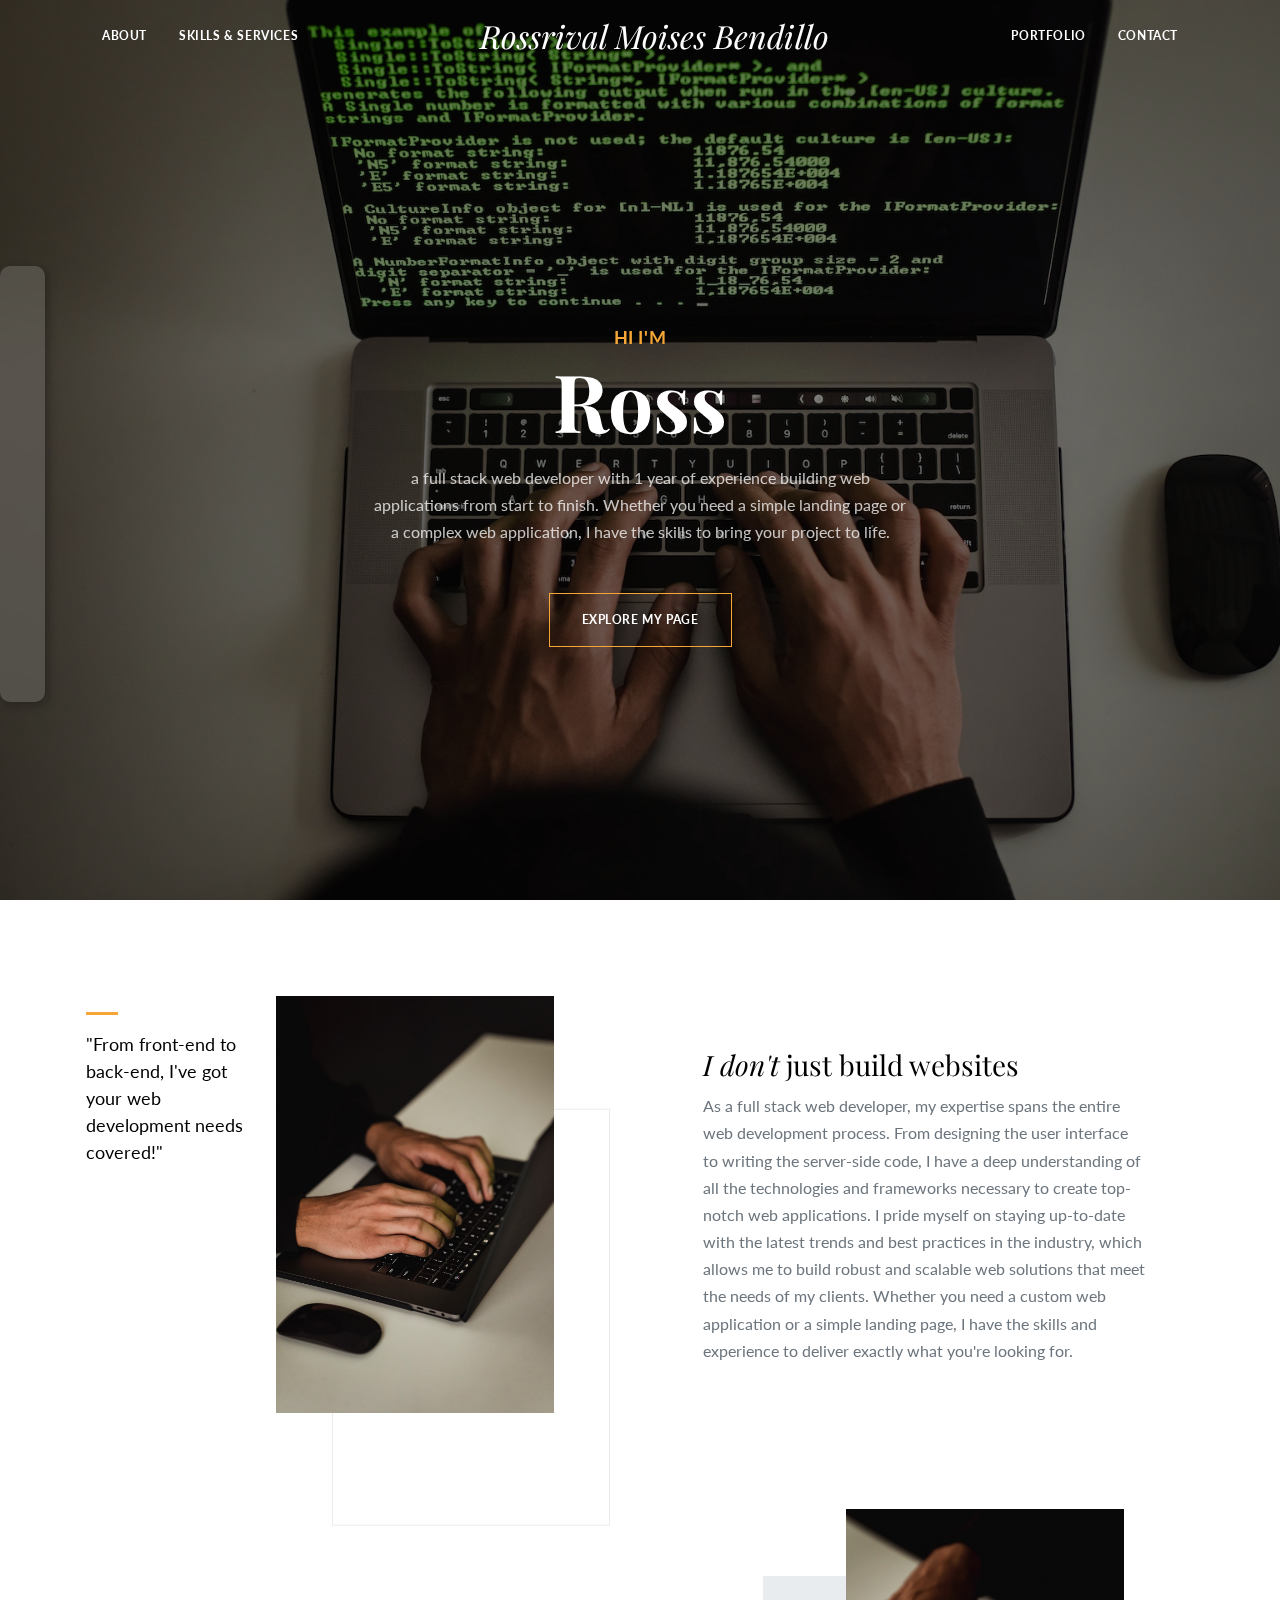
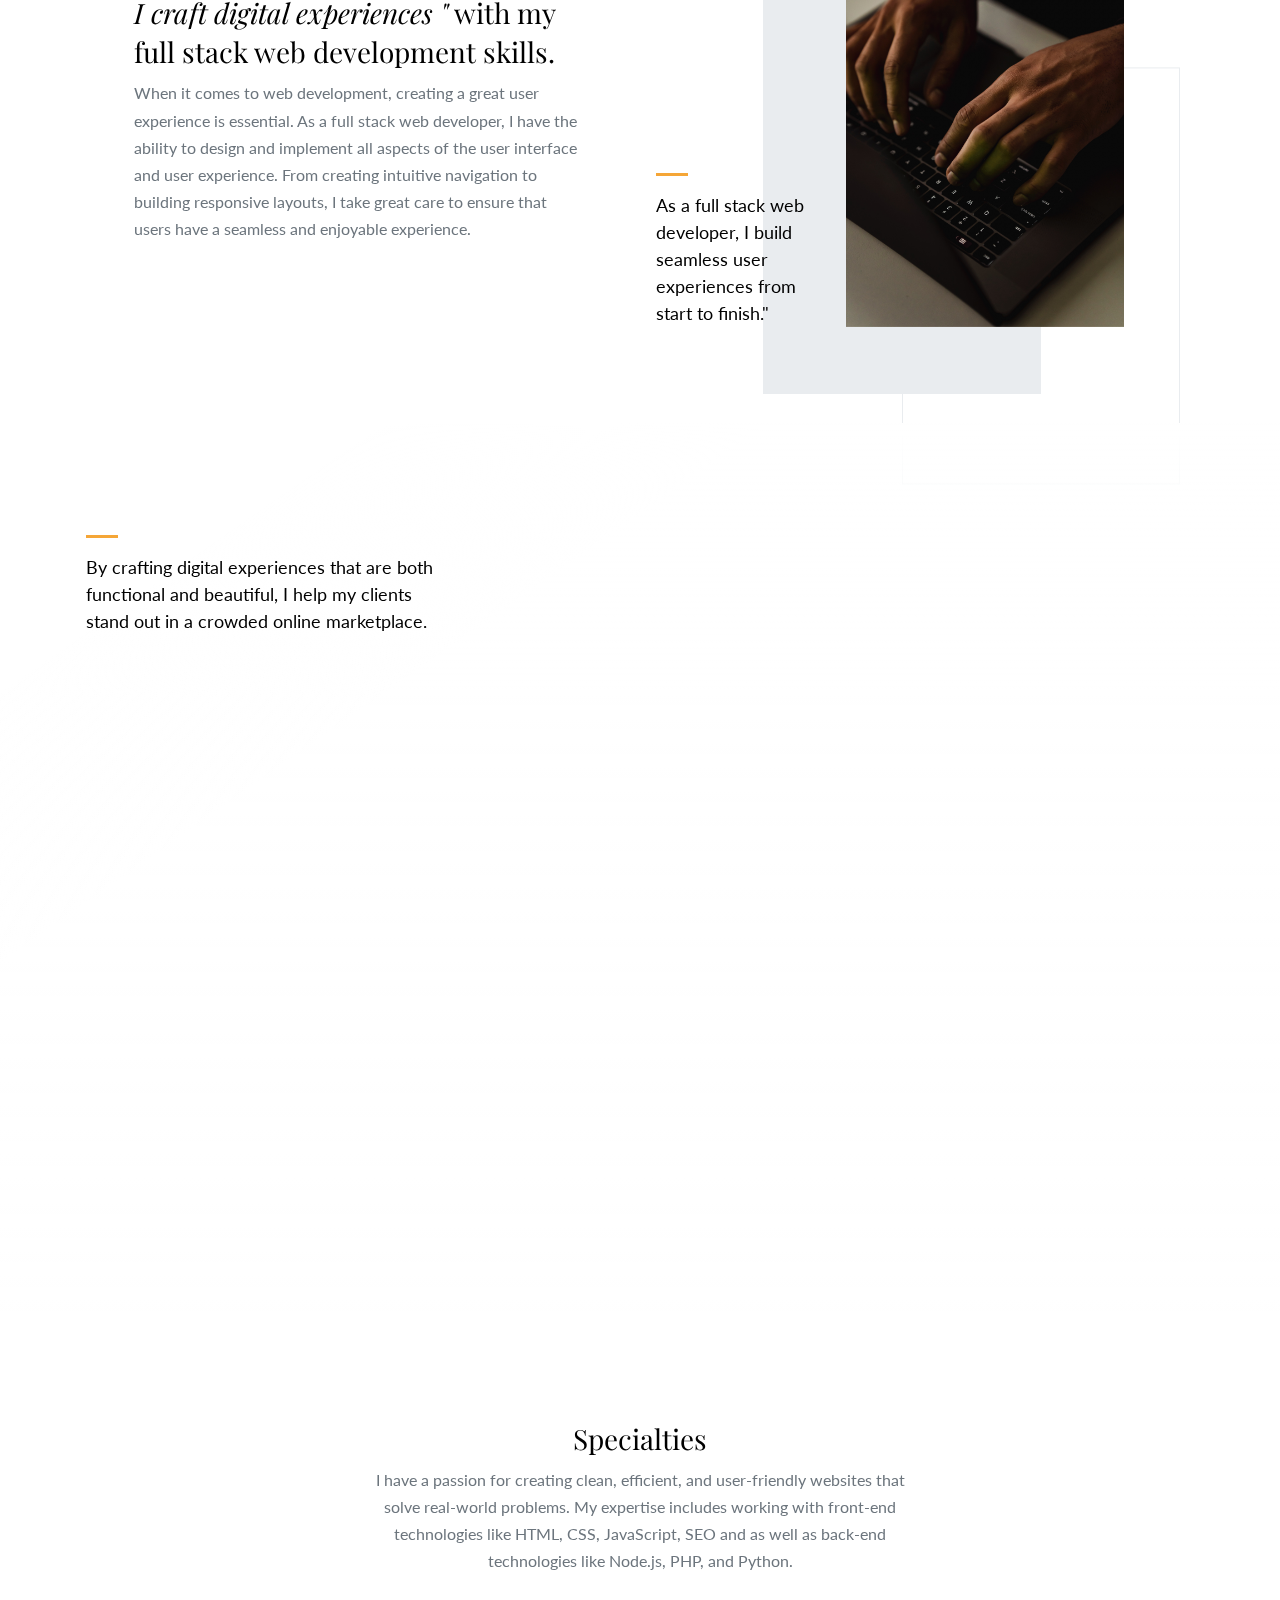
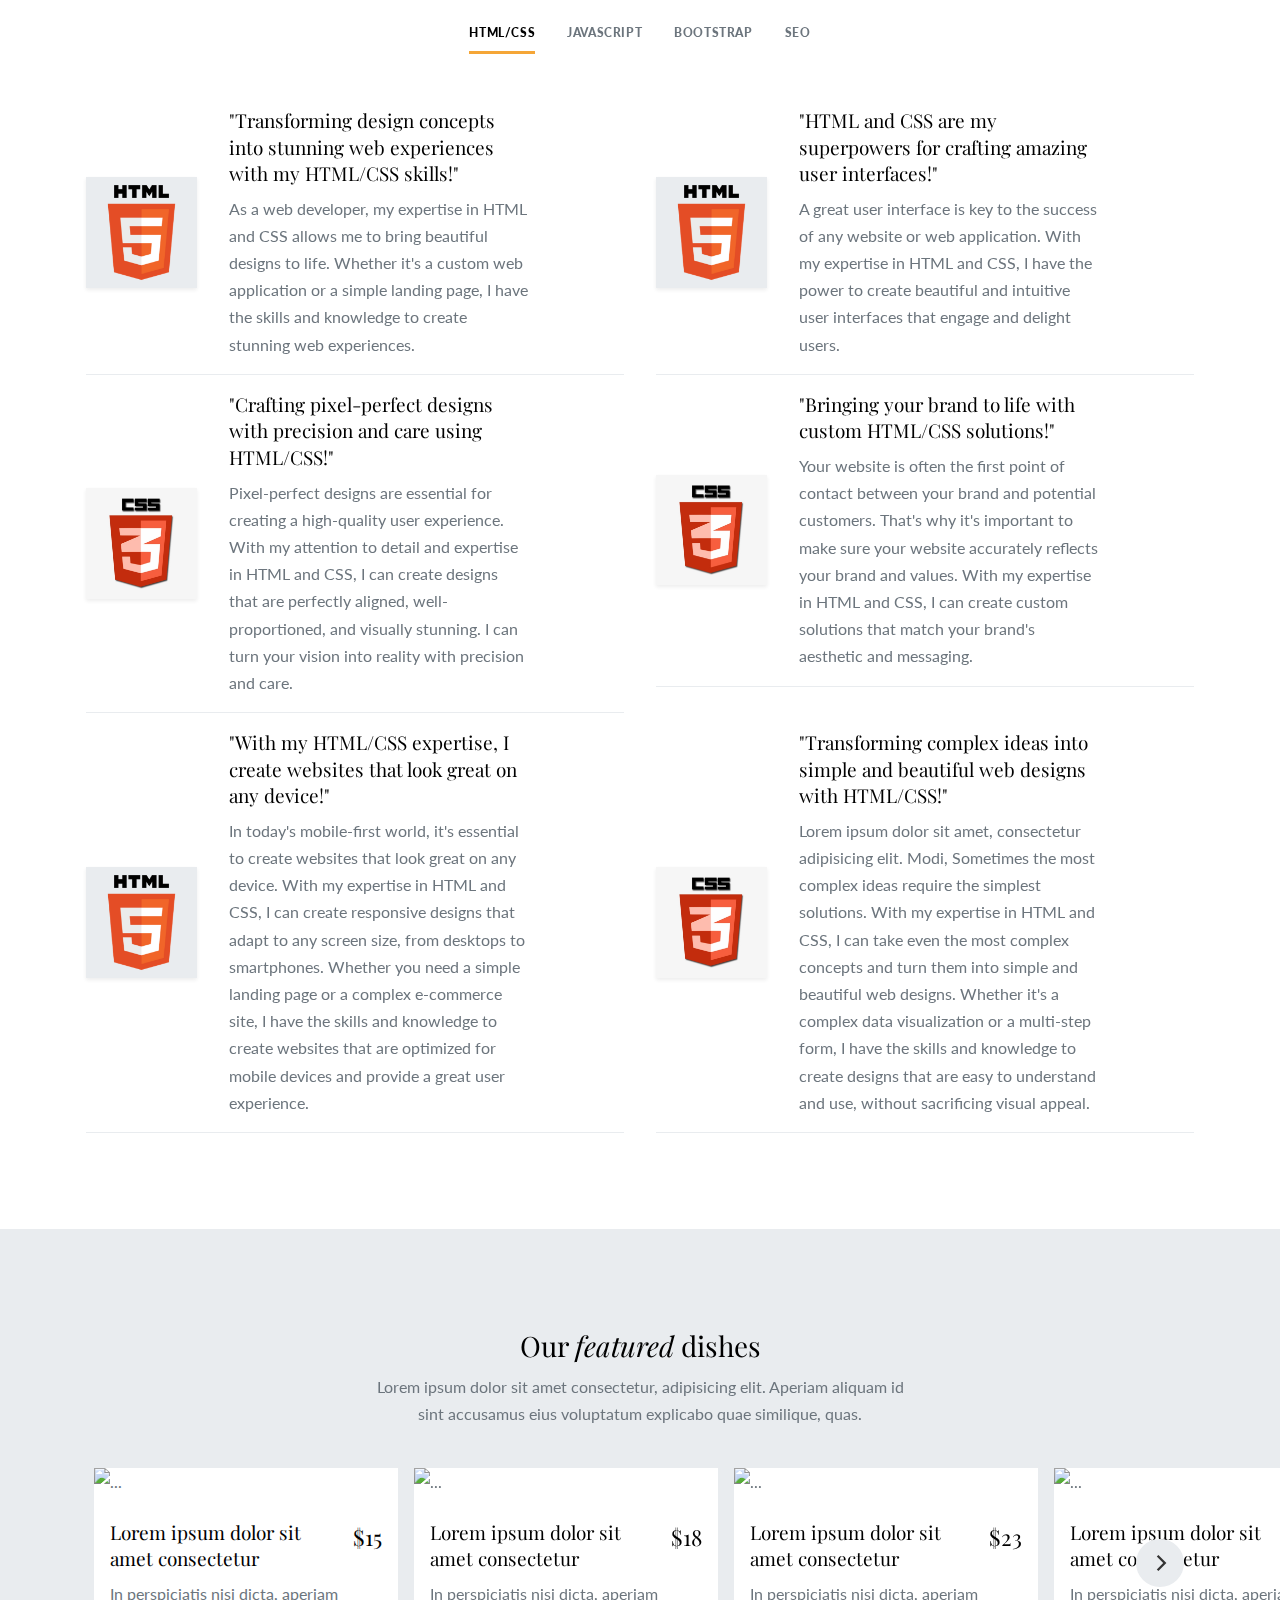
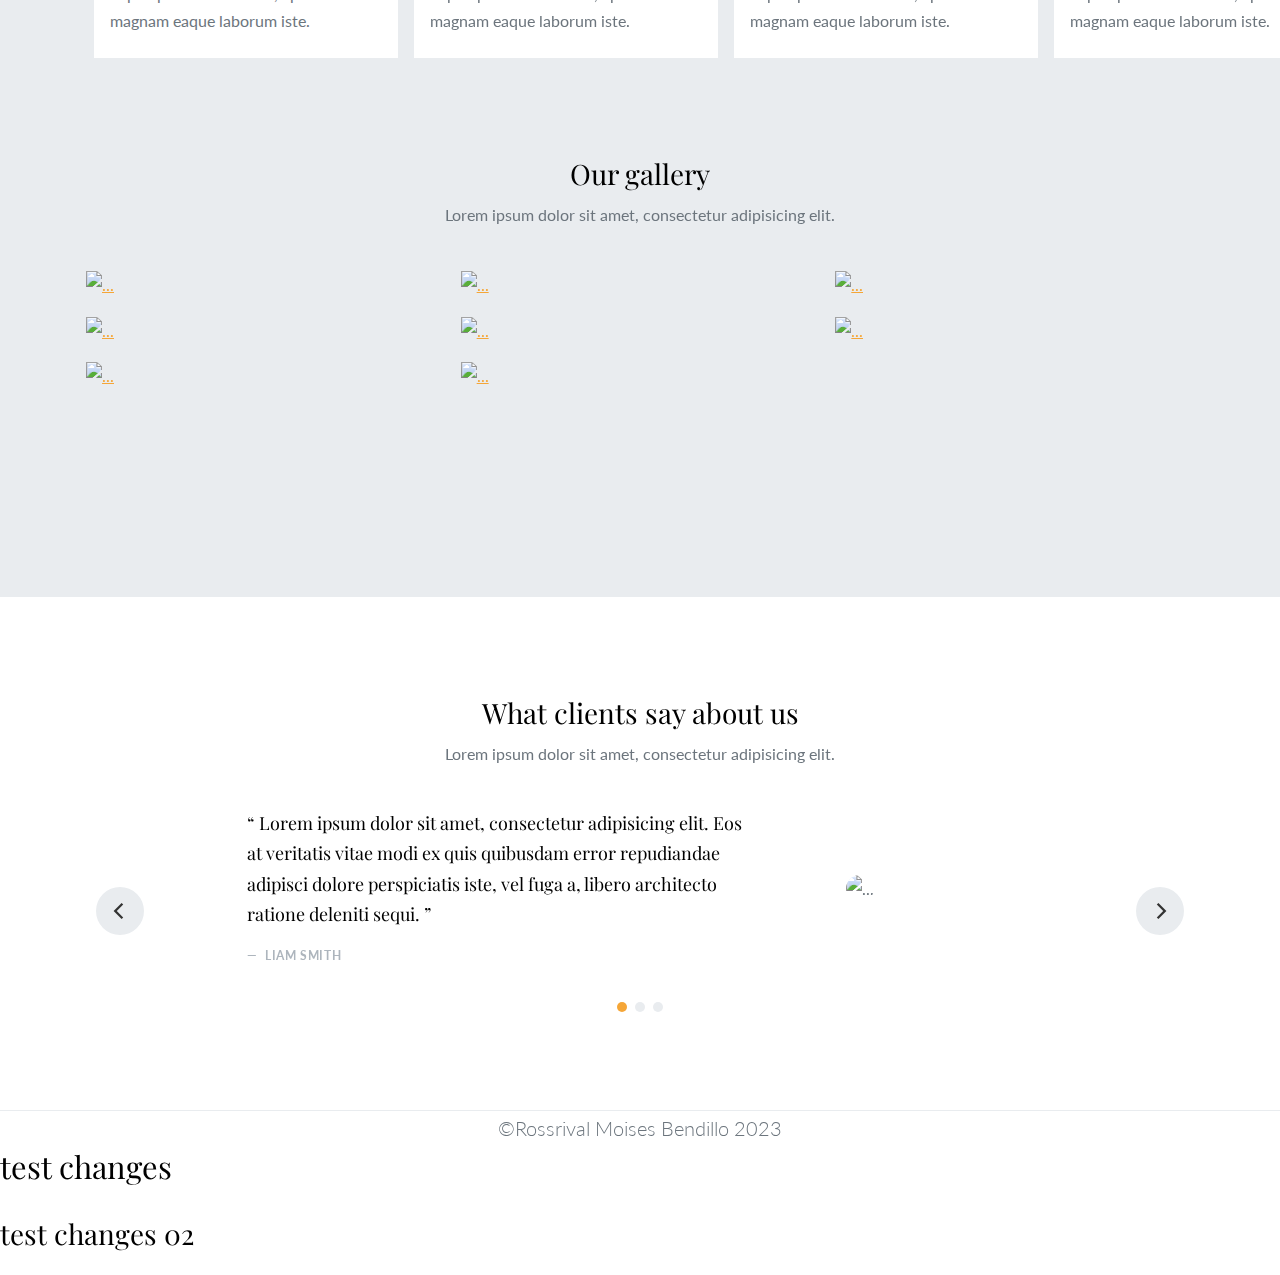
==== index.html @ 1203932c "added test" ====
<!doctype html>
<html lang="en">

<head>
  <meta charset="utf-8" />
  <meta name="viewport" content="width=device-width, initial-scale=1" />

  <!-- Favicon -->
  <link rel="apple-touch-icon" sizes="180x180" href="./assets/favicon/apple-touch-icon.png">
  <link rel="icon" type="image/png" sizes="32x32" href="./assets/favicon/favicon-32x32.png">
  <link rel="icon" type="image/png" sizes="16x16" href="./assets/favicon/favicon-16x16.png">
  <link rel="manifest" href="./assets/favicon/manifest.json">
  <link rel="mask-icon" href="./assets/favicon/safari-pinned-tab.svg" color="#5bbad5">
  <link rel="shortcut icon" href="./assets/favicon/favicon.ico">
  <meta name="msapplication-config" content="./assets/favicon/browserconfig.xml">
  <meta name="theme-color" content="#ffffff">

  <!-- Libs CSS -->
  <link rel="stylesheet" href="./assets/css/libs.bundle.css" />

  <!-- Theme CSS -->
  <link rel="stylesheet" href="./assets/css/theme.bundle.css" />

  <!-- Fonts -->
  <link rel="preconnect" href="https://fonts.gstatic.com">
  <link
    href="https://fonts.googleapis.com/css2?family=Lato:ital,wght@0,400;0,700;0,900;1,400;1,700;1,900&family=Playfair+Display:ital,wght@0,400;0,700;1,400;1,700&display=swap"
    rel="stylesheet">

  <!-- Map -->
  <link rel='stylesheet' href='https://api.mapbox.com/mapbox-gl-js/v2.3.1/mapbox-gl.css' />

  <!-- Title -->
  <title>Rossrival Moises Bendillo "Ross"</title>
</head>

<body>

  <!-- NAVBAR -->
  <nav class="navbar navbar-dark navbar-expand-lg navbar-togglable fixed-top">
    <div class="container">

      <!-- Navbar brand (mobile) -->
      <a class="navbar-brand d-lg-none" href="./index.html">Rossrival</a>

      <!-- Navbar toggler -->
      <button class="navbar-toggler" type="button" data-bs-toggle="collapse" data-bs-target="#navbarCollapse"
        aria-controls="navbarCollapse" aria-expanded="false" aria-label="Toggle navigation">
        <span class="navbar-toggler-icon"></span>
      </button>

      <!-- Navbar collapse -->
      <div class="collapse navbar-collapse" id="navbarCollapse">

        <!-- Navbar nav -->
        <ul class="navbar-nav">
          <li class="nav-item">
            <a class="nav-link " href="./about.html">About</a>
          </li>
          <li class="nav-item">
            <a class="nav-link " href="./skills_&services.html">Skills & Services</a>
          </li>
        </ul>

        <!-- Navbar brand -->
        <a class="navbar-brand d-none d-lg-flex mx-lg-auto" href="./index.html">
          Rossrival Moises Bendillo
        </a>

        <!-- Navbar nav -->
        <ul class="navbar-nav">
          <li class="nav-item">
            <a class="nav-link " href="./portfolio.html">Portfolio</a>
          </li>
          <li class="nav-item">
            <a class="nav-link " href="./contact.html">Contact</a>
          </li>
        </ul>

      </div>
    </div>
  </nav>

  <!----------Sticky Navbar left--------------->
  <div class="navbar-left" ">
    <a href=" #Ross" target="_blank"> <i class="fa-solid fa-registered "></i></a>
    <a href="https://github.com/Kashea/" target="_blank"> <i class="fa-brands fa-github"> </i></a>
    <a href="https://www.facebook.com/rbendillo/" target="_blank"> <i class="fa-brands fa-facebook"></i></a>
    <a href="https://www.linkedin.com/in/rossrival-bendillo-96248b77/" target="_blank"> <i class="fa-brands fa-linkedin"
        target="_blank"></i></a>
    <a href="https://codepen.io/Rossrival-Bendillo" target="_blank"> <i class="fa-brands fa-codepen"
        target="_blank"></i></a>

  </div>

  <!-- WELCOME -->
  <header data-jarallax data-speed=".8" style="background-image: url(assets/img/banner.jpg);">
    <div class="d-flex flex-column min-vh-100 bg-black-50 pt-10 pt-md-8 pb-7 pb-md-0">
      <div class="container my-auto">
        <div class="row justify-content-center">
          <div class="col-12 col-md-8 col-lg-6 text-center">

            <!-- Preheading -->
            <h6 class="text-xs text-white-75">
              <span class="text-primary fs-lg">Hi I'm
            </h6>

            <!-- Heading -->
            <h1 class="display-1 text-white mb-4">
              Ross
            </h1>

            <!-- Subheading -->
            <p class="text-center text-white-75 mb-7">
              a full stack web developer with 1 year of experience building web applications from start to finish.
              Whether you need a simple landing page or a complex web application, I have the skills to bring your
              project to life.
            </p>

            <!-- Button -->
            <a class="btn btn-outline-primary text-white text-primary-hover mb-7 mb-md-0" href="#explore">
              Explore my Page
            </a>

          </div>
        </div>
      </div>

    </div>
  </header>

  <!-- DISCOVER -->
  <section class="pt-7 pt-md-9" id="explore">
    <div class="container">
      <div class="row">
        <div class="col-md-2">

          <!-- Divider -->
          <hr class="hr-sm bg-primary">

          <!-- Text -->
          <p class="fs-lg lh-lg text-black mb-5 mb-md-0">
            "From front-end to back-end, I've got your web development needs covered!"
          </p>

        </div>
        <div class="col-md-4">

          <!-- Media -->
          <div class="media-decoration media-decoration-1 mb-5 mb-md-0">

            <!-- Border -->
            <div class="media-decoration-border" data-jarallax-element="-40"></div>

            <!-- Image -->
            <img class="media-decoration-img img-fluid" src="assets/img/hero1.jpg" alt="...">

          </div>

        </div>
        <div class="col-md-5 align-self-center mx-auto">

          <!-- Heading -->
          <h2 class="mb-2">
            <em>I don't </em> just build websites
          </h2>

          <!-- Text -->
          <p class="mb-0">
            As a full stack web developer, my expertise spans the entire web development process. From designing the
            user interface to writing the server-side code, I have a deep understanding of all the technologies and
            frameworks necessary to create top-notch web applications. I pride myself on staying up-to-date with the
            latest trends and best practices in the industry, which allows me to build robust and scalable web solutions
            that meet the needs of my clients. Whether you need a custom web application or a simple landing page, I
            have the skills and experience to deliver exactly what you're looking for.
          </p>

        </div>
      </div>
    </div>
  </section>

  <!-- DISCOVER -->
  <section class="py-7 py-md-9">
    <div class="container">
      <div class="row">
        <div class="col-md-2 order-md-2 align-self-end">

          <!-- Divider -->
          <hr class="hr-sm bg-primary">

          <!-- Text -->
          <p class="fs-lg lh-lg text-black mb-5 mb-md-0">
            As a full stack web developer, I build seamless user experiences from start to finish."
          </p>

        </div>
        <div class="col-md-4 order-md-3">

          <!-- Media -->
          <div class="media-decoration media-decoration-1 mb-5 mb-md-0">

            <!-- Solid -->
            <div class="media-decoration-solid" data-jarallax-element="-40"></div>

            <!-- Border -->
            <div class="media-decoration-border" data-jarallax-element="-40"></div>

            <!-- Image -->
            <img class="media-decoration-img img-fluid" src="assets/img/hero2.jpg" alt="...">

          </div>

        </div>
        <div class="col-md-5 order-md-1 align-self-center mx-auto">

          <!-- Heading -->
          <h2 class="mb-2">
            <em>I craft digital experiences "</em> with my full stack web development skills.
          </h2>

          <!-- Text -->
          <p class="mb-0">
            When it comes to web development, creating a great user experience is essential. As a full stack web
            developer, I have the ability to design and implement all aspects of the user interface and user experience.
            From creating intuitive navigation to building responsive layouts, I take great care to ensure that users
            have a seamless and enjoyable experience.
          </p>

        </div>
      </div>
    </div>
  </section>

  <!-- ABOUT -->
  <section data-jarallax data-speed=".8" style="background-image: url(assets/img/banner2.jpg);">
    <div class="min-vh-100 py-7 py-md-9 bg-gradient-bottom-end-white">
      <div class="container">
        <div class="row">
          <div class="col-12 col-md-6 col-lg-4">

            <!-- Divider -->
            <hr class="hr-sm bg-primary">

            <!-- Text -->
            <p class="fs-lg lh-lg text-black mb-0">
              By crafting digital experiences that are both functional and beautiful, I help my clients stand out in a
              crowded online marketplace.

            </p>

          </div>
        </div>
      </div>
    </div>
  </section>

  <!-- MENU -->
  <section class="py-7 py-md-9 border-bottom">
    <div class="container">
      <div class="row justify-content-center">
        <div class="col-12 col-md-8 col-lg-6 text-center">

          <!-- Heading -->
          <h2 class="mb-2">
            Specialties
          </h2>

          <!-- Subheading -->
          <p class="mb-6">
            I have a passion for creating clean, efficient, and user-friendly websites that solve real-world problems.
            My expertise includes working with front-end technologies like HTML, CSS, JavaScript, SEO and as well as
            back-end technologies like Node.js, PHP, and Python.

          </p>

        </div>
      </div>
      <div class="row">
        <div class="col">

          <!-- Navigation -->
          <div class="nav justify-content-center mb-6" id="menuTabs" role="tablist">
            <a class="nav-link active" id="mainsTab" data-bs-toggle="tab" href="#mains" role="tab" aria-controls="mains"
              aria-selected="true">
              HTML/CSS
            </a>
            <a class="nav-link" id="lunchTab" data-bs-toggle="tab" href="#lunch" role="tab" aria-controls="lunch">
              JAVASCRIPT
            </a>
            <a class="nav-link" id="dinnerTab" data-bs-toggle="tab" href="#dinner" role="tab" aria-controls="dinner">
              BOOTSTRAP
            </a>
            <a class="nav-link" id="drinksTab" data-bs-toggle="tab" href="#drinks" role="tab" aria-controls="drinks">
              SEO
            </a>
          </div>

        </div>
      </div>
      <div class="row">
        <div class="col-12">

          <!-- Content -->
          <div class="tab-content" id="menuContent">
            <div class="tab-pane fade show active" id="mains" role="tabpanel" aria-labelledby="mainsTab">
              <div class="row">
                <div class="col-12 col-md-6">
                  <div class="py-3 border-bottom ">
                    <div class="row">
                      <div class="col-3 align-self-center">

                        <!-- Image -->
                        <div class="ratio ratio-1x1">
                          <img class="object-fit-cover shadow-sm bg-light" src="assets/img/html.png" alt="html-logo">
                        </div>

                      </div>
                      <div class="col-7">

                        <!-- Heading -->
                        <h5 class="mb-2">"Transforming design concepts into stunning web experiences with my HTML/CSS
                          skills!"</h5>

                        <!-- Text -->
                        <p class="mb-0">
                          As a web developer, my expertise in HTML and CSS allows me to bring beautiful designs to life.
                          Whether it's a custom web application or a simple landing page, I have the skills and
                          knowledge to create stunning web experiences.
                        </p>

                      </div>
                      <div class="col-2">

                      </div>
                    </div>
                  </div>
                </div>
                <div class="col-12 col-md-6">
                  <div class="py-3 border-bottom">
                    <div class="row">
                      <div class="col-3 align-self-center">

                        <!-- Image -->
                        <div class="ratio ratio-1x1">
                          <img class="object-fit-cover shadow-sm bg-light" src="assets/img/html.png" alt="html-logo">
                        </div>

                      </div>
                      <div class="col-7">

                        <!-- Heading -->
                        <h5 class="mb-2">"HTML and CSS are my superpowers for crafting amazing user interfaces!"</h5>

                        <!-- Text -->
                        <p class="mb-0">
                          A great user interface is key to the success of any website or web application. With my
                          expertise in HTML and CSS, I have the power to create beautiful and intuitive user interfaces
                          that engage and delight users.
                        </p>

                      </div>
                      <div class="col-2">

                      </div>
                    </div>
                  </div>
                </div>
                <div class="col-12 col-md-6">
                  <div class="py-3 border-bottom">
                    <div class="row">
                      <div class="col-3 align-self-center">

                        <!-- Image -->
                        <div class="ratio ratio-1x1">
                          <img class="object-fit-cover shadow-sm bg-light" src="assets/img/css.png" alt="css-logo">
                        </div>

                      </div>
                      <div class="col-7">

                        <!-- Heading -->
                        <h5 class="mb-2">"Crafting pixel-perfect designs with precision and care using HTML/CSS!"</h5>

                        <!-- Text -->
                        <p class="mb-0">
                          Pixel-perfect designs are essential for creating a high-quality user experience. With my
                          attention to detail and expertise in HTML and CSS, I can create designs that are perfectly
                          aligned, well-proportioned, and visually stunning. I can turn your vision into reality with
                          precision and care.
                        </p>

                      </div>
                      <div class="col-2">


                      </div>
                    </div>
                  </div>
                </div>
                <div class="col-12 col-md-6">
                  <div class="py-3 border-bottom">
                    <div class="row">
                      <div class="col-3 align-self-center">

                        <!-- Image -->
                        <div class="ratio ratio-1x1">
                          <img class="object-fit-cover shadow-sm bg-light" src="assets/img/css.png" alt="css-logo">
                        </div>

                      </div>
                      <div class="col-7">

                        <!-- Heading -->
                        <h5 class="mb-2">"Bringing your brand to life with custom HTML/CSS solutions!"</h5>

                        <!-- Text -->
                        <p class="mb-0">
                          Your website is often the first point of contact between your brand and potential customers.
                          That's why it's important to make sure your website accurately reflects your brand and values.
                          With my expertise in HTML and CSS, I can create custom solutions that match your brand's
                          aesthetic and messaging.
                        </p>

                      </div>
                      <div class="col-2">


                      </div>
                    </div>
                  </div>
                </div>
                <div class="col-12 col-md-6">
                  <div class="py-3 border-bottom">
                    <div class="row">
                      <div class="col-3 align-self-center">

                        <!-- Image -->
                        <div class="ratio ratio-1x1">
                          <img class="object-fit-cover shadow-sm bg-light" src="assets/img/html.png" alt="html-logo">
                        </div>

                      </div>
                      <div class="col-7">

                        <!-- Heading -->
                        <h5 class="mb-2">"With my HTML/CSS expertise, I create websites that look great on any device!"
                        </h5>

                        <!-- Text -->
                        <p class="mb-0">
                          In today's mobile-first world, it's essential to create websites that look great on any
                          device. With my expertise in HTML and CSS, I can create responsive designs that adapt to any
                          screen size, from desktops to smartphones. Whether you need a simple landing page or a complex
                          e-commerce site, I have the skills and knowledge to create websites that are optimized for
                          mobile devices and provide a great user experience.
                        </p>

                      </div>
                      <div class="col-2">


                      </div>
                    </div>
                  </div>
                </div>
                <div class="col-12 col-md-6">
                  <div class="py-3 border-bottom">
                    <div class="row">
                      <div class="col-3 align-self-center">

                        <!-- Image -->
                        <div class="ratio ratio-1x1">
                          <img class="object-fit-cover shadow-sm bg-light" src="assets/img/css.png" alt="css-logo">
                        </div>

                      </div>
                      <div class="col-7">

                        <!-- Heading -->
                        <h5 class="mb-2">"Transforming complex ideas into simple and beautiful web designs with
                          HTML/CSS!"</h5>

                        <!-- Text -->
                        <p class="mb-0">
                          Lorem ipsum dolor sit amet, consectetur adipisicing elit. Modi, Sometimes the most complex
                          ideas require the simplest solutions. With my expertise in HTML and CSS, I can take even the
                          most complex concepts and turn them into simple and beautiful web designs. Whether it's a
                          complex data visualization or a multi-step form, I have the skills and knowledge to create
                          designs that are easy to understand and use, without sacrificing visual appeal.
                        </p>

                      </div>
                      <div class="col-2">
                      </div>
                    </div>
                  </div>
                </div>
              </div>
            </div>

            <div class="tab-pane fade" id="lunch" role="tabpanel" aria-labelledby="lunchTab">
              <div class="row">
                <div class="col-12 col-md-6">
                  <div class="py-3 border-bottom">
                    <div class="row">
                      <div class="col-3 align-self-center">

                        <!-- Image -->
                        <div class="ratio ratio-1x1">
                          <img class="object-fit-cover shadow-sm" src="assets/img/javascript.png" alt="js-logo">
                        </div>

                      </div>
                      <div class="col-7">

                        <!-- Heading -->
                        <h5 class="mb-2">"From dynamic animations to complex web applications, JavaScript is my secret
                          weapon!"</h5>

                        <!-- Text -->
                        <p class="mb-0">
                          JavaScript is a versatile programming language that allows developers to create dynamic and
                          interactive web experiences. With my expertise in JavaScript, I have the skills and knowledge
                          to build everything from simple animations to complex web applications. Whether you need a
                          custom e-commerce platform or a simple interactive widget, I can leverage the power of
                          JavaScript to create a web experience that meets your needs.
                        </p>

                      </div>
                      <div class="col-2">



                      </div>
                    </div>
                  </div>
                </div>
                <div class="col-12 col-md-6">
                  <div class="py-3 border-bottom">
                    <div class="row">
                      <div class="col-3 align-self-center">

                        <!-- Image -->
                        <div class="ratio ratio-1x1">
                          <img class="object-fit-cover shadow-sm" src="assets/img/javascript.png" alt="js-logo">
                        </div>

                      </div>
                      <div class="col-7">

                        <!-- Heading -->
                        <h5 class="mb-2">"JavaScript is my language of choice for creating fast, responsive, and
                          scalable web applications!"</h5>

                        <!-- Text -->
                        <p class="mb-0">
                          Web applications that are slow, unresponsive, or unstable can negatively impact user
                          experience and harm your business. That's why I choose JavaScript as my language of choice for
                          creating fast, responsive, and scalable web applications. With my expertise in JavaScript, I
                          can create web applications that are optimized for performance, can handle large amounts of
                          data.
                        </p>

                      </div>
                      <div class="col-2">

                      </div>
                    </div>
                  </div>
                </div>
                <div class="col-12 col-md-6">
                  <div class="py-3 border-bottom">
                    <div class="row">
                      <div class="col-3 align-self-center">

                        <!-- Image -->
                        <div class="ratio ratio-1x1">
                          <img class="object-fit-cover shadow-sm" src="assets/img/javascript.png" alt="js-logo">
                        </div>

                      </div>
                      <div class="col-7">

                        <!-- Heading -->
                        <h5 class="mb-2">"Creating beautiful and dynamic user interfaces is a breeze with my JavaScript
                          skills!"</h5>

                        <!-- Text -->
                        <p class="mb-0">
                          User interfaces are the cornerstone of any web application, and JavaScript is a powerful tool
                          for creating beautiful and dynamic UIs. With my expertise in JavaScript, I can create custom
                          user interfaces that are both visually stunning and easy to use. Whether you need a simple
                          form or a complex dashboard, I have the skills and knowledge to create a UI that meets your
                          needs.
                        </p>

                      </div>
                      <div class="col-2">

                      </div>
                    </div>
                  </div>
                </div>
                <div class="col-12 col-md-6">
                  <div class="py-3 border-bottom">
                    <div class="row">
                      <div class="col-3 align-self-center">

                        <!-- Image -->
                        <div class="ratio ratio-1x1">
                          <img class="object-fit-cover shadow-sm" src="assets/img/javascript.png" alt="js-logo">
                        </div>

                      </div>
                      <div class="col-7">

                        <!-- Heading -->
                        <h5 class="mb-2">"JavaScript is my secret ingredient for creating engaging and interactive web
                          experiences!"</h5>

                        <!-- Text -->
                        <p class="mb-0">
                          In today's digital landscape, engaging and interactive web experiences are key to capturing
                          and retaining user attention. With my expertise in JavaScript, I can create web experiences
                          that are both engaging and interactive. From custom animations and visual effects to
                          interactive maps and data visualizations, I have the skills and knowledge to create web
                          experiences that keep users coming back.
                        </p>

                      </div>
                      <div class="col-2">

                      </div>
                    </div>
                  </div>
                </div>
                <div class="col-12 col-md-6">
                  <div class="py-3 border-bottom">
                    <div class="row">
                      <div class="col-3 align-self-center">

                        <!-- Image -->
                        <div class="ratio ratio-1x1">
                          <img class="object-fit-cover shadow-sm" src="assets/img/javascript.png" alt="js-logo">
                        </div>

                      </div>
                      <div class="col-7">

                        <!-- Heading -->
                        <h5 class="mb-2">"JavaScript allows me to create powerful and dynamic web applications that
                          solve complex business problems!"</h5>

                        <!-- Text -->
                        <p class="mb-0">
                          As a web developer, my expertise in JavaScript allows me to create powerful and dynamic web
                          applications that can solve complex business problems. Whether you need a custom CRM or a
                          project management platform, I can leverage the power of JavaScript to create web applications
                          that meet your unique business needs.
                        </p>

                      </div>
                      <div class="col-2">


                      </div>
                    </div>
                  </div>
                </div>
                <div class="col-12 col-md-6">
                  <div class="py-3 border-bottom">
                    <div class="row">
                      <div class="col-3 align-self-center">

                        <!-- Image -->
                        <div class="ratio ratio-1x1">
                          <img class="object-fit-cover shadow-sm" src="assets/img/javascript.png" alt="js-logo">
                        </div>

                      </div>
                      <div class="col-7">

                        <!-- Heading -->
                        <h5 class="mb-2">"JavaScript is my go-to language for building scalable and reliable web
                          applications that meet the demands of modern businesses!"</h5>

                        <!-- Text -->
                        <p class="mb-0">
                          In today's fast-paced business environment, it's essential to create web applications that are
                          scalable, reliable, and easy to maintain. With my expertise in JavaScript, I can create web
                          applications that are optimized for performance, can handle high volumes of traffic, and are
                          designed to be easily maintained and updated.
                          that meets your needs.
                        </p>

                      </div>
                      <div class="col-2">


                      </div>
                    </div>
                  </div>
                </div>
              </div>
            </div>
            <div class="tab-pane fade" id="dinner" role="tabpanel" aria-labelledby="dinnerTab">
              <div class="row">
                <div class="col-12 col-md-6">
                  <div class="py-3 border-bottom">
                    <div class="row">
                      <div class="col-3 align-self-center">

                        <!-- Image -->
                        <div class="ratio ratio-1x1">
                          <img class="object-fit-cover shadow-sm" src="assets/img/bootstrap.png" alt="bs-logo">
                        </div>

                      </div>
                      <div class="col-7">

                        <!-- Heading -->
                        <h5 class="mb-2">"With my Bootstrap skills, I can create beautiful and responsive web designs
                          that look great on any device!"</h5>

                        <!-- Text -->
                        <p class="mb-0">
                          Bootstrap is a popular front-end framework that allows developers to create beautiful and
                          responsive web designs quickly and easily. With my expertise , I can create web
                          designs that look great on any device, from desktops to mobile phones. I can leverage the
                          power of Bootstrap to meet your needs.
                        </p>

                      </div>
                      <div class="col-2">

                      </div>
                    </div>
                  </div>
                </div>
                <div class="col-12 col-md-6">
                  <div class="py-3 border-bottom">
                    <div class="row">
                      <div class="col-3 align-self-center">

                        <!-- Image -->
                        <div class="ratio ratio-1x1">
                          <img class="object-fit-cover shadow-sm" src="assets/img/bootstrap.png" alt="bs-logo">
                        </div>

                      </div>
                      <div class="col-7">

                        <!-- Heading -->
                        <h5 class="mb-2">"Creating custom themes and templates is a breeze with my Bootstrap skills!"
                        </h5>

                        <!-- Text -->
                        <p class="mb-0">
                          Custom themes and templates are an essential part of creating a unique and memorable web
                          design. With my expertise in Bootstrap, I can create custom themes and templates that reflect
                          your brand's personality and style. Whether you need a minimalist design or a bold and
                          colorful layout, I can create a theme or template that meets your needs.
                        </p>

                      </div>
                      <div class="col-2">


                      </div>
                    </div>
                  </div>
                </div>
                <div class="col-12 col-md-6">
                  <div class="py-3 border-bottom">
                    <div class="row">
                      <div class="col-3 align-self-center">

                        <!-- Image -->
                        <div class="ratio ratio-1x1">
                          <img class="object-fit-cover shadow-sm" src="assets/img/bootstrap.png" alt="bs-logo">
                        </div>

                      </div>
                      <div class="col-7">

                        <!-- Heading -->
                        <h5 class="mb-2">"Bootstrap is my secret weapon for creating fast, scalable, and
                          easy-to-maintain web designs!"</h5>

                        <!-- Text -->
                        <p class="mb-0">
                          Creating fast, scalable, and easy-to-maintain web designs is my goal. With my expertise in
                          Bootstrap, I can create web designs that are
                          optimized for performance, can handle high volumes of traffic, and easily be maintained and
                          updated. Whether you need a simple website or a complex web application, I have
                          the skills and knowledge to create a web design for you.
                        </p>

                      </div>
                      <div class="col-2">


                      </div>
                    </div>
                  </div>
                </div>
                <div class="col-12 col-md-6">
                  <div class="py-3 border-bottom">
                    <div class="row">
                      <div class="col-3 align-self-center">

                        <!-- Image -->
                        <div class="ratio ratio-1x1">
                          <img class="object-fit-cover shadow-sm" src="assets/img/bootstrap.png" alt="bs-logo">
                        </div>

                      </div>
                      <div class="col-7">

                        <!-- Heading -->
                        <h5 class="mb-2">"Bootstrap allows me to create consistent and visually appealing web designs
                          that enhance user experience!"</h5>

                        <!-- Text -->
                        <p class="mb-0">
                          Consistency and visual appeal are essential to creating a positive user experience on the web.
                          With my expertise in Bootstrap, I can create web designs that are consistent and visually
                          appealing, which enhances the user experience. From typography and color palettes to spacing
                          and layout, I can create a web design that is visually engaging and easy to use.
                        </p>

                      </div>
                      <div class="col-2">


                      </div>
                    </div>
                  </div>
                </div>
                <div class="col-12 col-md-6">
                  <div class="py-3 border-bottom">
                    <div class="row">
                      <div class="col-3 align-self-center">

                        <!-- Image -->
                        <div class="ratio ratio-1x1">
                          <img class="object-fit-cover shadow-sm" src="assets/img/bootstrap.png" alt="bs-logo">
                        </div>

                      </div>
                      <div class="col-7">

                        <!-- Heading -->
                        <h5 class="mb-2">"Bootstrap is my go-to tool for creating accessible and inclusive web designs
                          that can be enjoyed by everyone!"</h5>

                        <!-- Text -->
                        <p class="mb-0">
                          Creating accessible and inclusive web designs is essential to ensuring that everyone can enjoy
                          and use your website or web application. With my expertise in Bootstrap, I can create web
                          designs that are accessible and inclusive, which ensures that everyone can access and use your
                          web content. From proper use of headings and labels to color contrast and keyboard navigation,
                          I can create a web design that meets accessibility standards and enhances user experience for
                          everyone.
                        </p>

                      </div>
                      <div class="col-2">


                      </div>
                    </div>
                  </div>
                </div>
                <div class="col-12 col-md-6">
                  <div class="py-3 border-bottom">
                    <div class="row">
                      <div class="col-3 align-self-center">

                        <!-- Image -->
                        <div class="ratio ratio-1x1">
                          <img class="object-fit-cover shadow-sm" src="assets/img/bootstrap.png" alt="bs-logo">
                        </div>

                      </div>
                      <div class="col-7">

                        <!-- Heading -->
                        <h5 class="mb-2">"Bootstrap is the key to creating cost-effective and time-efficient web designs
                          that meet your business goals!"</h5>

                        <!-- Text -->
                        <p class="mb-0">
                          Creating cost-effective and time-efficient web designs is essential to meeting your business
                          goals and staying competitive in today's market. With my expertise in Bootstrap, I can create
                          web designs that are cost-effective and time-efficient, which allows you to launch your web
                          content quickly and at a lower cost. Whether you need a simple landing page or a complex web
                          application, I can create a web design that meets your business
                          goals and your budget.
                        </p>

                      </div>
                      <div class="col-2">


                      </div>
                    </div>
                  </div>
                </div>
              </div>
            </div>
            <div class="tab-pane fade" id="drinks" role="tabpanel" aria-labelledby="drinksTab">
              <div class="row">

                <div class="col-12 col-md-6">
                  <div class="py-3 border-bottom">
                    <div class="row">
                      <div class="col-3 align-self-center">

                        <!-- Image -->
                        <div class="ratio ratio-1x1">
                          <img class="object-fit-cover shadow-sm" src="assets/img/seo.png" alt="seo-logo">
                        </div>

                      </div>
                      <div class="col-7">

                        <!-- Heading -->
                        <h5 class="mb-2">"Expert at On-Page Optimization: I can transform your website's structure and
                          content to make it more search engine friendly."</h5>

                        <!-- Text -->
                        <p class="mb-0">
                          As an expert in on-page optimization, I can conduct a comprehensive analysis of your website
                          and make recommendations to improve its structure and content. By optimizing page titles, meta
                          descriptions, and other on-page elements, I can make your website more attractive to search
                          engines and increase your chances of ranking higher in search results.
                        </p>

                      </div>
                      <div class="col-2">


                      </div>
                    </div>
                  </div>
                </div>
                <div class="col-12 col-md-6">
                  <div class="py-3 border-bottom">
                    <div class="row">
                      <div class="col-3 align-self-center">

                        <!-- Image -->
                        <div class="ratio ratio-1x1">
                          <img class="object-fit-cover shadow-sm" src="assets/img/seo.png" alt="seo-logo">
                        </div>

                      </div>
                      <div class="col-7">

                        <!-- Heading -->
                        <h5 class="mb-2">"Skilled in Keyword Research and Analysis: I know how to identify the right
                          keywords to target for maximum impact."</h5>

                        <!-- Text -->
                        <p class="mb-0">
                          My expertise in keyword research and analysis allows me to identify the terms and phrases that
                          your potential customers are using to search for products or services in your industry. By
                          incorporating these keywords into your website content and optimizing your website for those
                          terms, I can improve your search engine rankings and drive more traffic to your site.
                        </p>

                      </div>
                      <div class="col-2">


                      </div>
                    </div>
                  </div>
                </div>
                <div class="col-12 col-md-6">
                  <div class="py-3 border-bottom">
                    <div class="row">
                      <div class="col-3 align-self-center">

                        <!-- Image -->
                        <div class="ratio ratio-1x1">
                          <img class="object-fit-cover shadow-sm" src="assets/img/seo.png" alt="seo-logo">
                        </div>

                      </div>
                      <div class="col-7">

                        <!-- Heading -->
                        <h5 class="mb-2">"Specialist in Local SEO: I can help your business rank higher in local search
                          results, driving more traffic and revenue."</h5>

                        <!-- Text -->
                        <p class="mb-0">
                          As a specialist in local SEO, I can help your business appear at the top of search results for
                          local search terms. By optimizing your website for local search and ensuring consistency
                          across all online directories, I can help you attract more customers in your local area and
                          increase your revenue.
                        </p>

                      </div>
                      <div class="col-2">


                      </div>
                    </div>
                  </div>
                </div>
                <div class="col-12 col-md-6">
                  <div class="py-3 border-bottom">
                    <div class="row">
                      <div class="col-3 align-self-center">

                        <!-- Image -->
                        <div class="ratio ratio-1x1">
                          <img class="object-fit-cover shadow-sm" src="assets/img/seo.png" alt="seo-logo">
                        </div>

                      </div>
                      <div class="col-7">

                        <!-- Heading -->
                        <h5 class="mb-2">"Experienced in Link Building: I can help your website earn high-quality
                          backlinks that improve your search engine rankings."</h5>

                        <!-- Text -->
                        <p class="mb-0">
                          With my experience in link building, I can help your website earn high-quality backlinks from
                          authoritative and relevant sources. By building relationships with other website owners and
                          creating valuable content that earns links, I can improve your website's credibility.
                        </p>

                      </div>
                      <div class="col-2">


                      </div>
                    </div>
                  </div>
                </div>
                <div class="col-12 col-md-6">
                  <div class="py-3 border-bottom">
                    <div class="row">
                      <div class="col-3 align-self-center">

                        <!-- Image -->
                        <div class="ratio ratio-1x1">
                          <img class="object-fit-cover shadow-sm" src="assets/img/seo.png" alt="seo-logo">
                        </div>

                      </div>
                      <div class="col-7">

                        <!-- Heading -->
                        <h5 class="mb-2">"Proficient in Technical SEO: I can identify and fix technical issues that may
                          be holding your website back in search rankings."</h5>

                        <!-- Text -->
                        <p class="mb-0">
                          As a proficient technical SEO expert, I can identify and fix technical issues that may be
                          holding your website back in search rankings. By optimizing your website's page speed, site
                          architecture, and mobile responsiveness, I can improve the user experience and make your
                          website more appealing to both users and search engines.
                        </p>

                      </div>
                      <div class="col-2">

                      </div>
                    </div>
                  </div>
                </div>
                <div class="col-12 col-md-6">
                  <div class="py-3 border-bottom">
                    <div class="row">
                      <div class="col-3 align-self-center">

                        <!-- Image -->
                        <div class="ratio ratio-1x1">
                          <img class="object-fit-cover shadow-sm" src="assets/img/seo.png" alt="seo-logo">
                        </div>

                      </div>
                      <div class="col-7">

                        <!-- Heading -->
                        <h5 class="mb-2">"Data-Driven SEO Strategist: I can use analytics and data to develop a
                          customized SEO strategy that drives results."</h5>

                        <!-- Text -->
                        <p class="mb-0">
                          My data-driven approach to SEO allows me to analyze website traffic, keyword performance, and
                          other metrics to develop a customized SEO strategy that drives results. By continuously
                          monitoring and adjusting your SEO strategy based on data and analytics, I can help your
                          business stay ahead of the competition and achieve long-term success.
                        </p>

                      </div>
                      <div class="col-2">


                      </div>
                    </div>
                  </div>
                </div>
              </div>
            </div>
          </div>

        </div>
      </div>
    </div>
  </section>

  <!-- DISHES -->
  <section class="py-7 py-md-9 overflow-hidden bg-light">

    <div class="container">
      <div class="row justify-content-center">
        <div class="col-12 col-md-8 col-lg-6 text-center">

          <!-- Heading -->
          <h2 class="mb-2">
            Our <em>featured</em> dishes
          </h2>

          <!-- Subheading -->
          <p class="mb-6">
            Lorem ipsum dolor sit amet consectetur, adipisicing elit. Aperiam aliquam id sint accusamus eius voluptatum
            explicabo quae similique, quas.
          </p>

        </div>
      </div>
      <div class="row">
        <div class="col-12">

          <!-- Slider -->
          <div class="flickity-viewport-visible"
            data-flickity='{"cellAlign": "left", "contain": true, "imagesLoaded": true, "pageDots": false}'>
            <div class="w-100 px-2" style="max-width: 320px;">

              <!-- Card -->
              <div class="card border-0">

                <!-- Image -->
                <img class="card-img-top" src="assets/img/26.jpg" alt="..." />

                <!-- Body -->
                <div class="card-body">

                  <!-- Heading -->
                  <div class="row mb-2">
                    <div class="col">
                      <h5 class="mb-0">Lorem ipsum dolor sit amet consectetur</h5>
                    </div>
                    <div class="col-auto">
                      <span class="fs-4 font-serif text-black">$15</span>
                    </div>
                  </div>

                  <!-- Text -->
                  <p class="mb-0">
                    In perspiciatis nisi dicta, aperiam magnam eaque laborum iste.
                  </p>

                </div>

              </div>

            </div>
            <div class="w-100 px-2" style="max-width: 320px;">

              <!-- Card -->
              <div class="card border-0">

                <!-- Image -->
                <img class="card-img-top" src="assets/img/27.jpg" alt="..." />

                <!-- Body -->
                <div class="card-body">

                  <!-- Heading -->
                  <div class="row mb-2">
                    <div class="col">
                      <h5 class="mb-0">Lorem ipsum dolor sit amet consectetur</h5>
                    </div>
                    <div class="col-auto">
                      <span class="fs-4 font-serif text-black">$18</span>
                    </div>
                  </div>

                  <!-- Text -->
                  <p class="mb-0">
                    In perspiciatis nisi dicta, aperiam magnam eaque laborum iste.
                  </p>

                </div>

              </div>

            </div>
            <div class="w-100 px-2" style="max-width: 320px;">

              <!-- Card -->
              <div class="card border-0">

                <!-- Image -->
                <img class="card-img-top" src="assets/img/28.jpg" alt="..." />

                <!-- Body -->
                <div class="card-body">

                  <!-- Heading -->
                  <div class="row mb-2">
                    <div class="col">
                      <h5 class="mb-0">Lorem ipsum dolor sit amet consectetur</h5>
                    </div>
                    <div class="col-auto">
                      <span class="fs-4 font-serif text-black">$23</span>
                    </div>
                  </div>

                  <!-- Text -->
                  <p class="mb-0">
                    In perspiciatis nisi dicta, aperiam magnam eaque laborum iste.
                  </p>

                </div>

              </div>

            </div>
            <div class="w-100 px-2" style="max-width: 320px;">

              <!-- Card -->
              <div class="card border-0">

                <!-- Image -->
                <img class="card-img-top" src="assets/img/29.jpg" alt="..." />

                <!-- Body -->
                <div class="card-body">

                  <!-- Heading -->
                  <div class="row mb-2">
                    <div class="col">
                      <h5 class="mb-0">Lorem ipsum dolor sit amet consectetur</h5>
                    </div>
                    <div class="col-auto">
                      <span class="fs-4 font-serif text-black">$32</span>
                    </div>
                  </div>

                  <!-- Text -->
                  <p class="mb-0">
                    In perspiciatis nisi dicta, aperiam magnam eaque laborum iste.
                  </p>

                </div>

              </div>

            </div>
            <div class="w-100 px-2" style="max-width: 320px;">

              <!-- Card -->
              <div class="card border-0">

                <!-- Image -->
                <img class="card-img-top" src="assets/img/30.jpg" alt="..." />

                <!-- Body -->
                <div class="card-body">

                  <!-- Heading -->
                  <div class="row mb-2">
                    <div class="col">
                      <h5 class="mb-0">Lorem ipsum dolor sit amet consectetur</h5>
                    </div>
                    <div class="col-auto">
                      <span class="fs-4 font-serif text-black">$15</span>
                    </div>
                  </div>

                  <!-- Text -->
                  <p class="mb-0">
                    In perspiciatis nisi dicta, aperiam magnam eaque laborum iste.
                  </p>

                </div>

              </div>

            </div>
            <div class="w-100 px-2" style="max-width: 320px;">

              <!-- Card -->
              <div class="card border-0">

                <!-- Image -->
                <img class="card-img-top" src="assets/img/31.jpg" alt="..." />

                <!-- Body -->
                <div class="card-body">

                  <!-- Heading -->
                  <div class="row mb-2">
                    <div class="col">
                      <h5 class="mb-0">Lorem ipsum dolor sit amet consectetur</h5>
                    </div>
                    <div class="col-auto">
                      <span class="fs-4 font-serif text-black">$42</span>
                    </div>
                  </div>

                  <!-- Text -->
                  <p class="mb-0">
                    In perspiciatis nisi dicta, aperiam magnam eaque laborum iste.
                  </p>

                </div>

              </div>

            </div>
          </div>

        </div>
      </div>
    </div>

    <!-- GALLERY -->
    <section class=" py-7 py-md-9">
      <div class="container">
        <div class="row justify-content-center">
          <div class="col-12 col-md-8 col-lg-6 text-center">

            <!-- Heading -->
            <h2 class="mb-2">
              Our gallery
            </h2>

            <!-- Subheading -->
            <p class=" mb-6">
              Lorem ipsum dolor sit amet, consectetur adipisicing elit.
            </p>

          </div>
        </div>
        <div class="row gx-3" data-isotope>
          <div class="col-6 col-sm-6 col-md-4">

            <!-- Item -->
            <a class="d-block mb-3" href="#" data-bigpicture='{ "imgSrc": "assets/img/11.jpg" }'>
              <img class="img-fluid" src="assets/img/11.jpg" alt="...">
            </a>

          </div>
          <div class="col-6 col-sm-6 col-md-4">

            <!-- Item -->
            <a class="d-block mb-3" href="#" data-bigpicture='{ "imgSrc": "assets/img/16.jpg" }'>
              <img class="img-fluid" src="assets/img/16.jpg" alt="...">
            </a>

          </div>
          <div class="col-6 col-sm-6 col-md-4">

            <!-- Item -->
            <a class="d-block mb-3" href="#" data-bigpicture='{ "imgSrc": "assets/img/13.jpg" }'>
              <img class="img-fluid" src="assets/img/13.jpg" alt="...">
            </a>

          </div>
          <div class="col-6 col-sm-6 col-md-4">

            <!-- Item -->
            <a class="d-block mb-3" href="#" data-bigpicture='{ "imgSrc": "assets/img/15.jpg" }'>
              <img class="img-fluid" src="assets/img/15.jpg" alt="...">
            </a>

          </div>
          <div class="col-6 col-sm-6 col-md-4">

            <!-- Item -->
            <a class="d-block mb-3" href="#" data-bigpicture='{ "imgSrc": "assets/img/14.jpg" }'>
              <img class="img-fluid" src="assets/img/14.jpg" alt="...">
            </a>

          </div>
          <div class="col-6 col-sm-6 col-md-4">

            <!-- Item -->
            <a class="d-block mb-3" href="#" data-bigpicture='{ "imgSrc": "assets/img/18.jpg" }'>
              <img class="img-fluid" src="assets/img/18.jpg" alt="...">
            </a>

          </div>
          <div class="col-6 col-sm-6 col-md-4">

            <!-- Item -->
            <a class="d-block mb-3" href="#" data-bigpicture='{ "imgSrc": "assets/img/17.jpg" }'>
              <img class="img-fluid" src="assets/img/17.jpg" alt="...">
            </a>

          </div>
          <div class="col-6 col-sm-6 col-md-4">

            <!-- Item -->
            <a class="d-block mb-3" href="#" data-bigpicture='{ "imgSrc": "assets/img/12.jpg" }'>
              <img class="img-fluid" src="assets/img/12.jpg" alt="...">
            </a>

          </div>
        </div>
      </div>
    </section>

  </section>





  <!-- TESTIMONIALS -->
  <section class="py-7 py-md-9 border-bottom">
    <div class="container">
      <div class="row justify-content-center">
        <div class="col-12 col-md-8 col-lg-6 text-center">

          <!-- Heading -->
          <h2 class="mb-2">
            What clients say about us
          </h2>

          <!-- Subheading -->
          <p class="mb-6">
            Lorem ipsum dolor sit amet, consectetur adipisicing elit.
          </p>

        </div>
      </div>
      <div class="row">
        <div class="col-12">

          <!-- Slider -->
          <div data-flickity='{"imagesLoaded": true, "wrapAround": true}'>
            <div class="w-100">
              <div class="row align-items-center justify-content-center">
                <div class="col-8 col-md-3 order-md-1">

                  <!-- Avatar -->
                  <img class="img-fluid rounded-circle mb-5 mb-md-0" src="assets/img/20.jpg" alt="..." />

                </div>
                <div class="col-md-7 order-md-0">

                  <!-- Blockquote -->
                  <figure class="mx-auto mb-0" style="max-width: 500px;">
                    <blockquote class="blockquote mb-0">
                      <p class="font-serif text-black mb-5">
                        Lorem ipsum dolor sit amet, consectetur adipisicing elit. Eos at veritatis vitae modi ex quis
                        quibusdam error repudiandae adipisci dolore perspiciatis iste, vel fuga a, libero architecto
                        ratione deleniti sequi.
                      </p>
                    </blockquote>
                    <figcaption class="blockquote-footer text-xs mb-0">
                      Liam Smith
                    </figcaption>
                  </figure>

                </div>
              </div>
            </div>
            <div class="w-100">
              <div class="row align-items-center justify-content-center">
                <div class="col-8 col-md-3 order-md-1">

                  <!-- Avatar -->
                  <img class="img-fluid rounded-circle mb-5 mb-md-0" src="assets/img/21.jpg" alt="..." />

                </div>
                <div class="col-md-7 order-md-0">

                  <!-- Blockquote -->
                  <figure class="mx-auto mb-0" style="max-width: 500px;">
                    <blockquote class="blockquote mb-0">
                      <p class="font-serif text-black mb-5">
                        Lorem ipsum dolor sit amet, consectetur adipisicing elit. Eos at veritatis vitae modi ex quis
                        quibusdam error repudiandae adipisci dolore perspiciatis iste, vel fuga a, libero architecto
                        ratione deleniti sequi.
                      </p>
                    </blockquote>
                    <figcaption class="blockquote-footer text-xs mb-0">
                      Olivia Johnson
                    </figcaption>
                  </figure>

                </div>
              </div>
            </div>
            <div class="w-100">
              <div class="row align-items-center justify-content-center">
                <div class="col-8 col-md-3 order-md-1">

                  <!-- Avatar -->
                  <img class="img-fluid rounded-circle mb-5 mb-md-0" src="assets/img/22.jpg" alt="..." />

                </div>
                <div class="col-md-7 order-md-0">

                  <!-- Blockquote -->
                  <figure class="mx-auto mb-0" style="max-width: 500px;">
                    <blockquote class="blockquote mb-0">
                      <p class="font-serif text-black mb-5">
                        Lorem ipsum dolor sit amet, consectetur adipisicing elit. Eos at veritatis vitae modi ex quis
                        quibusdam error repudiandae adipisci dolore perspiciatis iste, vel fuga a, libero architecto
                        ratione deleniti sequi.
                      </p>
                    </blockquote>
                    <figcaption class="blockquote-footer text-xs mb-0">
                      Emma Williams
                    </figcaption>
                  </figure>

                </div>
              </div>
            </div>
          </div>

        </div>
      </div>
    </div>
  </section>



  <!-- FOOTER -->
  <footer>
    <p class="lead text-center my-auto p-auto">&copy;Rossrival Moises Bendillo 2023</p>
    <h1>test changes</h1>
    <h2>test changes 02</h2>
  </footer>



  <!-- JAVASCRIPT -->
  <!-- Vendor JS -->
  <script src="./assets/js/vendor.bundle.js"></script>

  <!-- Theme JS -->
  <script src="./assets/js/theme.bundle.js"></script>

  <!-- Font-Awesome -->
  <script src="https://kit.fontawesome.com/6b50901590.js" crossorigin="anonymous"></script>

</body>

</html>

<!-- https://yevgenysim-turkey.github.io/touche/index.html -->
---- assets/css/libs.bundle.css ----
/*! Flickity v2.2.2
https://flickity.metafizzy.co
---------------------------------------------- */
.flickity-enabled {
  position: relative;
}
.flickity-enabled:focus {
  outline: 0;
}
.flickity-viewport {
  height: 100%;
  overflow: hidden;
  position: relative;
}
.flickity-slider {
  height: 100%;
  position: absolute;
  width: 100%;
}
.flickity-enabled.is-draggable {
  -webkit-tap-highlight-color: transparent;
  -webkit-user-select: none;
  -moz-user-select: none;
  -ms-user-select: none;
  user-select: none;
}
.flickity-enabled.is-draggable .flickity-viewport {
  cursor: move;
  cursor: -webkit-grab;
  cursor: grab;
}
.flickity-enabled.is-draggable .flickity-viewport.is-pointer-down {
  cursor: -webkit-grabbing;
  cursor: grabbing;
}
.flickity-button {
  background: hsla(0, 0%, 100%, 0.75);
  border: none;
  color: #333;
  position: absolute;
}
.flickity-button:hover {
  background: #fff;
  cursor: pointer;
}
.flickity-button:focus {
  box-shadow: 0 0 0 5px #19f;
  outline: 0;
}
.flickity-button:active {
  opacity: 0.6;
}
.flickity-button:disabled {
  cursor: auto;
  opacity: 0.3;
  pointer-events: none;
}
.flickity-button-icon {
  fill: currentColor;
}
.flickity-prev-next-button {
  border-radius: 50%;
  height: 44px;
  top: 50%;
  transform: translateY(-50%);
  width: 44px;
}
.flickity-prev-next-button.previous {
  left: 10px;
}
.flickity-prev-next-button.next {
  right: 10px;
}
.flickity-rtl .flickity-prev-next-button.previous {
  left: auto;
  right: 10px;
}
.flickity-rtl .flickity-prev-next-button.next {
  left: 10px;
  right: auto;
}
.flickity-prev-next-button .flickity-button-icon {
  height: 60%;
  left: 20%;
  position: absolute;
  top: 20%;
  width: 60%;
}
.flickity-page-dots {
  bottom: -25px;
  line-height: 1;
  list-style: none;
  margin: 0;
  padding: 0;
  position: absolute;
  text-align: center;
  width: 100%;
}
.flickity-rtl .flickity-page-dots {
  direction: rtl;
}
.flickity-page-dots .dot {
  background: #333;
  border-radius: 50%;
  cursor: pointer;
  display: inline-block;
  height: 10px;
  margin: 0 8px;
  opacity: 0.25;
  width: 10px;
}
.flickity-page-dots .dot.is-selected {
  opacity: 1;
}

/* sticky_navbar_left */

.navbar-left {
  display: flex;
  position: fixed;
  top: 29.5vh;
  flex-direction: column;
  align-items: center;
  justify-content: center;
  background: hsla(0, 0%, 100%, 0.15);
  backdrop-filter: blur(30px);
  width: 3.5vw;
  height: 48.5vh;
  z-index: 1000;
  box-shadow: 3px 3px 10px rgb(8, 5, 5, 0.3);
  border-radius: 10px;
}

.navbar-left a {
  color: #c29938;

  transition: 0.3s;
}

.navbar-left i {
  padding: 1.5vmax 1vmax;
  font-size: 1.75vmax;
}

.navbar-left a:hover {
  color: #000000;
}

footer a {
  display: flex;
  padding-top: 5px;
  align-content: center;
  text-align: center;
}
/*# sourceMappingURL=libs.bundle.css.map*/
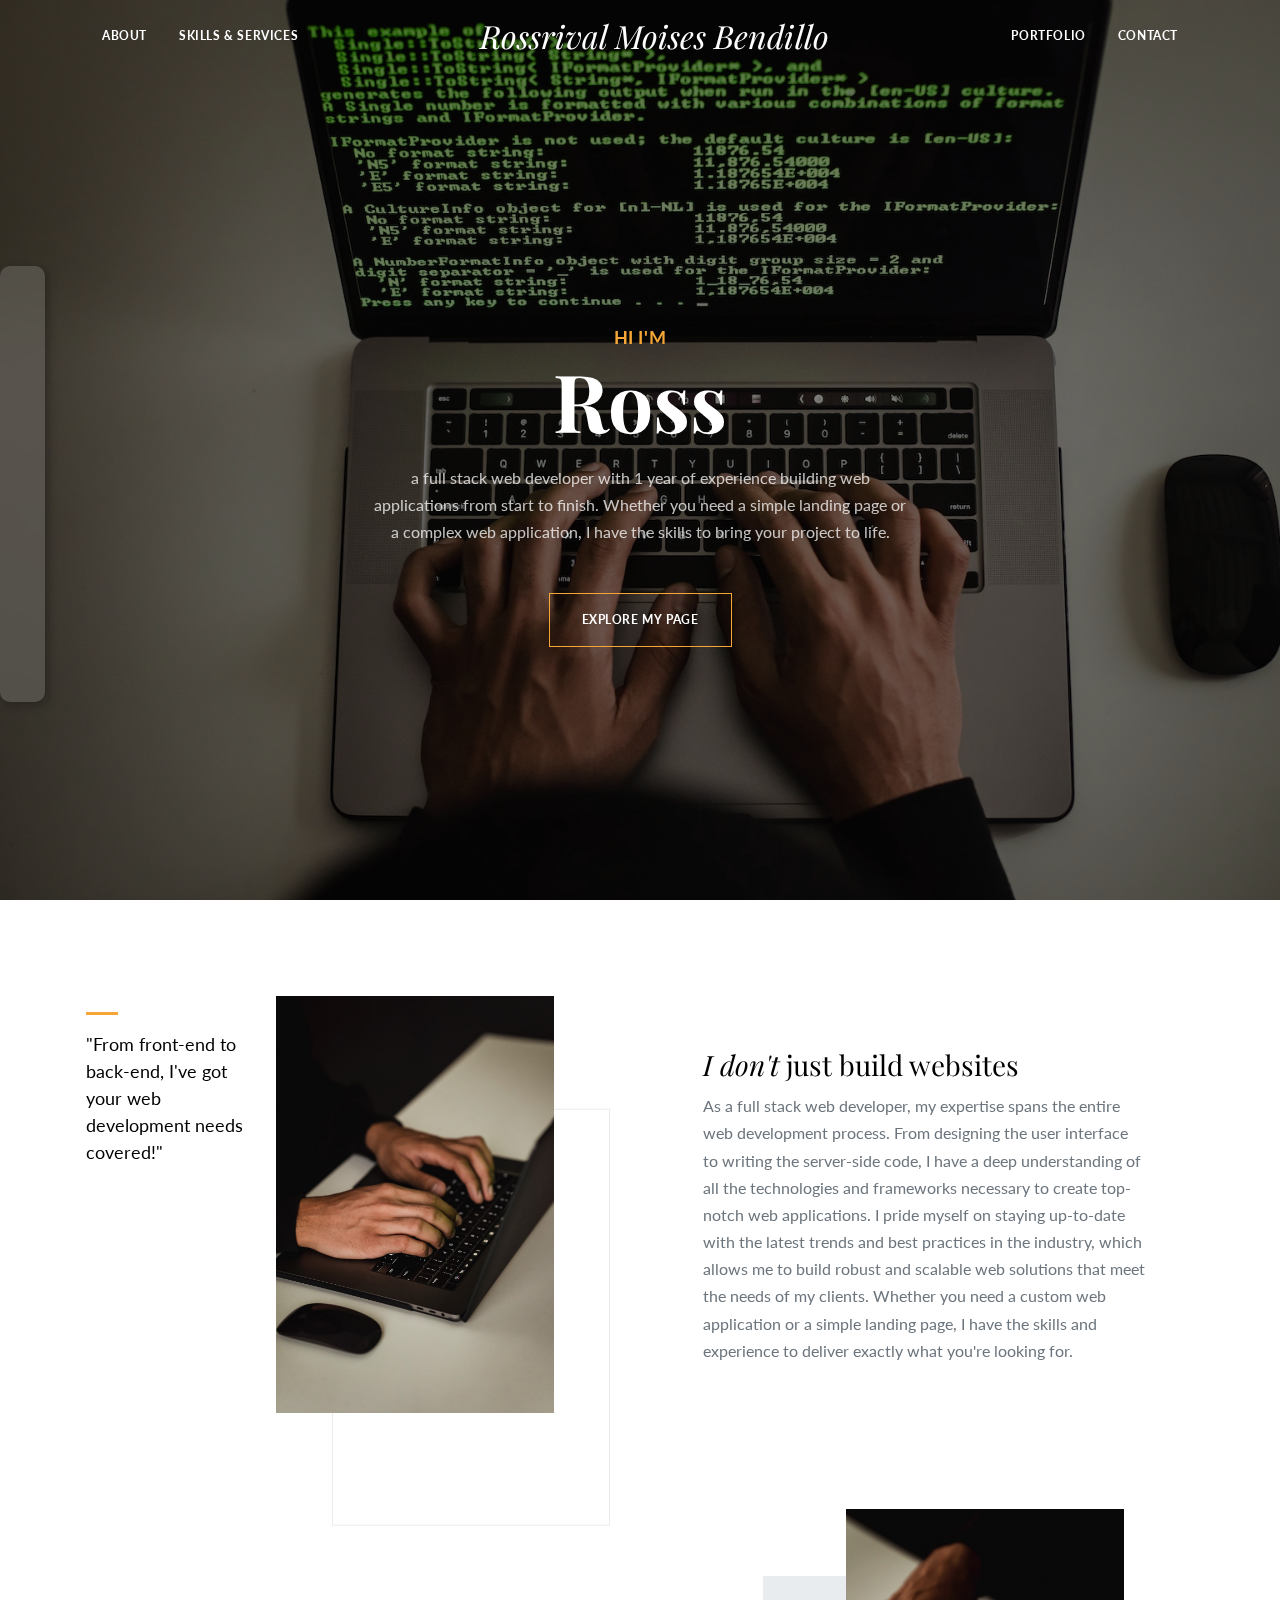
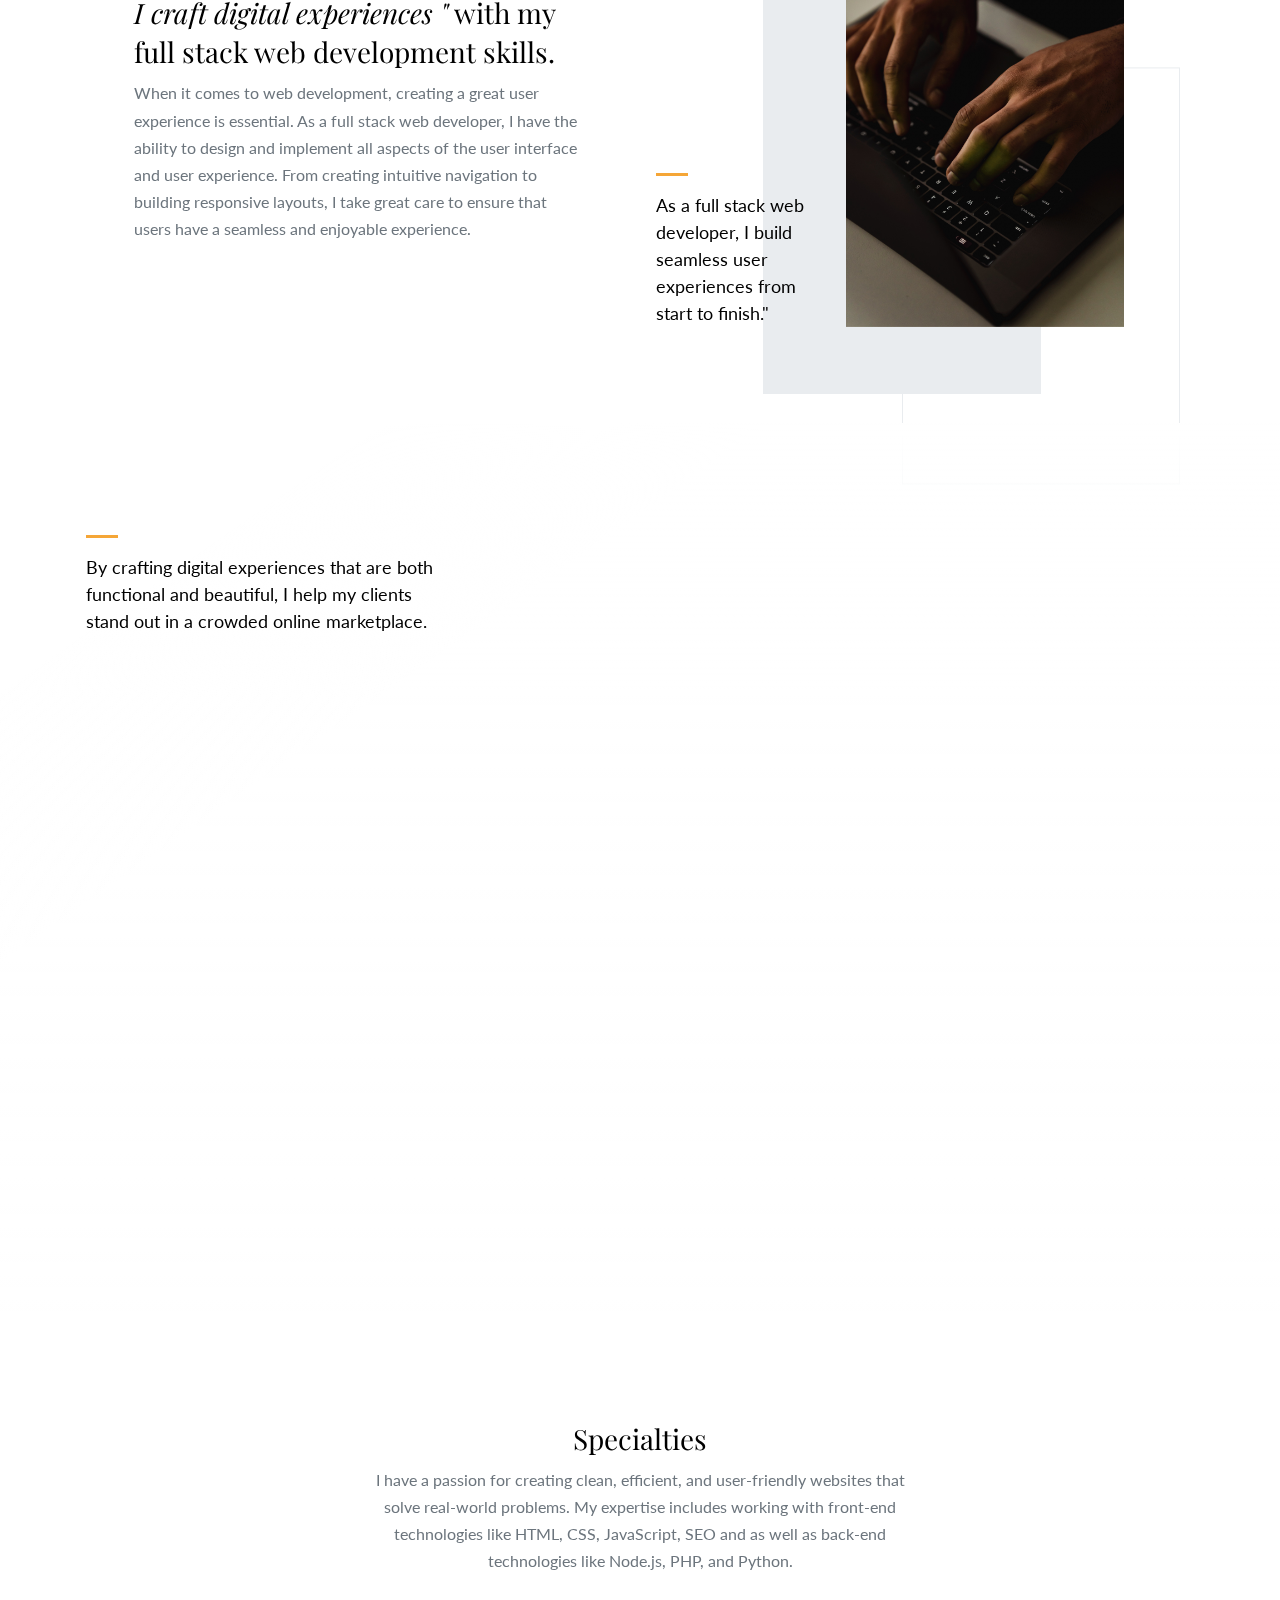
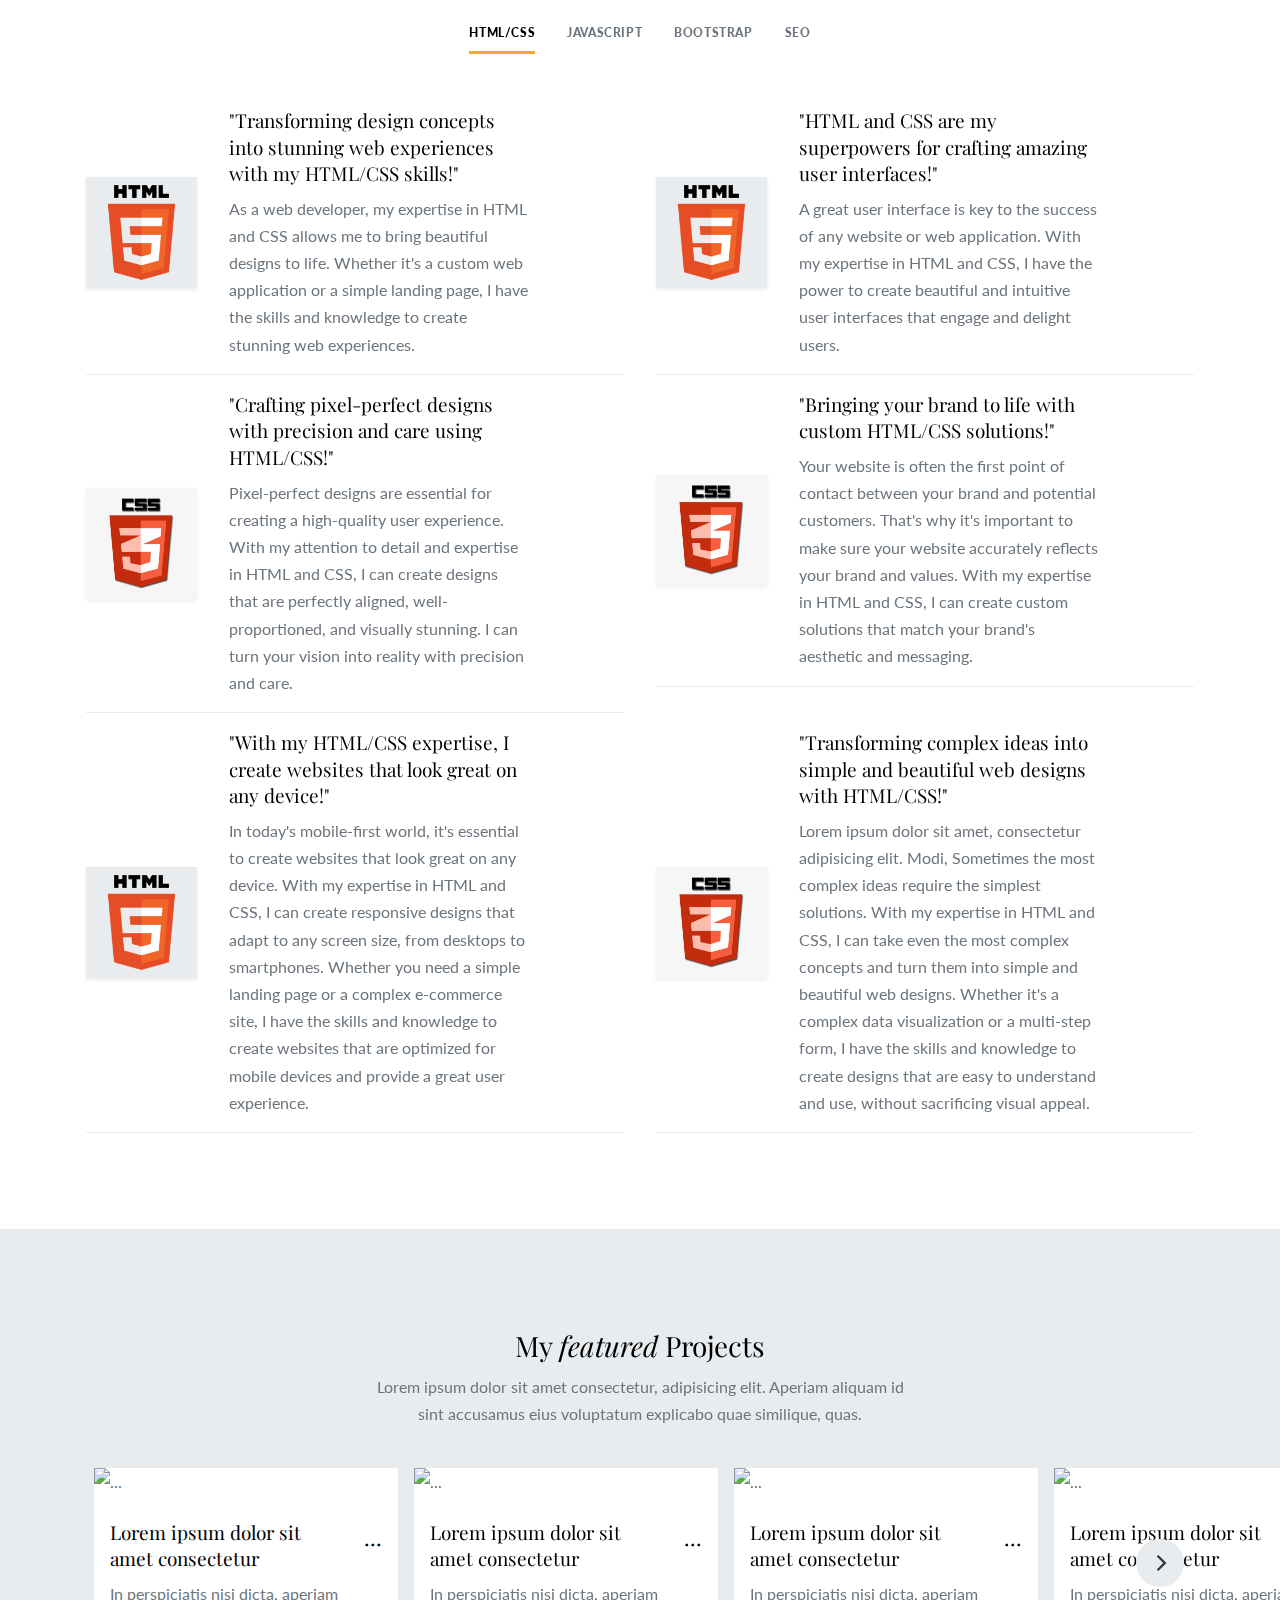
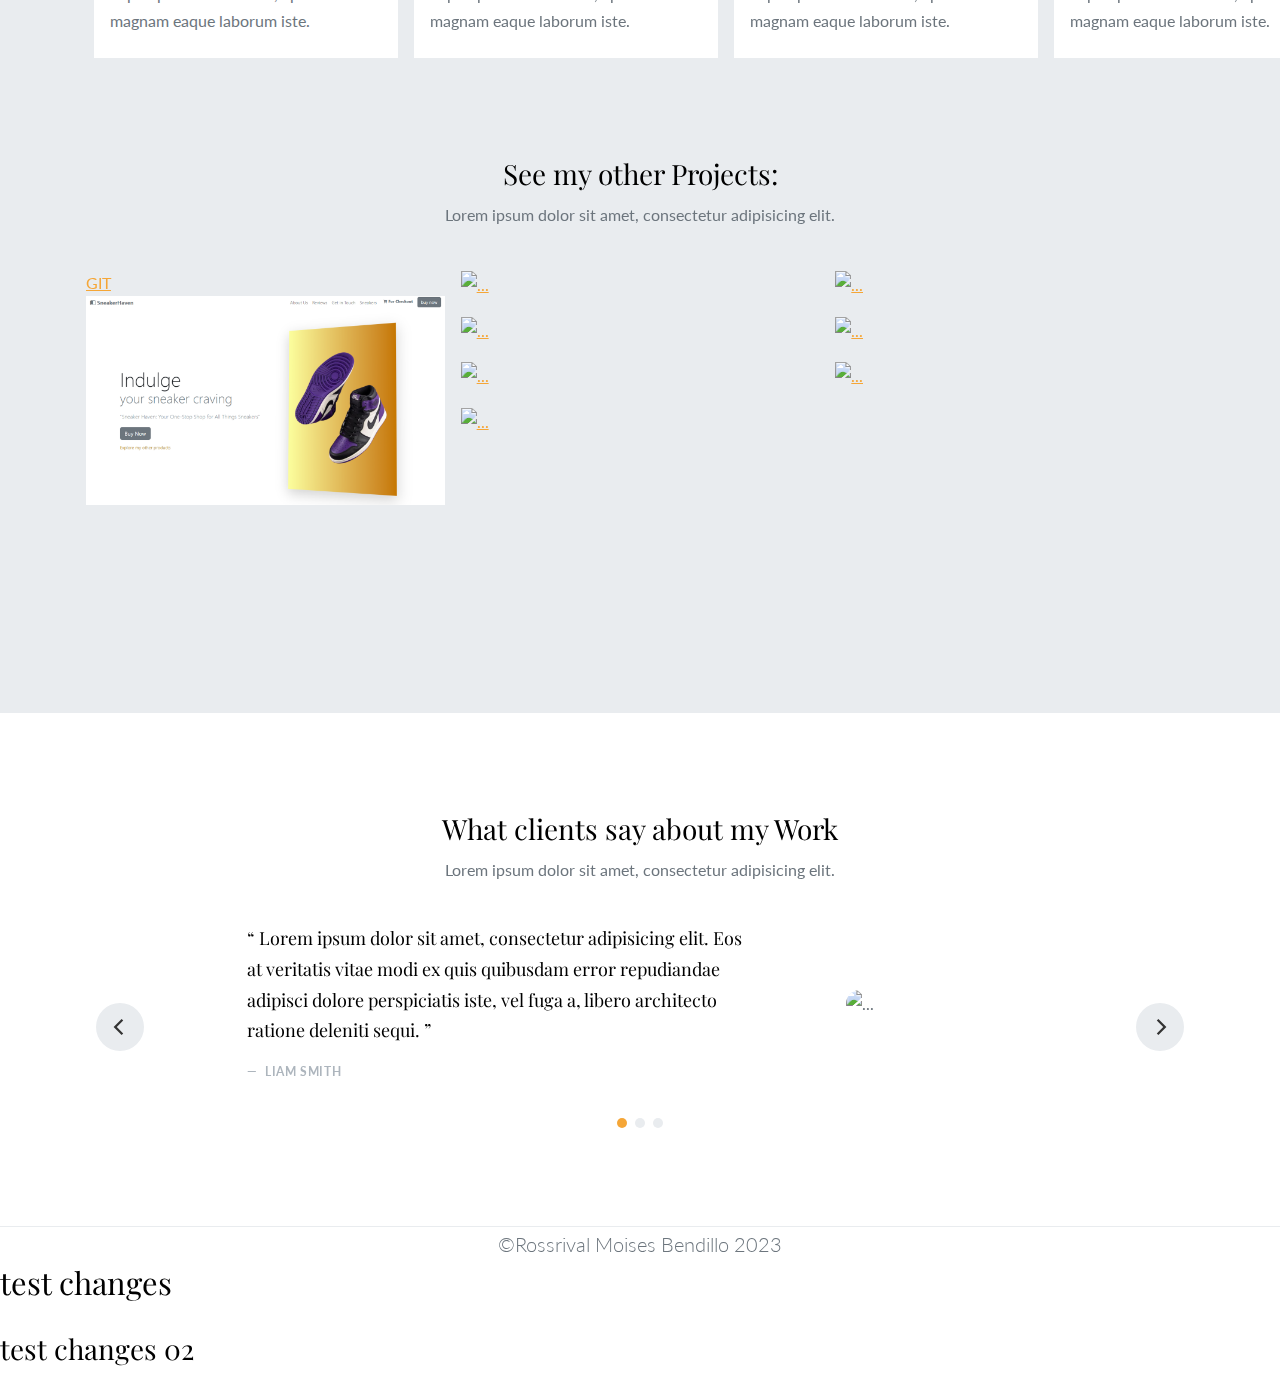
==== commit 4fda918a: "updated portfolio" ====
--- a/index.html
+++ b/index.html
@@ -1118,7 +1118,7 @@
     </div>
   </section>
 
-  <!-- DISHES -->
+  <!-- Projects -->
   <section class="py-7 py-md-9 overflow-hidden bg-light">
 
     <div class="container">
@@ -1127,7 +1127,7 @@
 
           <!-- Heading -->
           <h2 class="mb-2">
-            Our <em>featured</em> dishes
+            My <em>featured</em> Projects
           </h2>
 
           <!-- Subheading -->
@@ -1150,7 +1150,7 @@
               <div class="card border-0">
 
                 <!-- Image -->
-                <img class="card-img-top" src="assets/img/26.jpg" alt="..." />
+                <img class="card-img-top" src="..." alt="..." />
 
                 <!-- Body -->
                 <div class="card-body">
@@ -1161,7 +1161,7 @@
                       <h5 class="mb-0">Lorem ipsum dolor sit amet consectetur</h5>
                     </div>
                     <div class="col-auto">
-                      <span class="fs-4 font-serif text-black">$15</span>
+                      <span class="fs-4 font-serif text-black">...</span>
                     </div>
                   </div>
 
@@ -1181,7 +1181,7 @@
               <div class="card border-0">
 
                 <!-- Image -->
-                <img class="card-img-top" src="assets/img/27.jpg" alt="..." />
+                <img class="card-img-top" src="..." alt="..." />
 
                 <!-- Body -->
                 <div class="card-body">
@@ -1192,7 +1192,7 @@
                       <h5 class="mb-0">Lorem ipsum dolor sit amet consectetur</h5>
                     </div>
                     <div class="col-auto">
-                      <span class="fs-4 font-serif text-black">$18</span>
+                      <span class="fs-4 font-serif text-black">...</span>
                     </div>
                   </div>
 
@@ -1212,7 +1212,7 @@
               <div class="card border-0">
 
                 <!-- Image -->
-                <img class="card-img-top" src="assets/img/28.jpg" alt="..." />
+                <img class="card-img-top" src="..." alt="..." />
 
                 <!-- Body -->
                 <div class="card-body">
@@ -1223,7 +1223,7 @@
                       <h5 class="mb-0">Lorem ipsum dolor sit amet consectetur</h5>
                     </div>
                     <div class="col-auto">
-                      <span class="fs-4 font-serif text-black">$23</span>
+                      <span class="fs-4 font-serif text-black">...</span>
                     </div>
                   </div>
 
@@ -1243,7 +1243,7 @@
               <div class="card border-0">
 
                 <!-- Image -->
-                <img class="card-img-top" src="assets/img/29.jpg" alt="..." />
+                <img class="card-img-top" src="..." alt="..." />
 
                 <!-- Body -->
                 <div class="card-body">
@@ -1254,7 +1254,7 @@
                       <h5 class="mb-0">Lorem ipsum dolor sit amet consectetur</h5>
                     </div>
                     <div class="col-auto">
-                      <span class="fs-4 font-serif text-black">$32</span>
+                      <span class="fs-4 font-serif text-black">...</span>
                     </div>
                   </div>
 
@@ -1274,7 +1274,7 @@
               <div class="card border-0">
 
                 <!-- Image -->
-                <img class="card-img-top" src="assets/img/30.jpg" alt="..." />
+                <img class="card-img-top" src="..." alt="..." />
 
                 <!-- Body -->
                 <div class="card-body">
@@ -1285,7 +1285,7 @@
                       <h5 class="mb-0">Lorem ipsum dolor sit amet consectetur</h5>
                     </div>
                     <div class="col-auto">
-                      <span class="fs-4 font-serif text-black">$15</span>
+                      <span class="fs-4 font-serif text-black">...</span>
                     </div>
                   </div>
 
@@ -1305,7 +1305,7 @@
               <div class="card border-0">
 
                 <!-- Image -->
-                <img class="card-img-top" src="assets/img/31.jpg" alt="..." />
+                <img class="card-img-top" src="..." alt="..." />
 
                 <!-- Body -->
                 <div class="card-body">
@@ -1316,7 +1316,7 @@
                       <h5 class="mb-0">Lorem ipsum dolor sit amet consectetur</h5>
                     </div>
                     <div class="col-auto">
-                      <span class="fs-4 font-serif text-black">$42</span>
+                      <span class="fs-4 font-serif text-black">...</span>
                     </div>
                   </div>
 
@@ -1344,7 +1344,7 @@
 
             <!-- Heading -->
             <h2 class="mb-2">
-              Our gallery
+              See my other Projects:
             </h2>
 
             <!-- Subheading -->
@@ -1358,9 +1358,11 @@
           <div class="col-6 col-sm-6 col-md-4">
 
             <!-- Item -->
-            <a class="d-block mb-3" href="#" data-bigpicture='{ "imgSrc": "assets/img/11.jpg" }'>
-              <img class="img-fluid" src="assets/img/11.jpg" alt="...">
+            <a href="">GIT</a>
+            <a class="d-block mb-3" href="#" data-bigpicture='{ "imgSrc": "assets/img/p-01.PNG" }'>
+              <img class="img-fluid" src="assets/img/p-01.PNG" alt="...">
             </a>
+
 
           </div>
           <div class="col-6 col-sm-6 col-md-4">
@@ -1437,7 +1439,7 @@
 
           <!-- Heading -->
           <h2 class="mb-2">
-            What clients say about us
+            What clients say about my Work
           </h2>
 
           <!-- Subheading -->
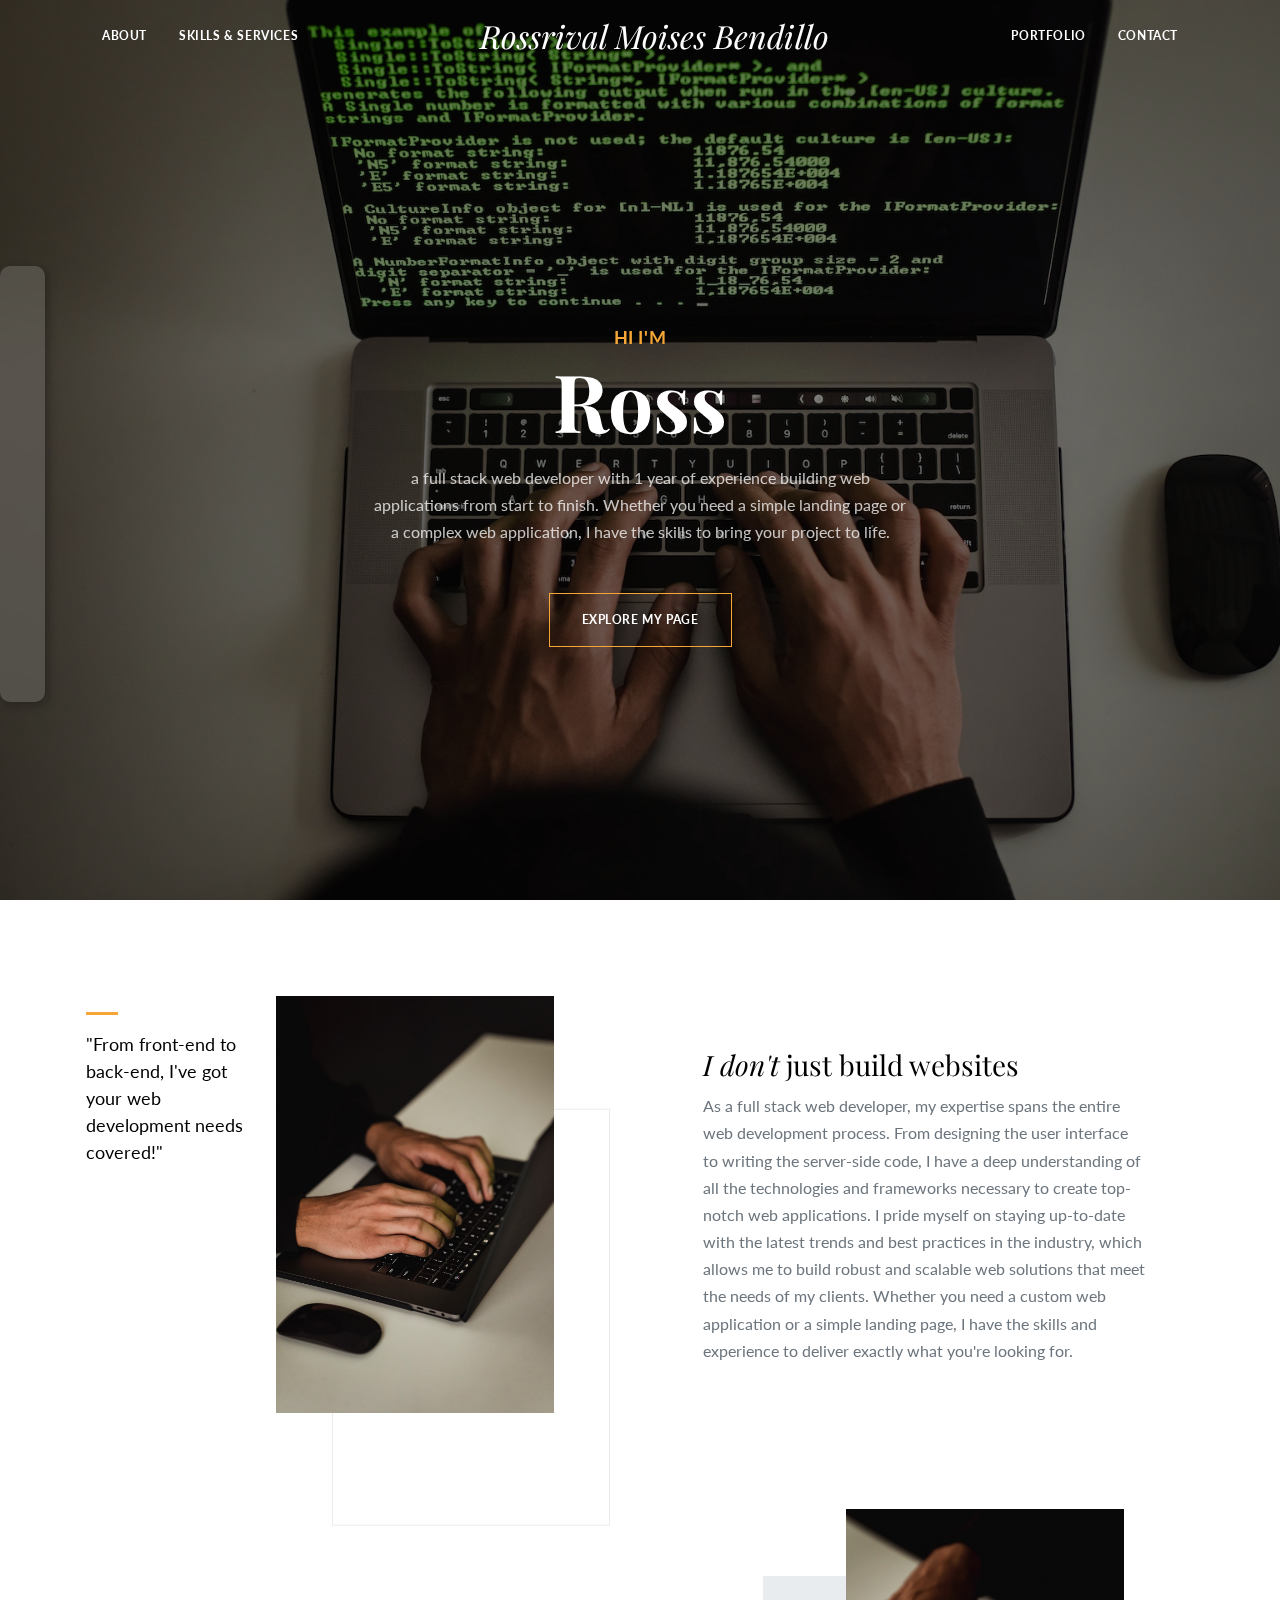
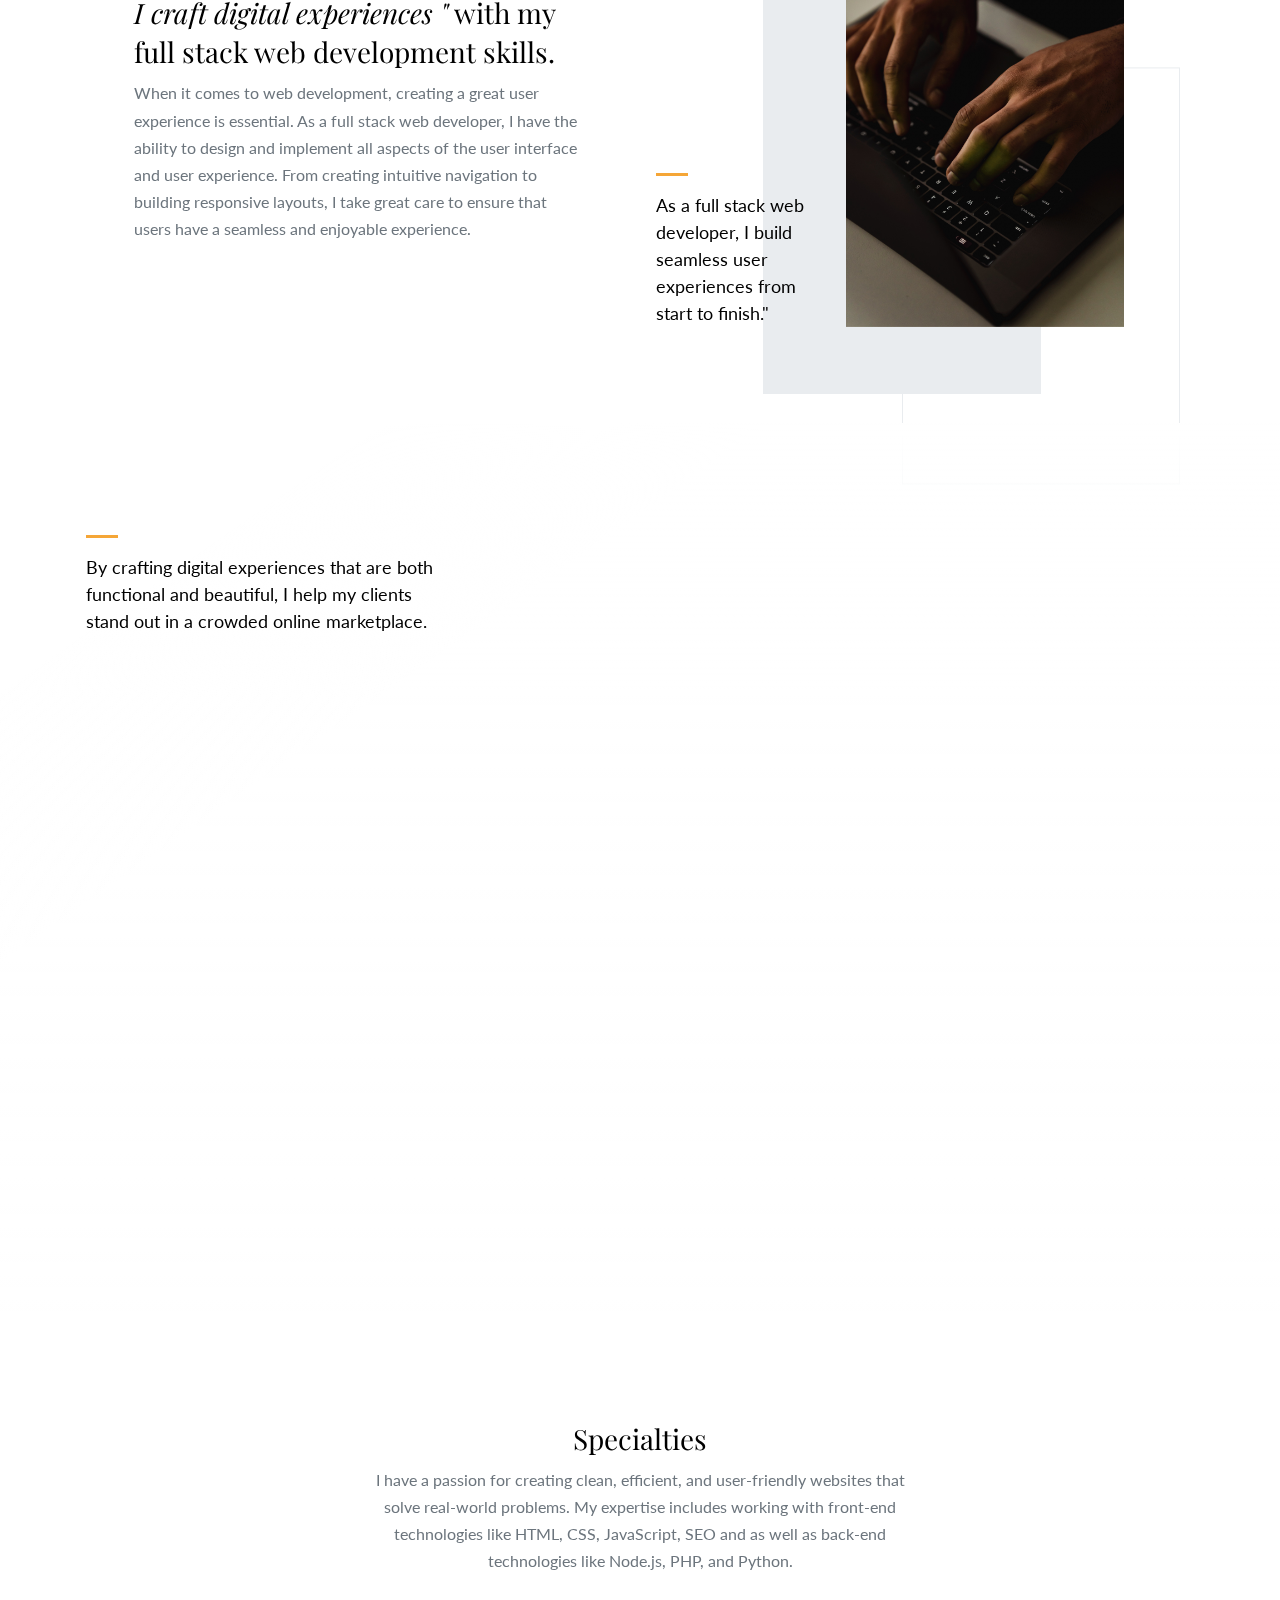
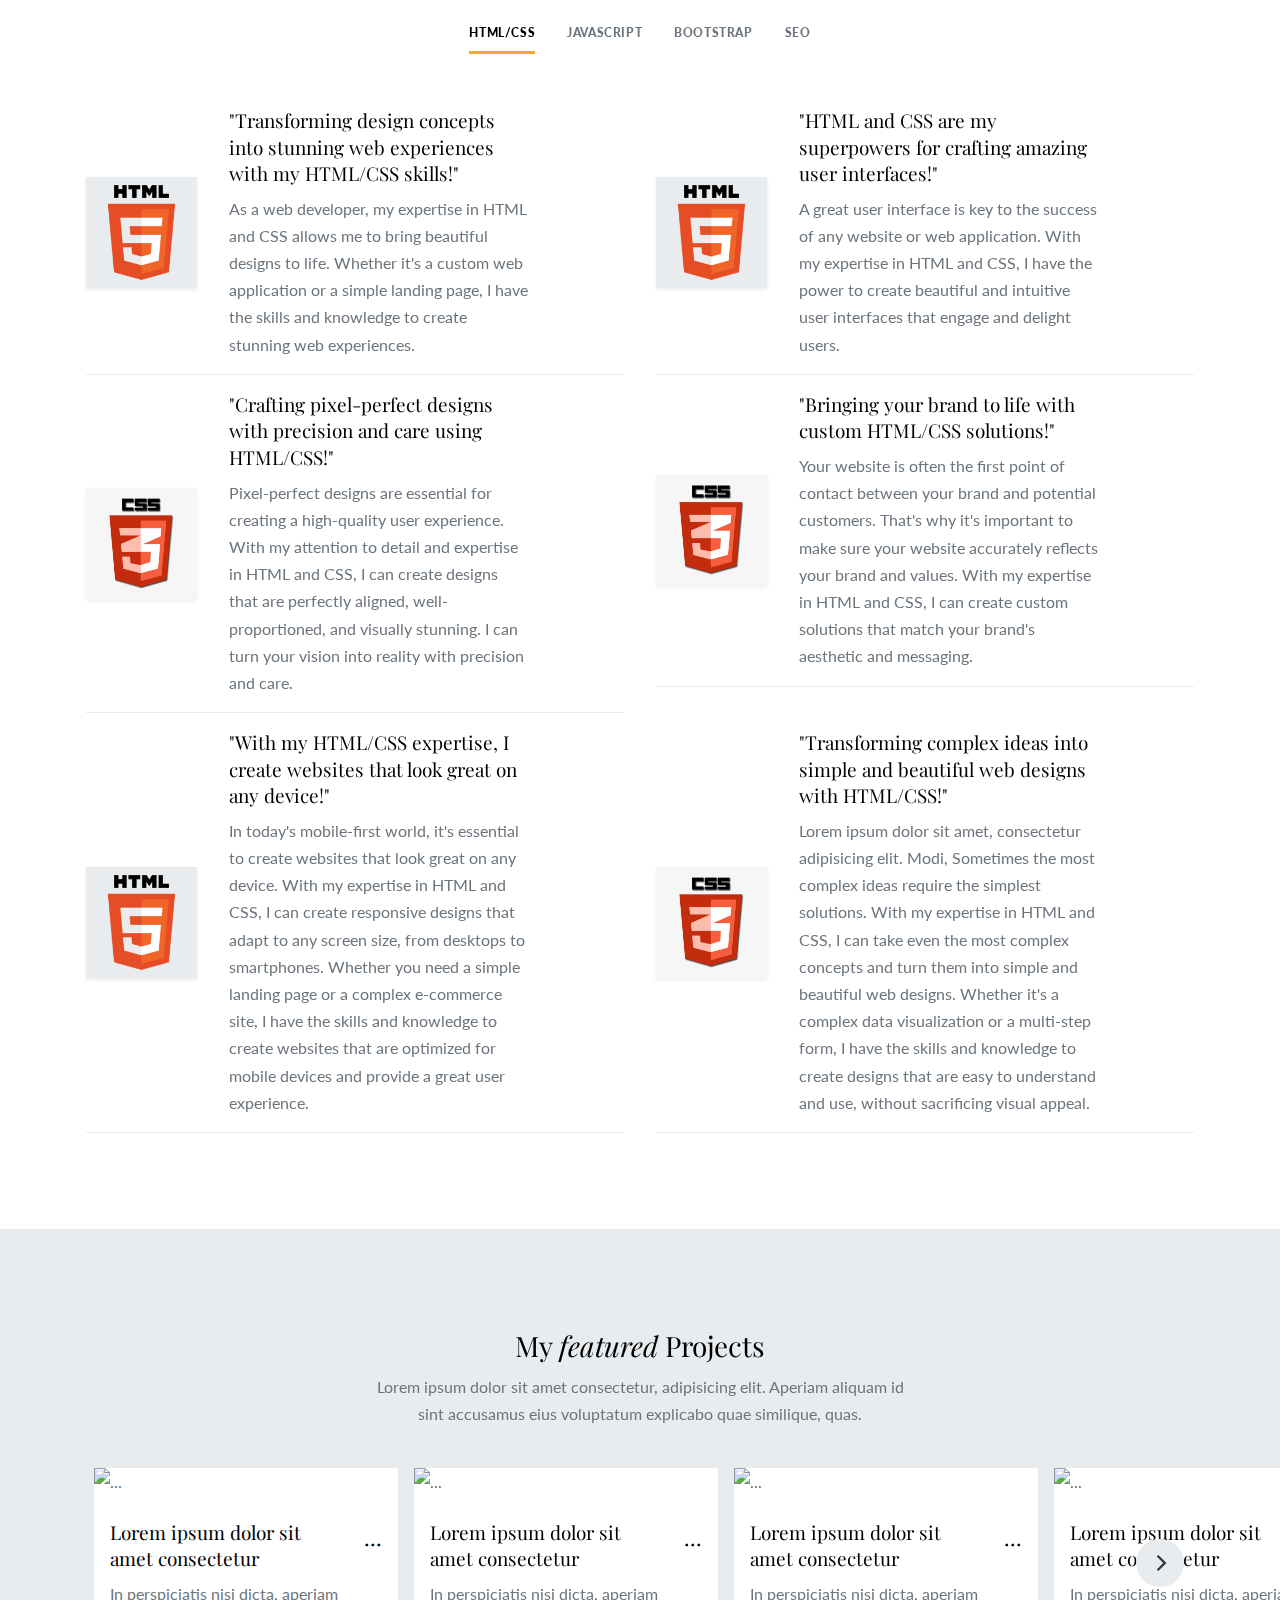
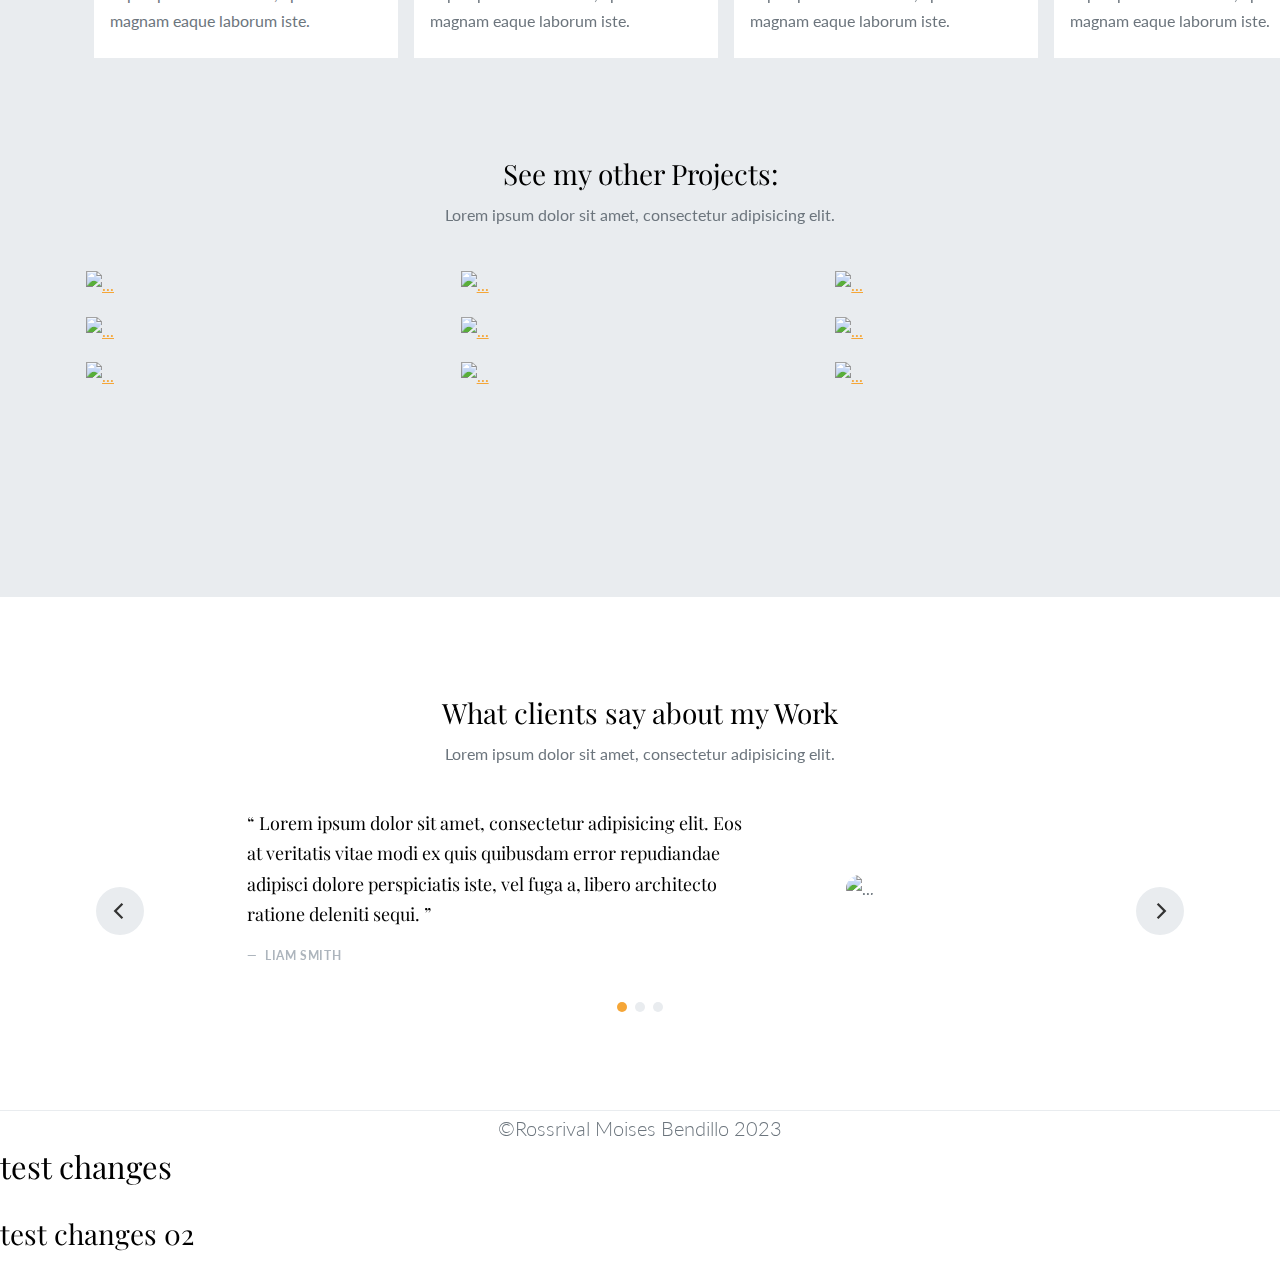
==== commit 2c8d0aed: "added images/updated navbar" ====
--- a/index.html
+++ b/index.html
@@ -32,6 +32,7 @@
 
   <!-- Title -->
   <title>Rossrival Moises Bendillo "Ross"</title>
+
 </head>
 
 <body>
@@ -55,7 +56,7 @@
         <!-- Navbar nav -->
         <ul class="navbar-nav">
           <li class="nav-item">
-            <a class="nav-link " href="./about.html">About</a>
+            <a class="nav-link " href="...">About</a>
           </li>
           <li class="nav-item">
             <a class="nav-link " href="./skills_&services.html">Skills & Services</a>
@@ -70,10 +71,10 @@
         <!-- Navbar nav -->
         <ul class="navbar-nav">
           <li class="nav-item">
-            <a class="nav-link " href="./portfolio.html">Portfolio</a>
+            <a class="nav-link " href="...">Portfolio</a>
           </li>
           <li class="nav-item">
-            <a class="nav-link " href="./contact.html">Contact</a>
+            <a class="nav-link " href="...">Contact</a>
           </li>
         </ul>
 
@@ -1355,72 +1356,64 @@
           </div>
         </div>
         <div class="row gx-3" data-isotope>
-          <div class="col-6 col-sm-6 col-md-4">
-
-            <!-- Item -->
-            <a href="">GIT</a>
-            <a class="d-block mb-3" href="#" data-bigpicture='{ "imgSrc": "assets/img/p-01.PNG" }'>
-              <img class="img-fluid" src="assets/img/p-01.PNG" alt="...">
+
+          <!-- Item -->
+          <div class="col-6 col-sm-6 col-md-4 portfolio">
+            <a class="d-block mb-3" href="#" data-bigpicture='{ "imgSrc": "assets/img/..." }'>
+              <img class="img-fluid" src="assets/img/..." alt="...">
             </a>
-
-
-          </div>
-          <div class="col-6 col-sm-6 col-md-4">
-
-            <!-- Item -->
-            <a class="d-block mb-3" href="#" data-bigpicture='{ "imgSrc": "assets/img/16.jpg" }'>
-              <img class="img-fluid" src="assets/img/16.jpg" alt="...">
+          </div>
+          <!-- Item -->
+          <div class="col-6 col-sm-6 col-md-4 portfolio">
+            <a class="d-block mb-3" href="#" data-bigpicture='{ "imgSrc": "assets/img/..." }'>
+              <img class="img-fluid" src="assets/img/..." alt="...">
             </a>
-
-          </div>
-          <div class="col-6 col-sm-6 col-md-4">
-
-            <!-- Item -->
-            <a class="d-block mb-3" href="#" data-bigpicture='{ "imgSrc": "assets/img/13.jpg" }'>
-              <img class="img-fluid" src="assets/img/13.jpg" alt="...">
+          </div>
+          <!-- Item -->
+          <div class="col-6 col-sm-6 col-md-4 portfolio">
+            <a class="d-block mb-3" href="#" data-bigpicture='{ "imgSrc": "assets/img/..." }'>
+              <img class="img-fluid" src="assets/img/..." alt="...">
             </a>
-
-          </div>
-          <div class="col-6 col-sm-6 col-md-4">
-
-            <!-- Item -->
-            <a class="d-block mb-3" href="#" data-bigpicture='{ "imgSrc": "assets/img/15.jpg" }'>
-              <img class="img-fluid" src="assets/img/15.jpg" alt="...">
+          </div>
+          <!-- Item -->
+          <div class="col-6 col-sm-6 col-md-4 portfolio">
+            <a class="d-block mb-3" href="#" data-bigpicture='{ "imgSrc": "assets/img/..." }'>
+              <img class="img-fluid" src="assets/img/..." alt="...">
             </a>
-
-          </div>
-          <div class="col-6 col-sm-6 col-md-4">
-
-            <!-- Item -->
-            <a class="d-block mb-3" href="#" data-bigpicture='{ "imgSrc": "assets/img/14.jpg" }'>
-              <img class="img-fluid" src="assets/img/14.jpg" alt="...">
+          </div>
+          <!-- Item -->
+          <div class="col-6 col-sm-6 col-md-4 portfolio">
+            <a class="d-block mb-3" href="#" data-bigpicture='{ "imgSrc": "assets/img/..." }'>
+              <img class="img-fluid" src="assets/img/..." alt="...">
             </a>
-
-          </div>
-          <div class="col-6 col-sm-6 col-md-4">
-
-            <!-- Item -->
-            <a class="d-block mb-3" href="#" data-bigpicture='{ "imgSrc": "assets/img/18.jpg" }'>
-              <img class="img-fluid" src="assets/img/18.jpg" alt="...">
+          </div>
+          <!-- Item -->
+          <div class="col-6 col-sm-6 col-md-4 portfolio">
+            <a class="d-block mb-3" href="#" data-bigpicture='{ "imgSrc": "assets/img/..." }'>
+              <img class="img-fluid" src="assets/img/..." alt="...">
             </a>
-
-          </div>
-          <div class="col-6 col-sm-6 col-md-4">
-
-            <!-- Item -->
-            <a class="d-block mb-3" href="#" data-bigpicture='{ "imgSrc": "assets/img/17.jpg" }'>
-              <img class="img-fluid" src="assets/img/17.jpg" alt="...">
+          </div>
+          <!-- Item -->
+          <div class="col-6 col-sm-6 col-md-4 portfolio">
+            <a class="d-block mb-3" href="#" data-bigpicture='{ "imgSrc": "assets/img/..." }'>
+              <img class="img-fluid" src="assets/img/..." alt="...">
             </a>
-
-          </div>
-          <div class="col-6 col-sm-6 col-md-4">
-
-            <!-- Item -->
-            <a class="d-block mb-3" href="#" data-bigpicture='{ "imgSrc": "assets/img/12.jpg" }'>
-              <img class="img-fluid" src="assets/img/12.jpg" alt="...">
+          </div>
+          <!-- Item -->
+          <div class="col-6 col-sm-6 col-md-4 portfolio">
+            <a class="d-block mb-3" href="#" data-bigpicture='{ "imgSrc": "assets/img/..." }'>
+              <img class="img-fluid" src="assets/img/..." alt="...">
             </a>
-
-          </div>
+          </div>
+          <!-- Item -->
+          <div class="col-6 col-sm-6 col-md-4 portfolio">
+            <a class="d-block mb-3" href="#" data-bigpicture='{ "imgSrc": "assets/img/..." }'>
+              <img class="img-fluid" src="assets/img/..." alt="...">
+            </a>
+          </div>
+
+
+
         </div>
       </div>
     </section>
@@ -1563,6 +1556,15 @@
   <!-- Font-Awesome -->
   <script src="https://kit.fontawesome.com/6b50901590.js" crossorigin="anonymous"></script>
 
+  <script>
+    $(document).ready(function () {
+      $('#myModal').on('show.bs.modal', function (e) {
+        var img = $(e.relatedTarget).attr('href'); // get image with <a> tag
+        $('#showimg').attr('src', img); //load image in modal
+      });
+    });
+  </script>
+
 </body>
 
 </html>
--- a/assets/css/libs.bundle.css
+++ b/assets/css/libs.bundle.css
@@ -153,3 +153,43 @@
   text-align: center;
 }
 /*# sourceMappingURL=libs.bundle.css.map*/
+
+/* Portfolio Item */
+
+.portfolio .item {
+  position: relative;
+  width: 300px;
+  height: 300px;
+  margin: 5px;
+}
+
+.portfolio .item img {
+  width: 100%;
+  height: 100%;
+}
+
+.portfolio .item .action {
+  position: absolute;
+  top: 0;
+  left: 0;
+  width: 100%;
+  height: 100%;
+  background: rgba(0, 0, 0, 0.8);
+  display: flex;
+  justify-content: center;
+  align-items: center;
+  opacity: 0;
+  transition: 0.5s;
+}
+
+.portfolio .item:hover .action {
+  opacity: 1;
+}
+
+.portfolio .item .action a {
+  display: inline-block;
+  color: #fff;
+  text-decoration: none;
+  border: 1px solid #fff;
+  padding: 5px 15px;
+}
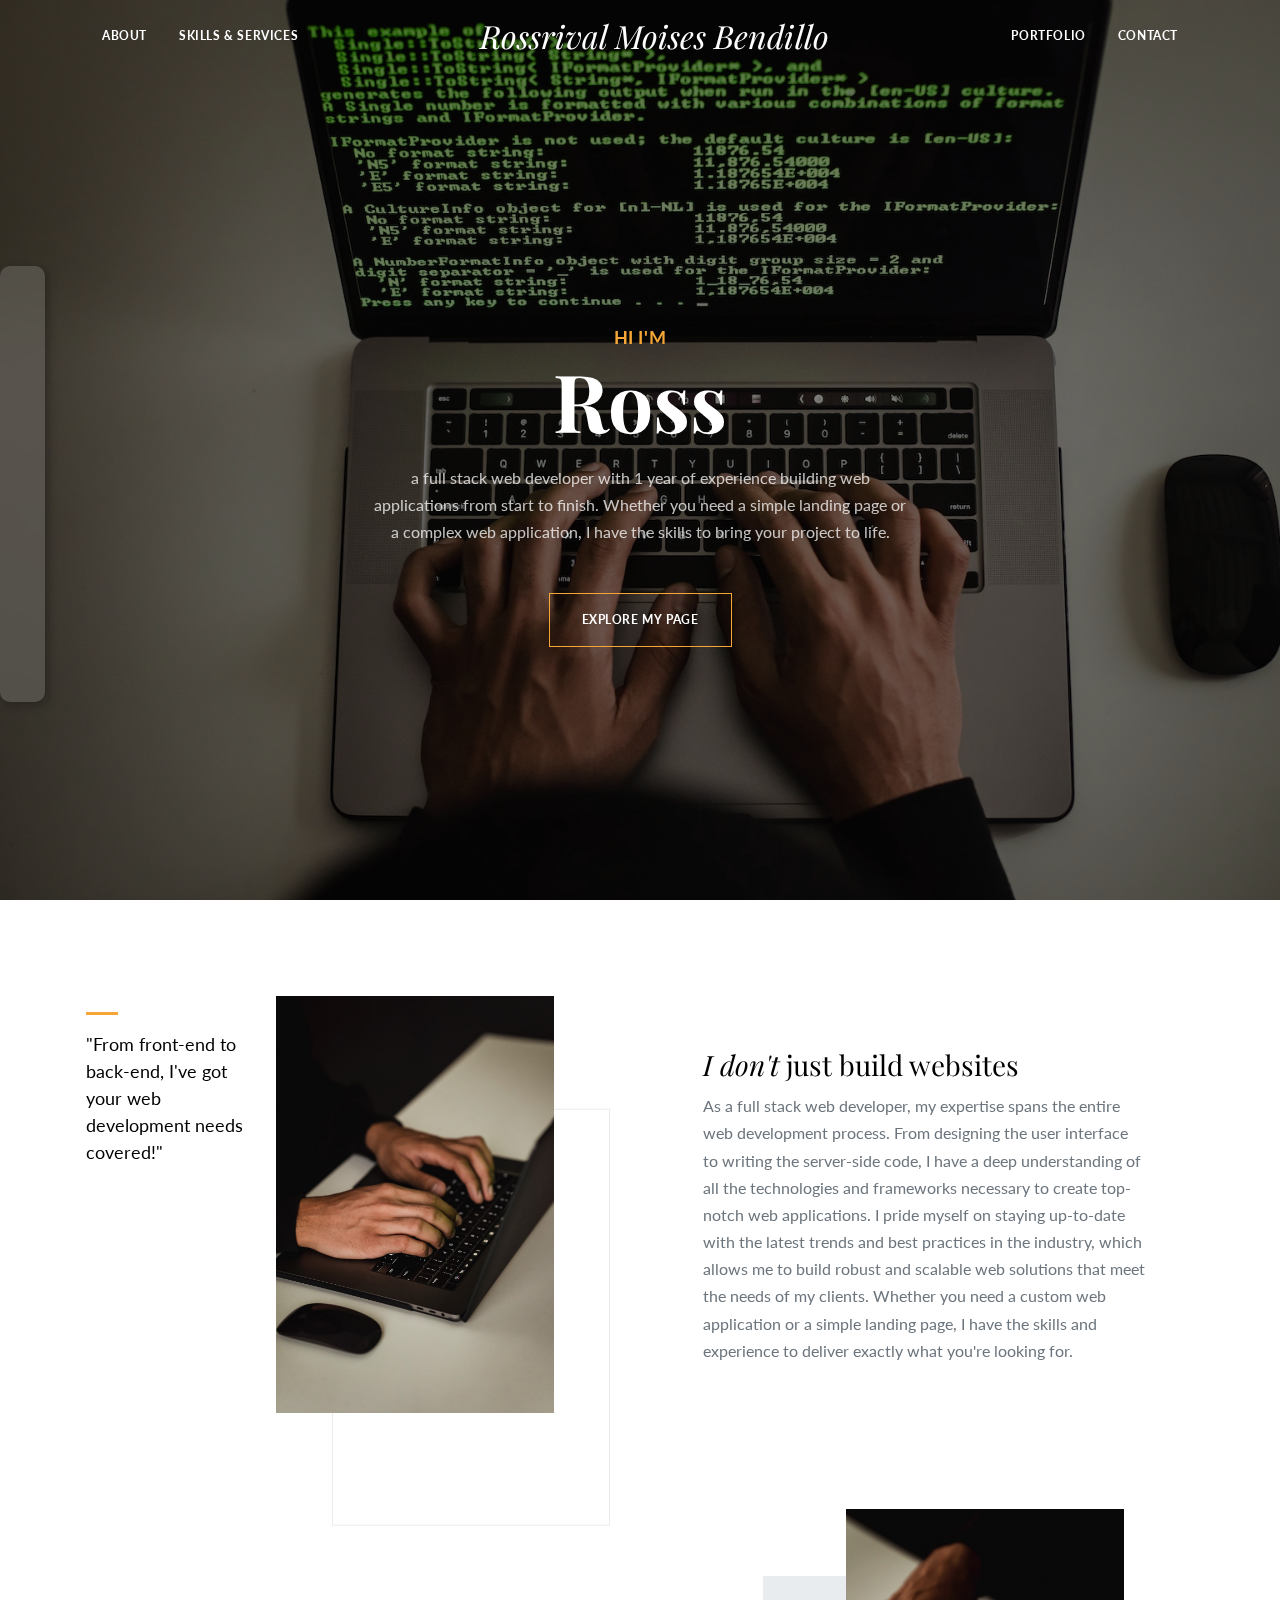
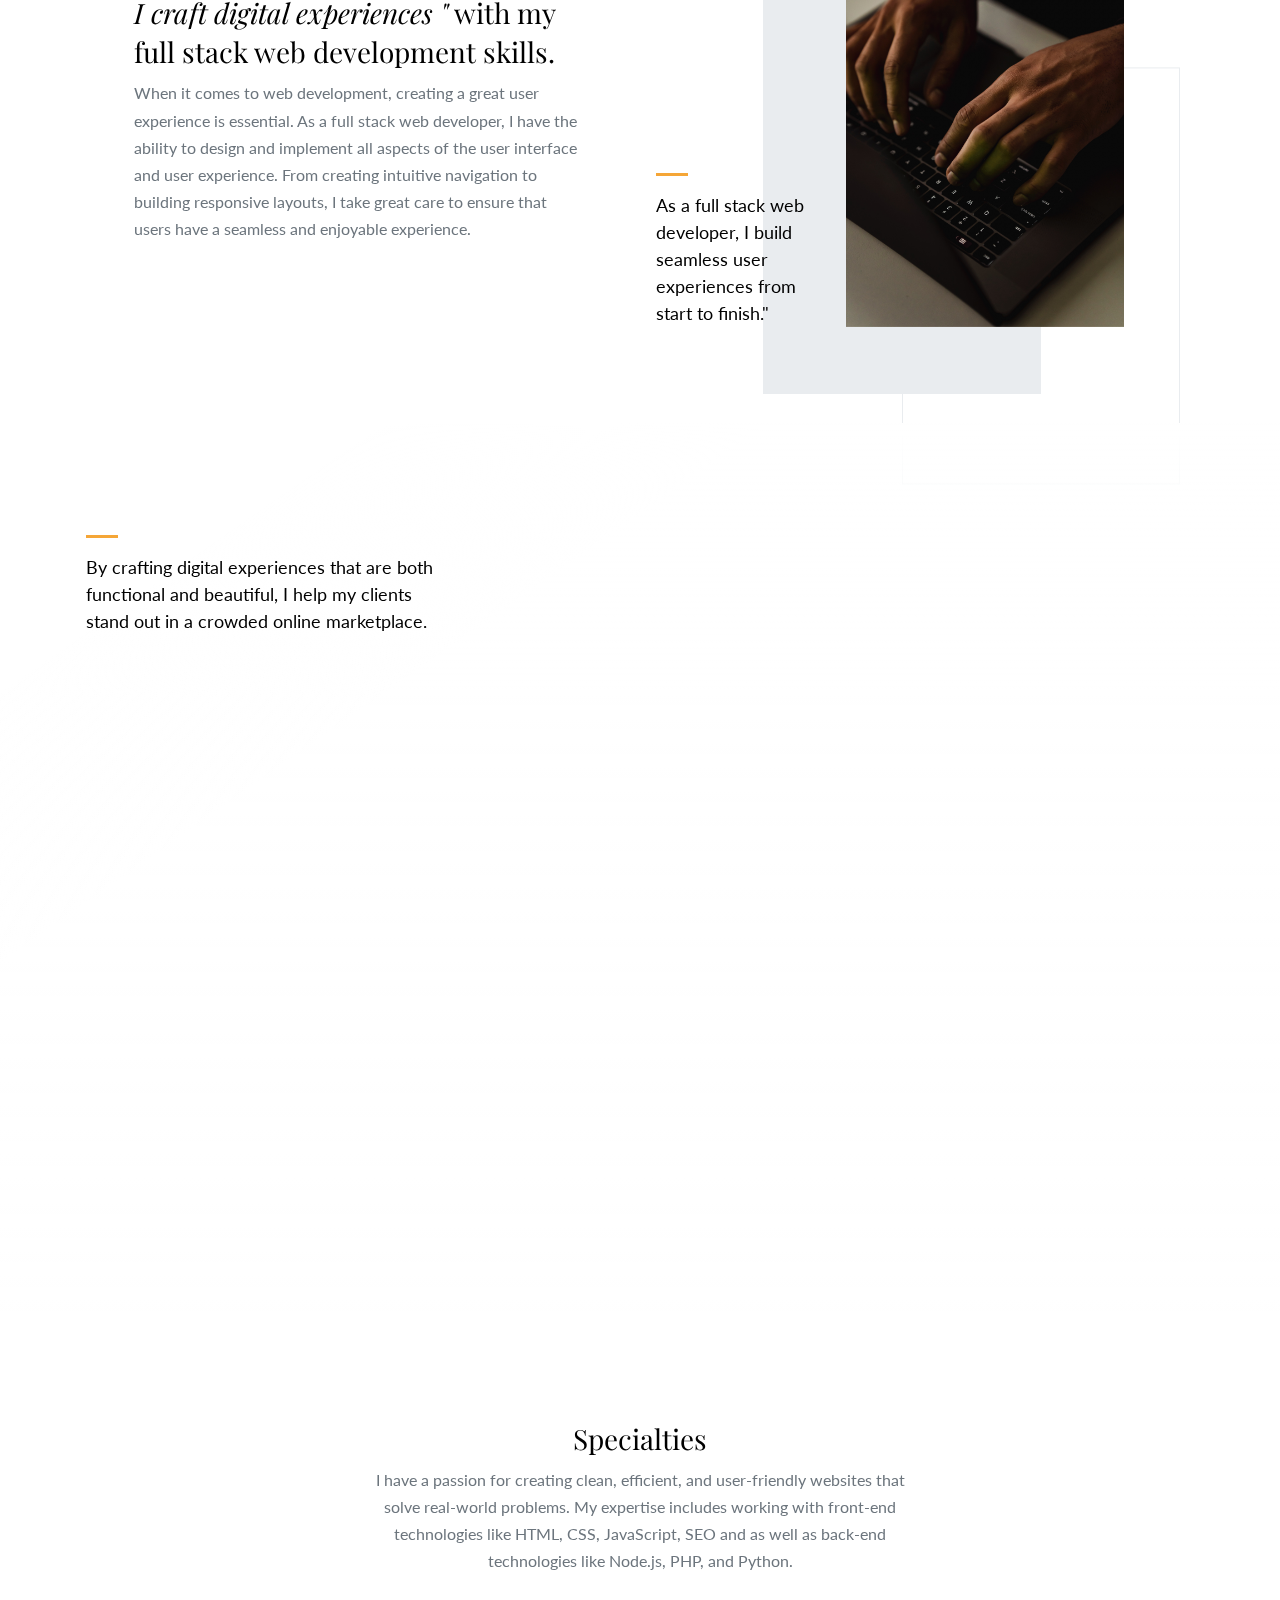
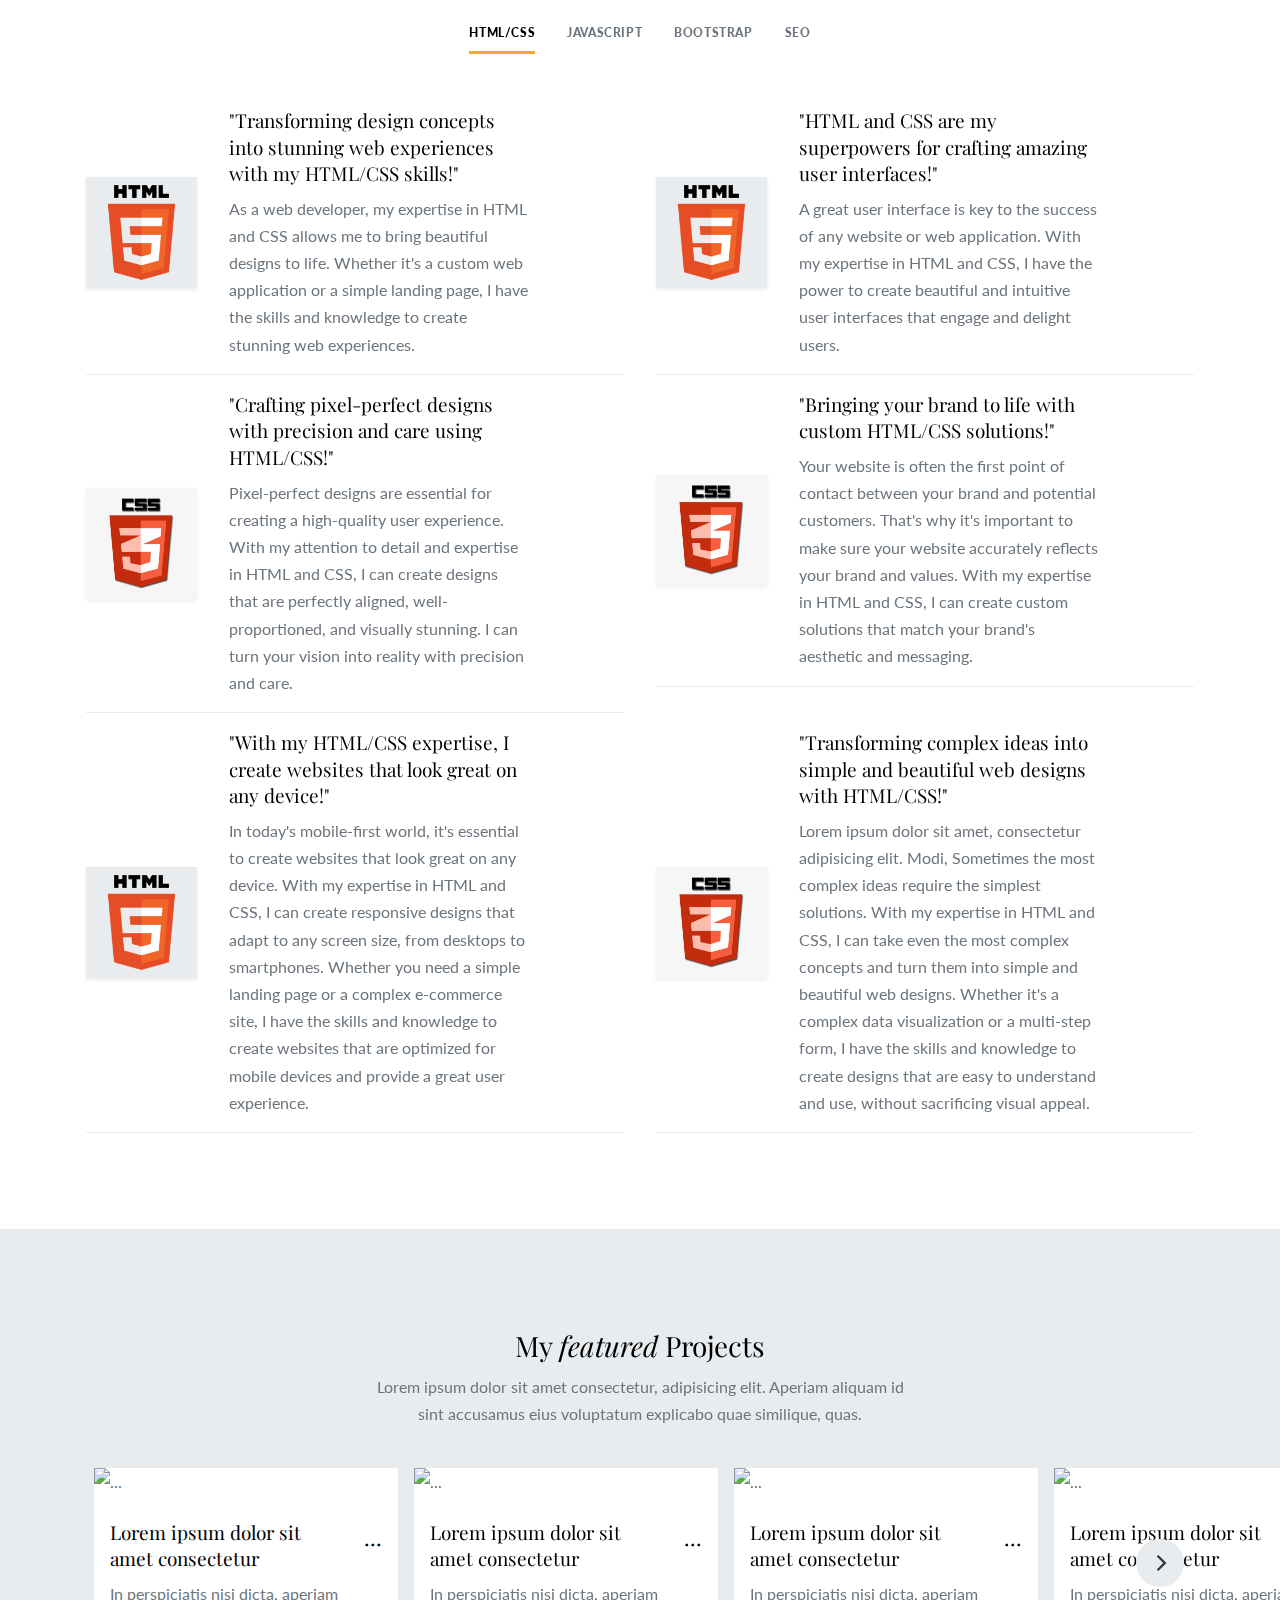
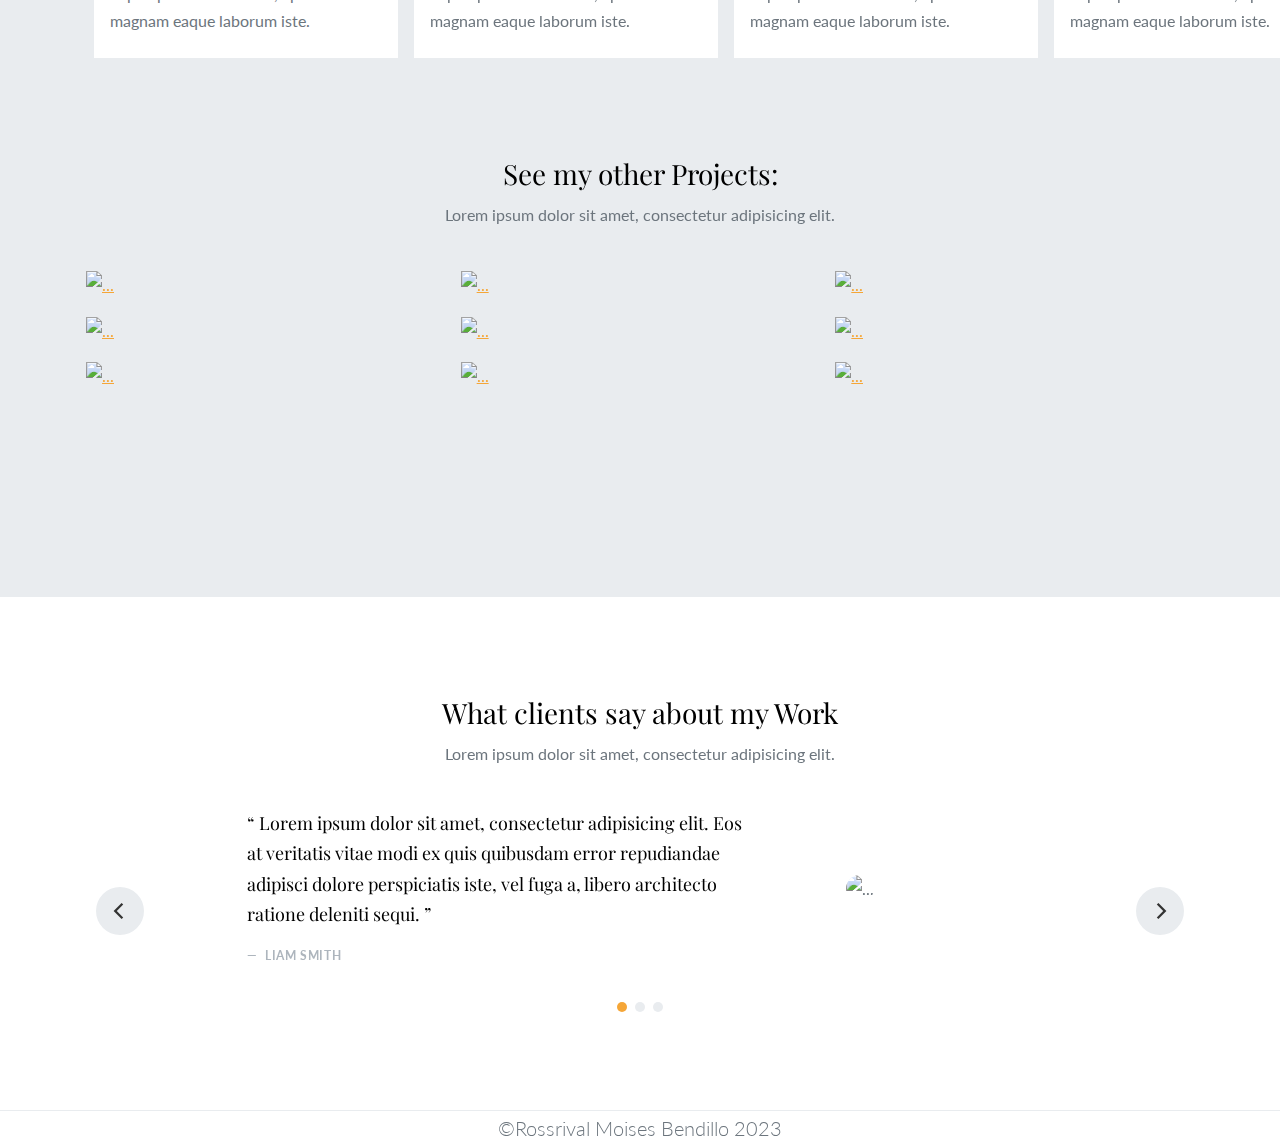
==== commit d7ade686: "updated contact.html and linked to landing page" ====
--- a/index.html
+++ b/index.html
@@ -59,12 +59,12 @@
             <a class="nav-link " href="...">About</a>
           </li>
           <li class="nav-item">
-            <a class="nav-link " href="./skills_&services.html">Skills & Services</a>
+            <a class="nav-link " href="...">Skills & Services</a>
           </li>
         </ul>
 
         <!-- Navbar brand -->
-        <a class="navbar-brand d-none d-lg-flex mx-lg-auto" href="./index.html">
+        <a class="navbar-brand d-none d-lg-flex mx-lg-auto active" href="./index.html">
           Rossrival Moises Bendillo
         </a>
 
@@ -74,7 +74,7 @@
             <a class="nav-link " href="...">Portfolio</a>
           </li>
           <li class="nav-item">
-            <a class="nav-link " href="...">Contact</a>
+            <a class="nav-link " href="contact.html">Contact</a>
           </li>
         </ul>
 
@@ -1540,8 +1540,6 @@
   <!-- FOOTER -->
   <footer>
     <p class="lead text-center my-auto p-auto">&copy;Rossrival Moises Bendillo 2023</p>
-    <h1>test changes</h1>
-    <h2>test changes 02</h2>
   </footer>
 
 
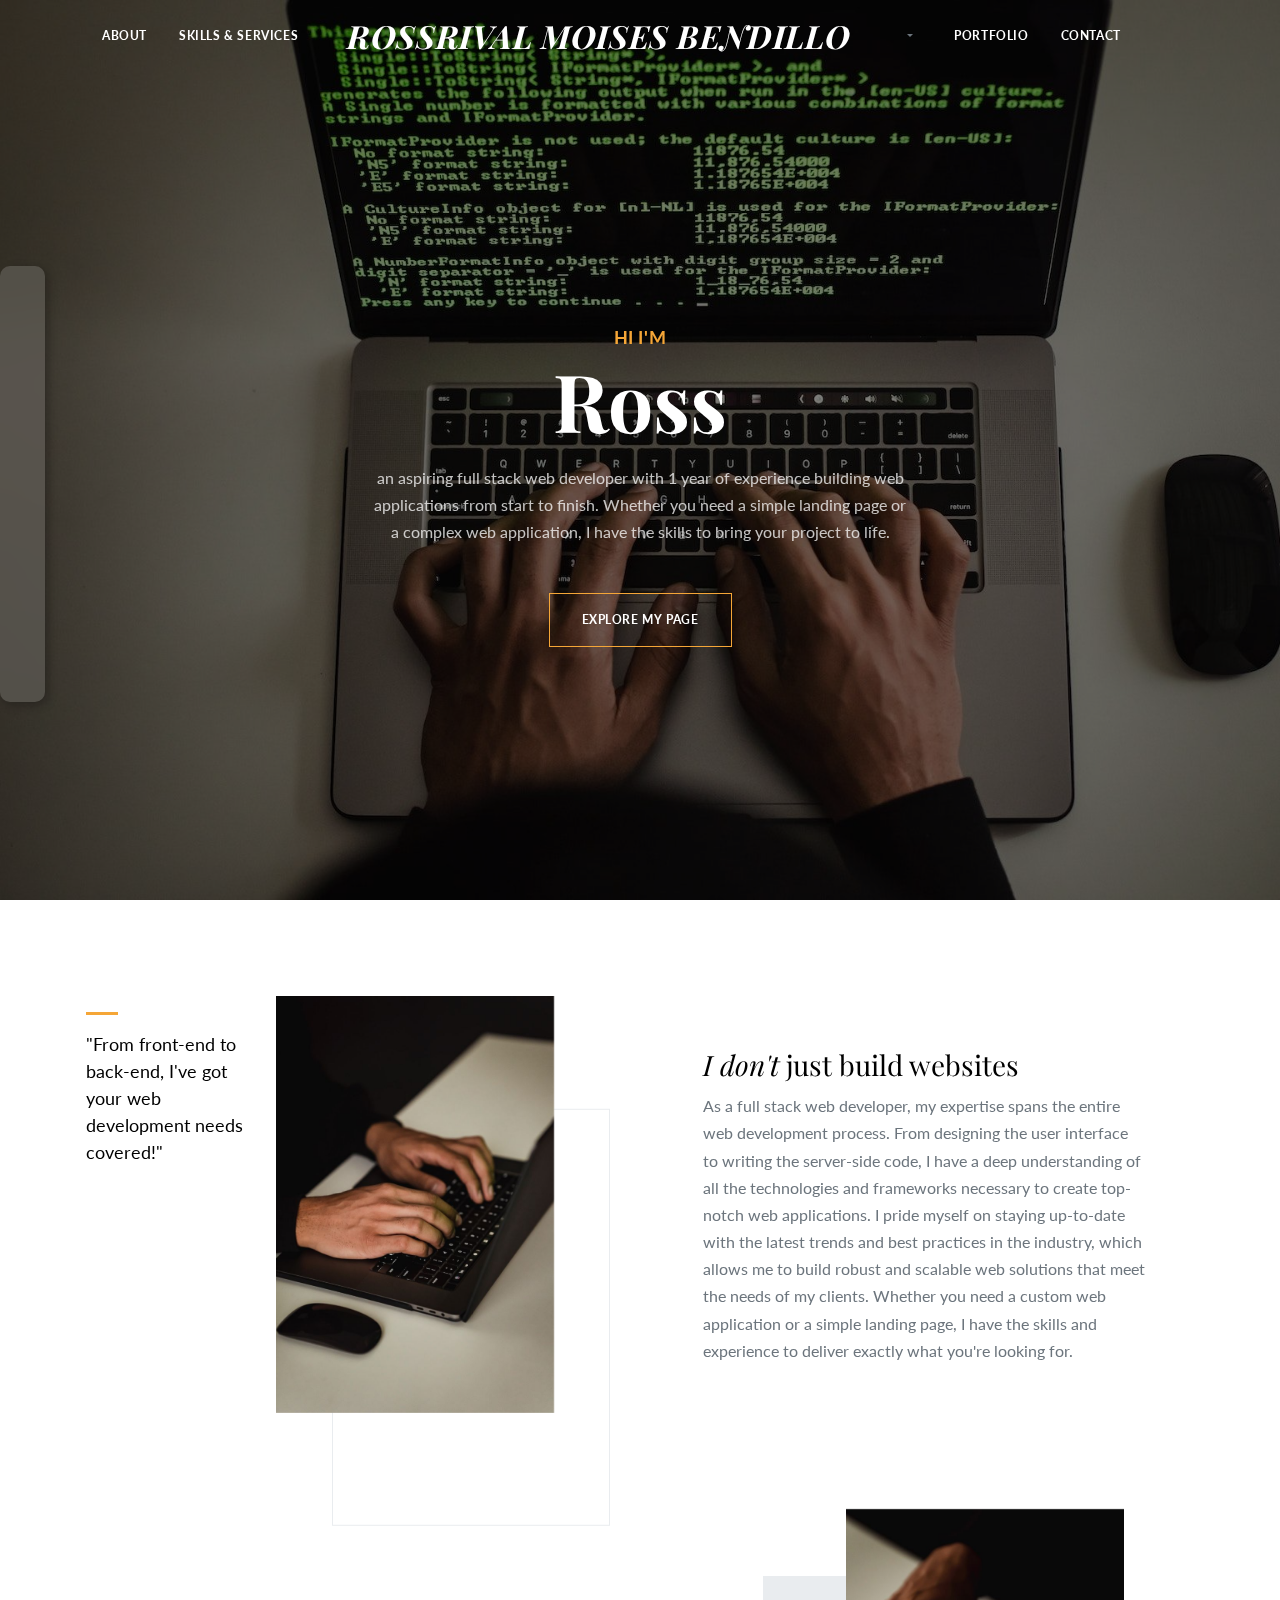
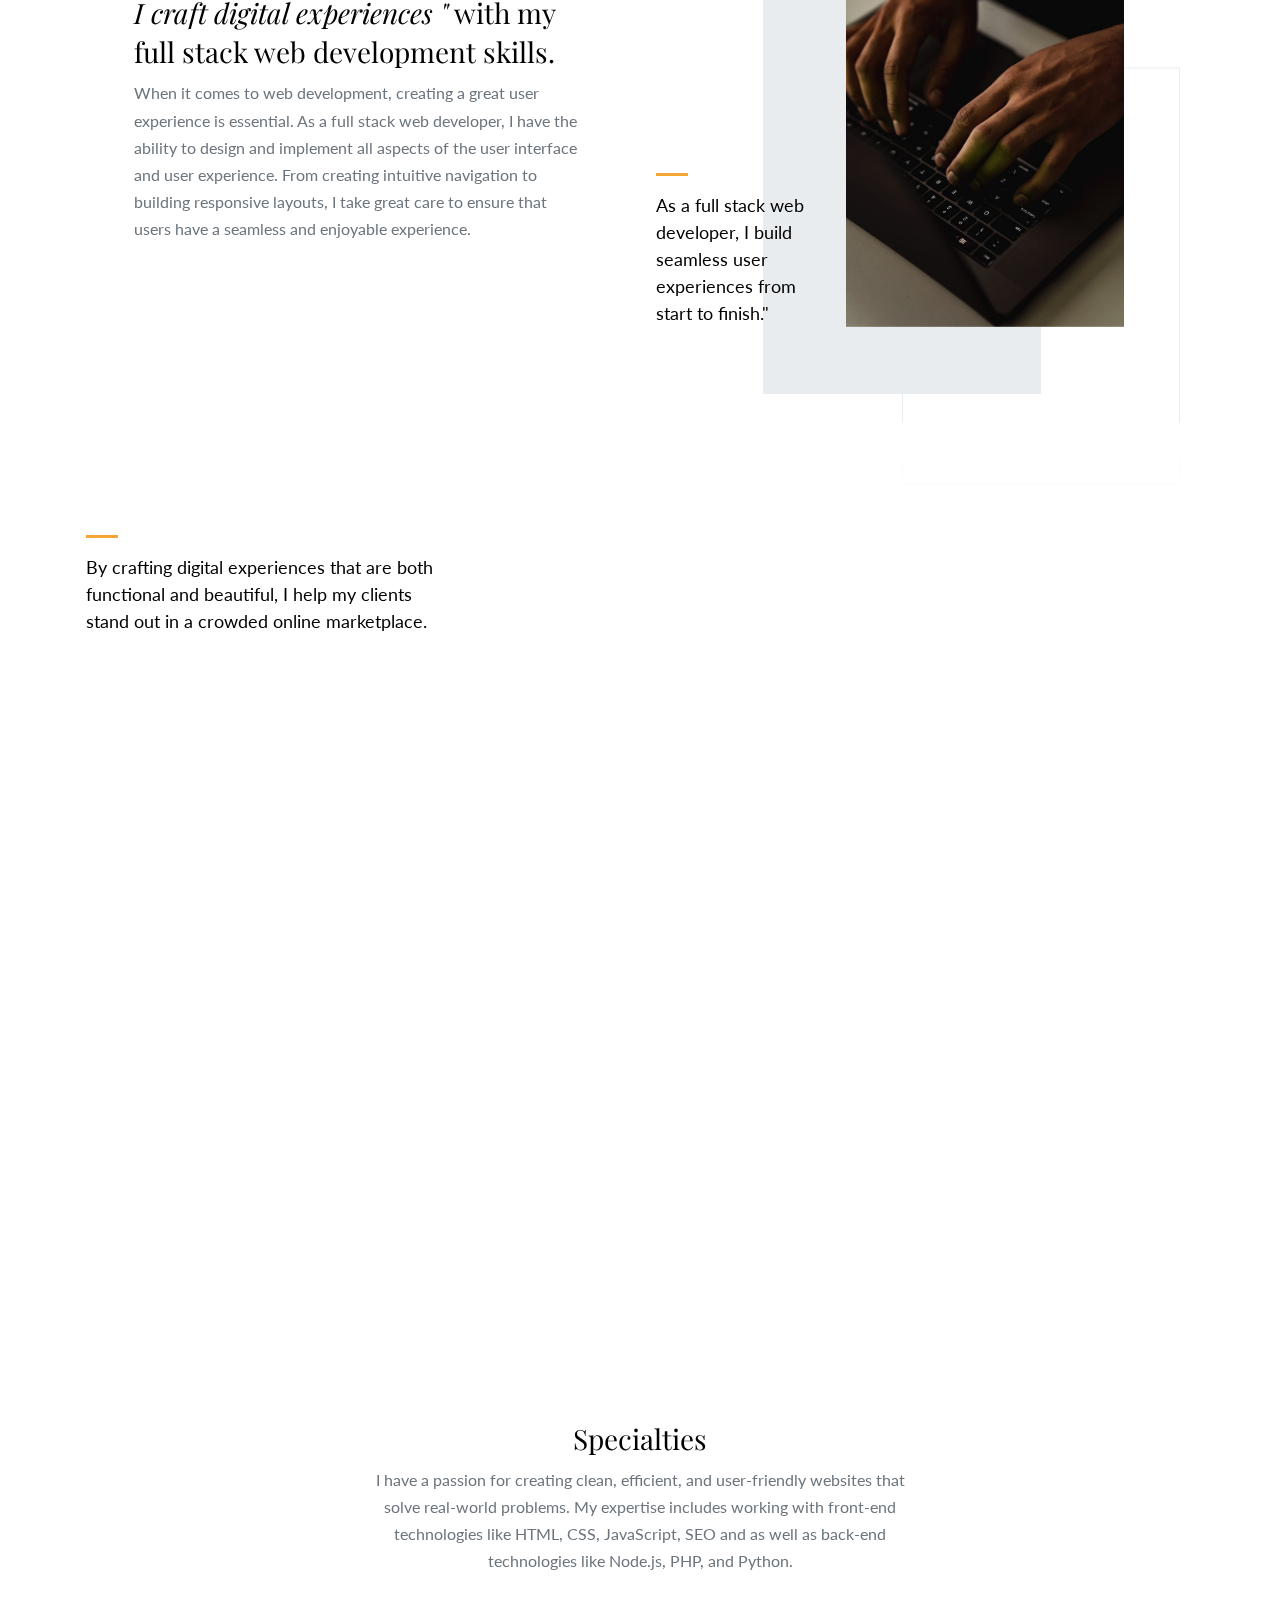
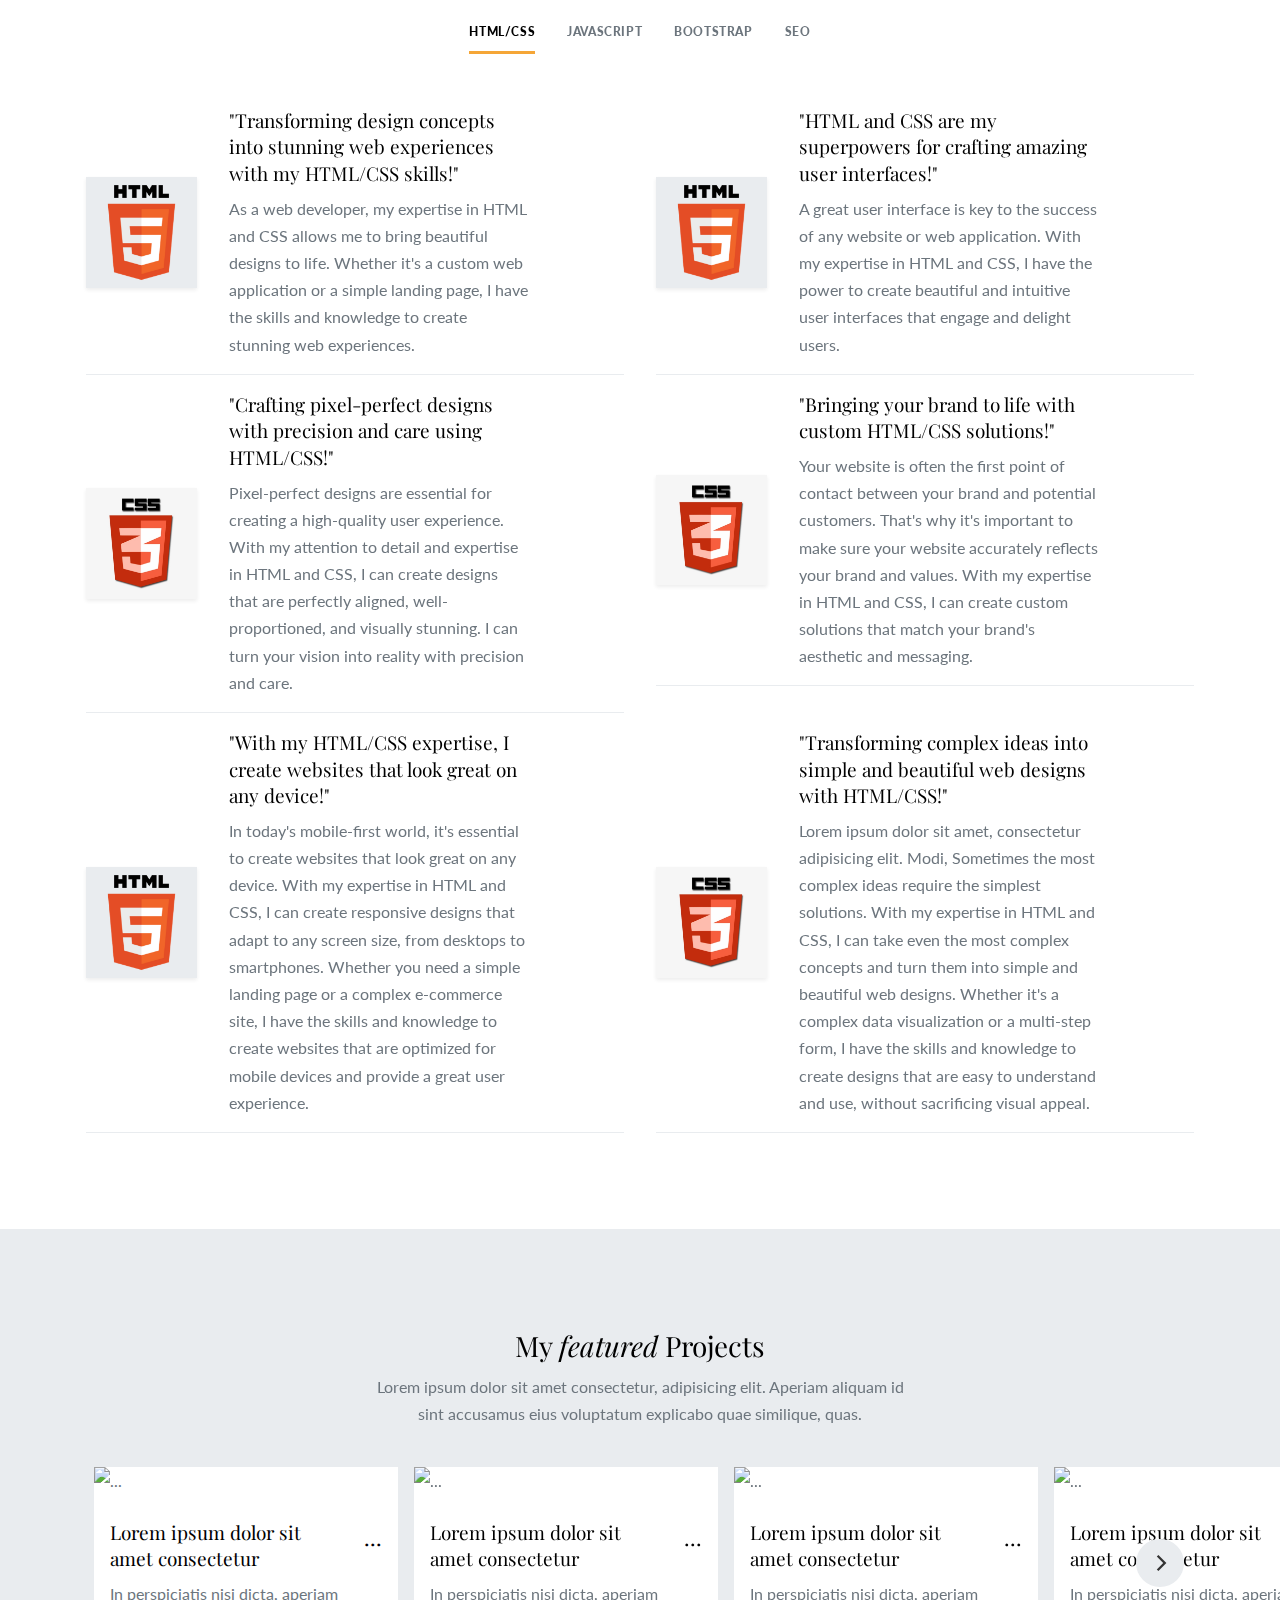
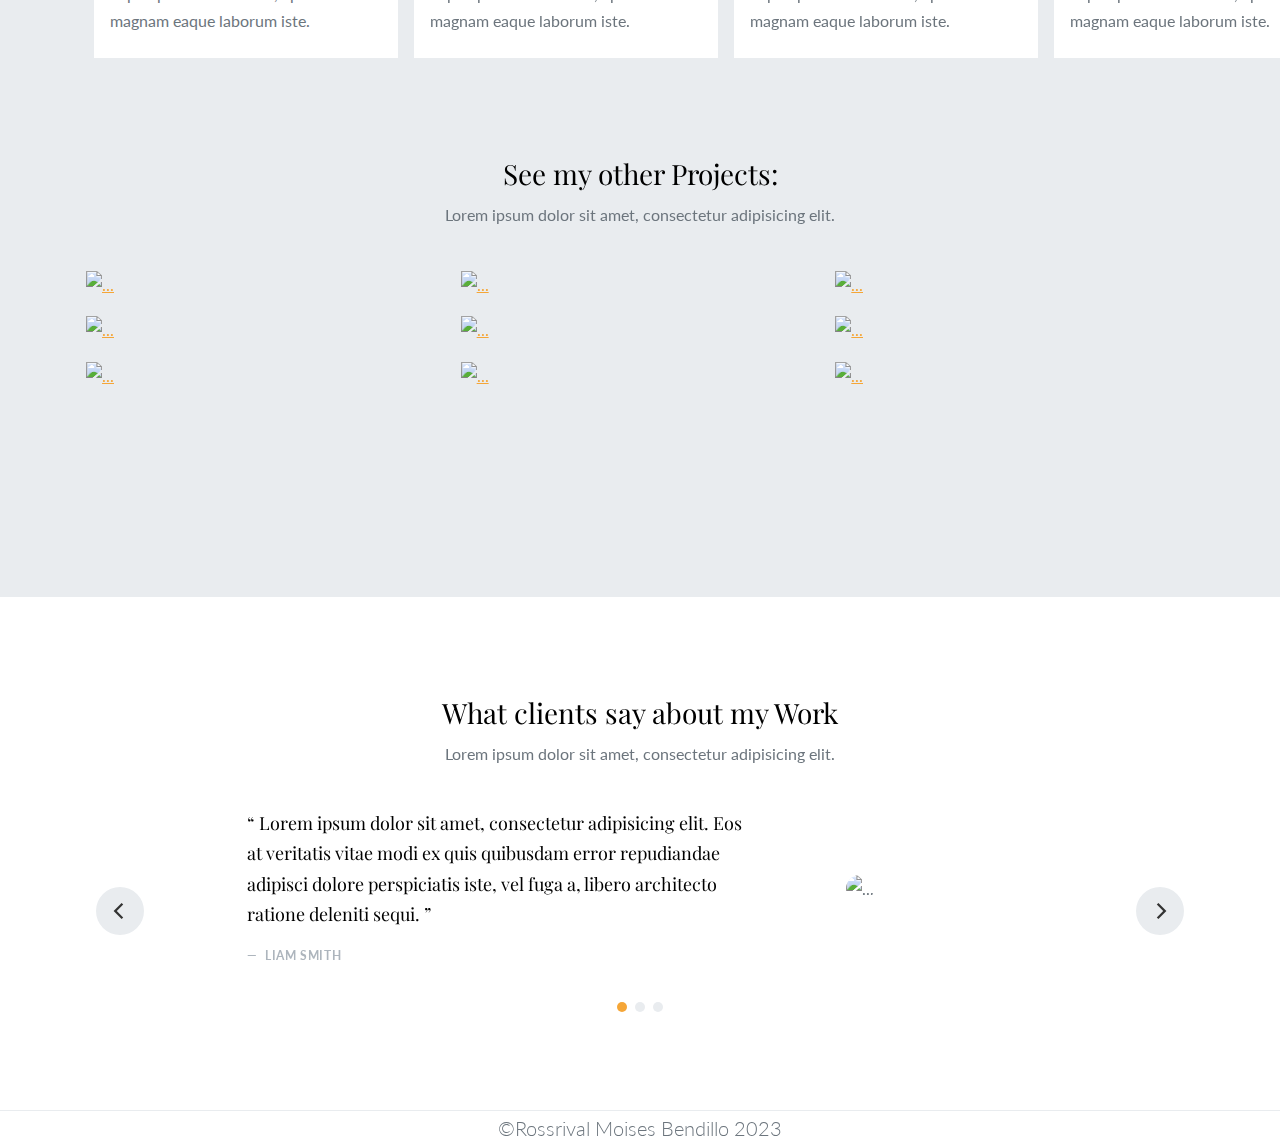
==== commit 35f7787a: "updated portfolio.html and contact.html" ====
--- a/index.html
+++ b/index.html
@@ -38,53 +38,73 @@
 <body>
 
   <!-- NAVBAR -->
-  <nav class="navbar navbar-dark navbar-expand-lg navbar-togglable fixed-top">
-    <div class="container">
-
-      <!-- Navbar brand (mobile) -->
-      <a class="navbar-brand d-lg-none" href="./index.html">Rossrival</a>
-
-      <!-- Navbar toggler -->
-      <button class="navbar-toggler" type="button" data-bs-toggle="collapse" data-bs-target="#navbarCollapse"
-        aria-controls="navbarCollapse" aria-expanded="false" aria-label="Toggle navigation">
-        <span class="navbar-toggler-icon"></span>
-      </button>
-
-      <!-- Navbar collapse -->
-      <div class="collapse navbar-collapse" id="navbarCollapse">
-
-        <!-- Navbar nav -->
-        <ul class="navbar-nav">
-          <li class="nav-item">
-            <a class="nav-link " href="...">About</a>
-          </li>
-          <li class="nav-item">
-            <a class="nav-link " href="...">Skills & Services</a>
-          </li>
-        </ul>
-
-        <!-- Navbar brand -->
-        <a class="navbar-brand d-none d-lg-flex mx-lg-auto active" href="./index.html">
-          Rossrival Moises Bendillo
-        </a>
-
-        <!-- Navbar nav -->
-        <ul class="navbar-nav">
-          <li class="nav-item">
-            <a class="nav-link " href="...">Portfolio</a>
-          </li>
-          <li class="nav-item">
-            <a class="nav-link " href="contact.html">Contact</a>
-          </li>
-        </ul>
-
+  <section id=rossrival>
+    <nav class="navbar navbar-dark navbar-expand-lg navbar-togglable fixed-top">
+      <div class="container">
+
+        <!-- Navbar brand (mobile) -->
+        <a class="navbar-brand d-lg-none" href="./index.html">Rossrival</a>
+
+        <!-- Navbar toggler -->
+        <button class="navbar-toggler" type="button" data-bs-toggle="collapse" data-bs-target="#navbarCollapse"
+          aria-controls="navbarCollapse" aria-expanded="false" aria-label="Toggle navigation">
+          <span class="navbar-toggler-icon"></span>
+        </button>
+
+        <!-- Navbar collapse -->
+        <div class="collapse navbar-collapse" id="navbarCollapse">
+
+          <!-- Navbar nav -->
+          <ul class="navbar-nav">
+            <li class="nav-item">
+              <a class="nav-link " href="...">About</a>
+            </li>
+            <li class="nav-item">
+              <a class="nav-link " href="...">Skills & Services</a>
+            </li>
+          </ul>
+
+          <!-- Navbar brand -->
+          <div class="btn-group">
+            <button type="button" class="btn "><a class="navbar-brand d-none d-lg-flex mx-lg-auto active"
+                href="./index.html">
+                Rossrival Moises Bendillo
+              </a></button>
+            <button type="button" class="btn  dropdown-toggle dropdown-toggle-split" data-bs-toggle="dropdown"
+              aria-expanded="false">
+              <span class="visually-hidden">Toggle Dropdown</span>
+            </button>
+            <ul class="dropdown-menu">
+              <li><a class="dropdown-item" href="#rossrival">Home</a></li>
+              <li><a class="dropdown-item" href="#explore">Explore</a></li>
+              <li><a class="dropdown-item" href="#skills">Skills & Services</a></li>
+              <li><a class="dropdown-item" href="#gallery">Projects</a></li>
+              <li>
+                <hr class="dropdown-divider">
+              </li>
+              <li><a class="dropdown-item" href="#">Resume</a></li>
+            </ul>
+          </div>
+
+
+          <!-- Navbar nav -->
+          <ul class="navbar-nav">
+            <li class="nav-item">
+              <a class="nav-link " href="portfolio.html">Portfolio</a>
+            </li>
+            <li class="nav-item">
+              <a class="nav-link " href="contact.html">Contact</a>
+            </li>
+          </ul>
+
+        </div>
       </div>
-    </div>
-  </nav>
+    </nav>
+  </section>
 
   <!----------Sticky Navbar left--------------->
   <div class="navbar-left" ">
-    <a href=" #Ross" target="_blank"> <i class="fa-solid fa-registered "></i></a>
+    <a href=" #ross" target="_blank"> <i class="fa-solid fa-registered "></i></a>
     <a href="https://github.com/Kashea/" target="_blank"> <i class="fa-brands fa-github"> </i></a>
     <a href="https://www.facebook.com/rbendillo/" target="_blank"> <i class="fa-brands fa-facebook"></i></a>
     <a href="https://www.linkedin.com/in/rossrival-bendillo-96248b77/" target="_blank"> <i class="fa-brands fa-linkedin"
@@ -113,7 +133,8 @@
 
             <!-- Subheading -->
             <p class="text-center text-white-75 mb-7">
-              a full stack web developer with 1 year of experience building web applications from start to finish.
+              an aspiring full stack web developer with 1 year of experience building web applications from start to
+              finish.
               Whether you need a simple landing page or a complex web application, I have the skills to bring your
               project to life.
             </p>
@@ -257,7 +278,7 @@
   </section>
 
   <!-- MENU -->
-  <section class="py-7 py-md-9 border-bottom">
+  <section class="py-7 py-md-9 border-bottom" id="skills">
     <div class="container">
       <div class="row justify-content-center">
         <div class="col-12 col-md-8 col-lg-6 text-center">
@@ -1120,7 +1141,7 @@
   </section>
 
   <!-- Projects -->
-  <section class="py-7 py-md-9 overflow-hidden bg-light">
+  <section class="py-7 py-md-9 overflow-hidden bg-light" id="gallery">
 
     <div class="container">
       <div class="row justify-content-center">
@@ -1535,15 +1556,11 @@
     </div>
   </section>
 
-
-
   <!-- FOOTER -->
   <footer>
     <p class="lead text-center my-auto p-auto">&copy;Rossrival Moises Bendillo 2023</p>
   </footer>
 
-
-
   <!-- JAVASCRIPT -->
   <!-- Vendor JS -->
   <script src="./assets/js/vendor.bundle.js"></script>
@@ -1554,14 +1571,6 @@
   <!-- Font-Awesome -->
   <script src="https://kit.fontawesome.com/6b50901590.js" crossorigin="anonymous"></script>
 
-  <script>
-    $(document).ready(function () {
-      $('#myModal').on('show.bs.modal', function (e) {
-        var img = $(e.relatedTarget).attr('href'); // get image with <a> tag
-        $('#showimg').attr('src', img); //load image in modal
-      });
-    });
-  </script>
 
 </body>
 
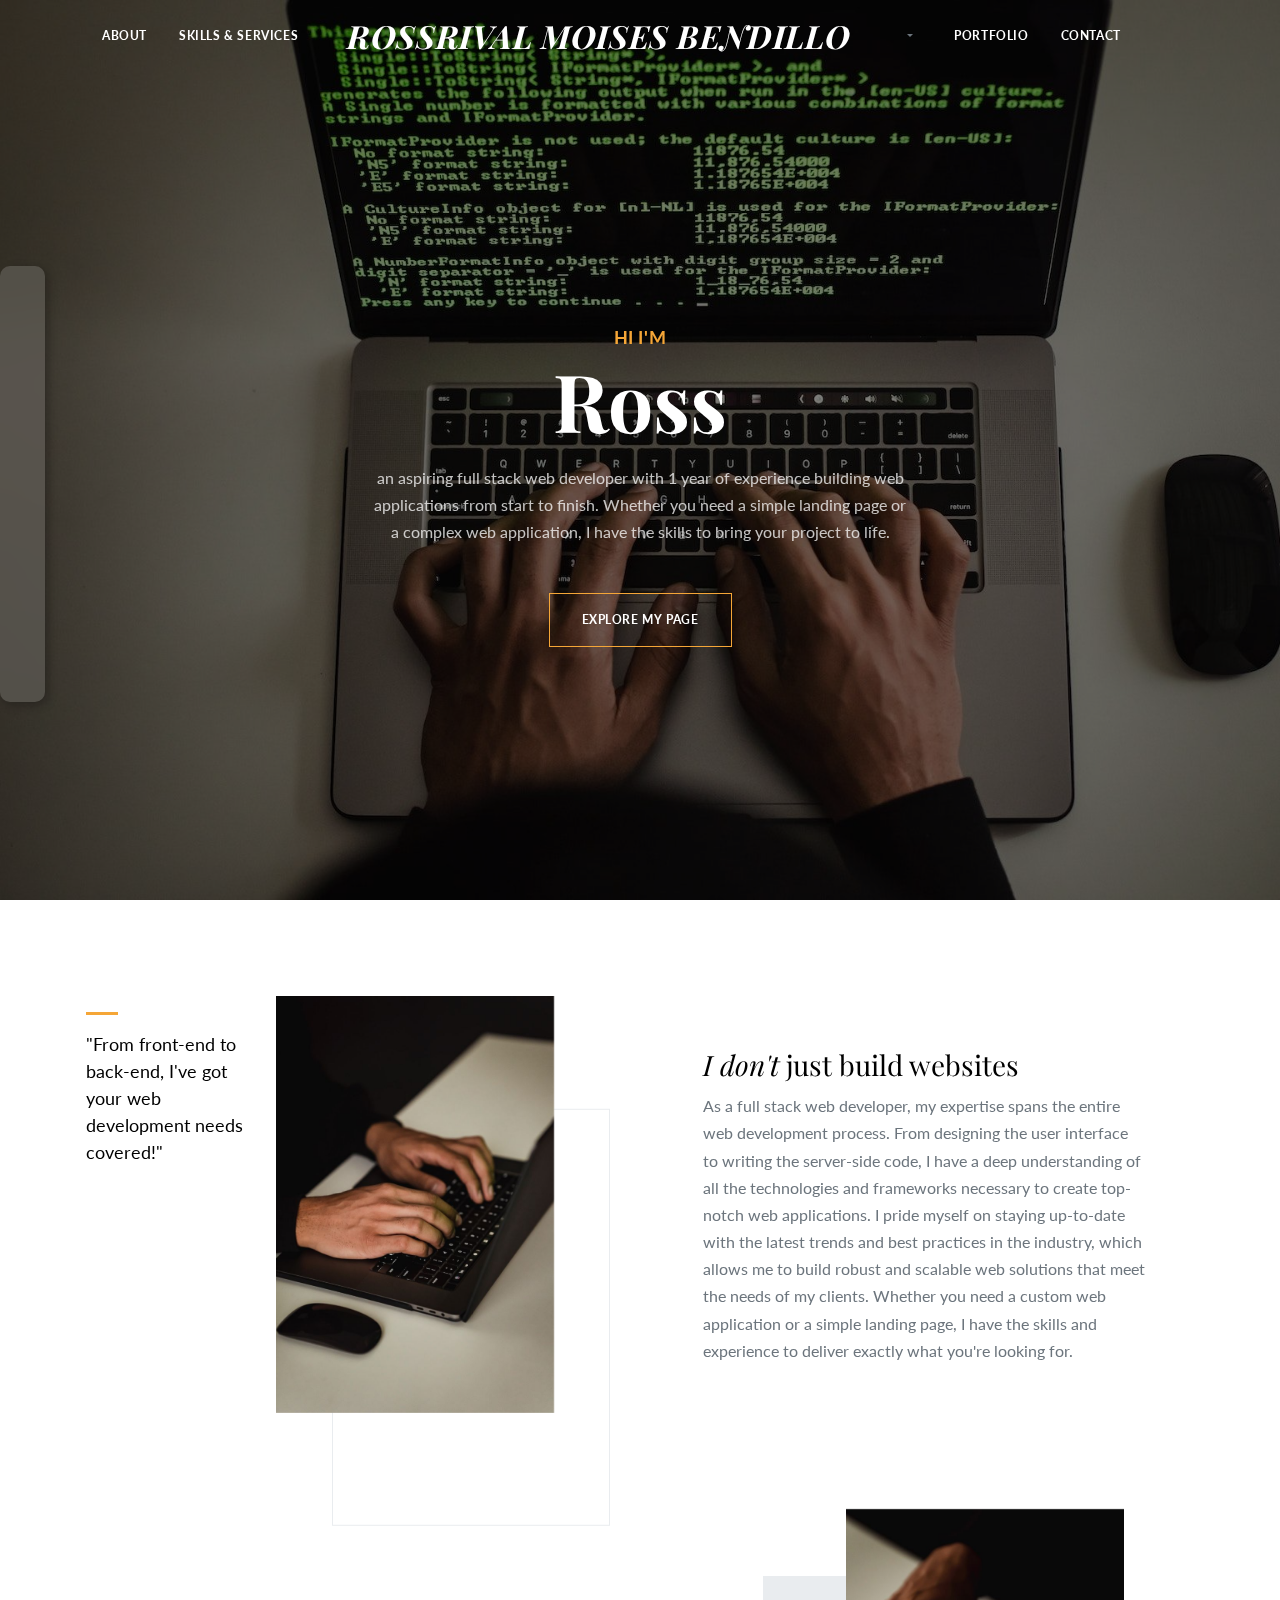
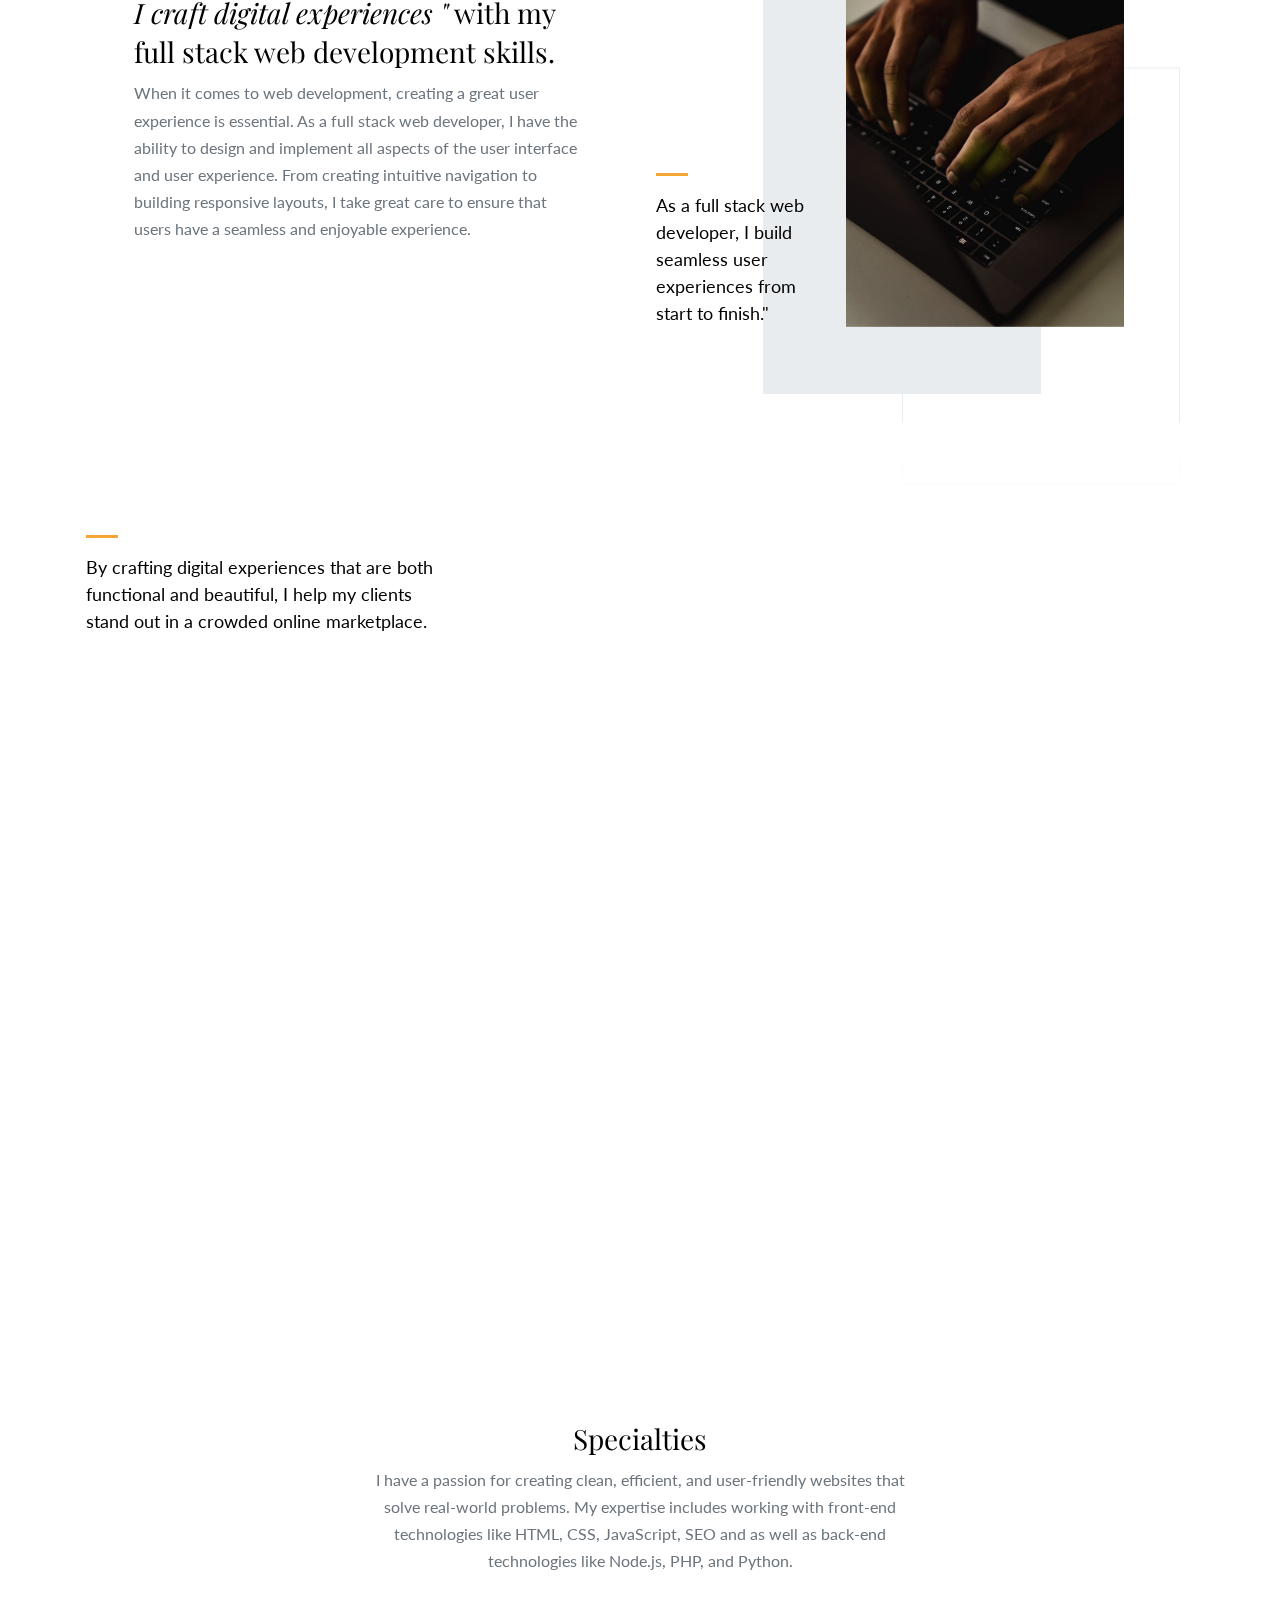
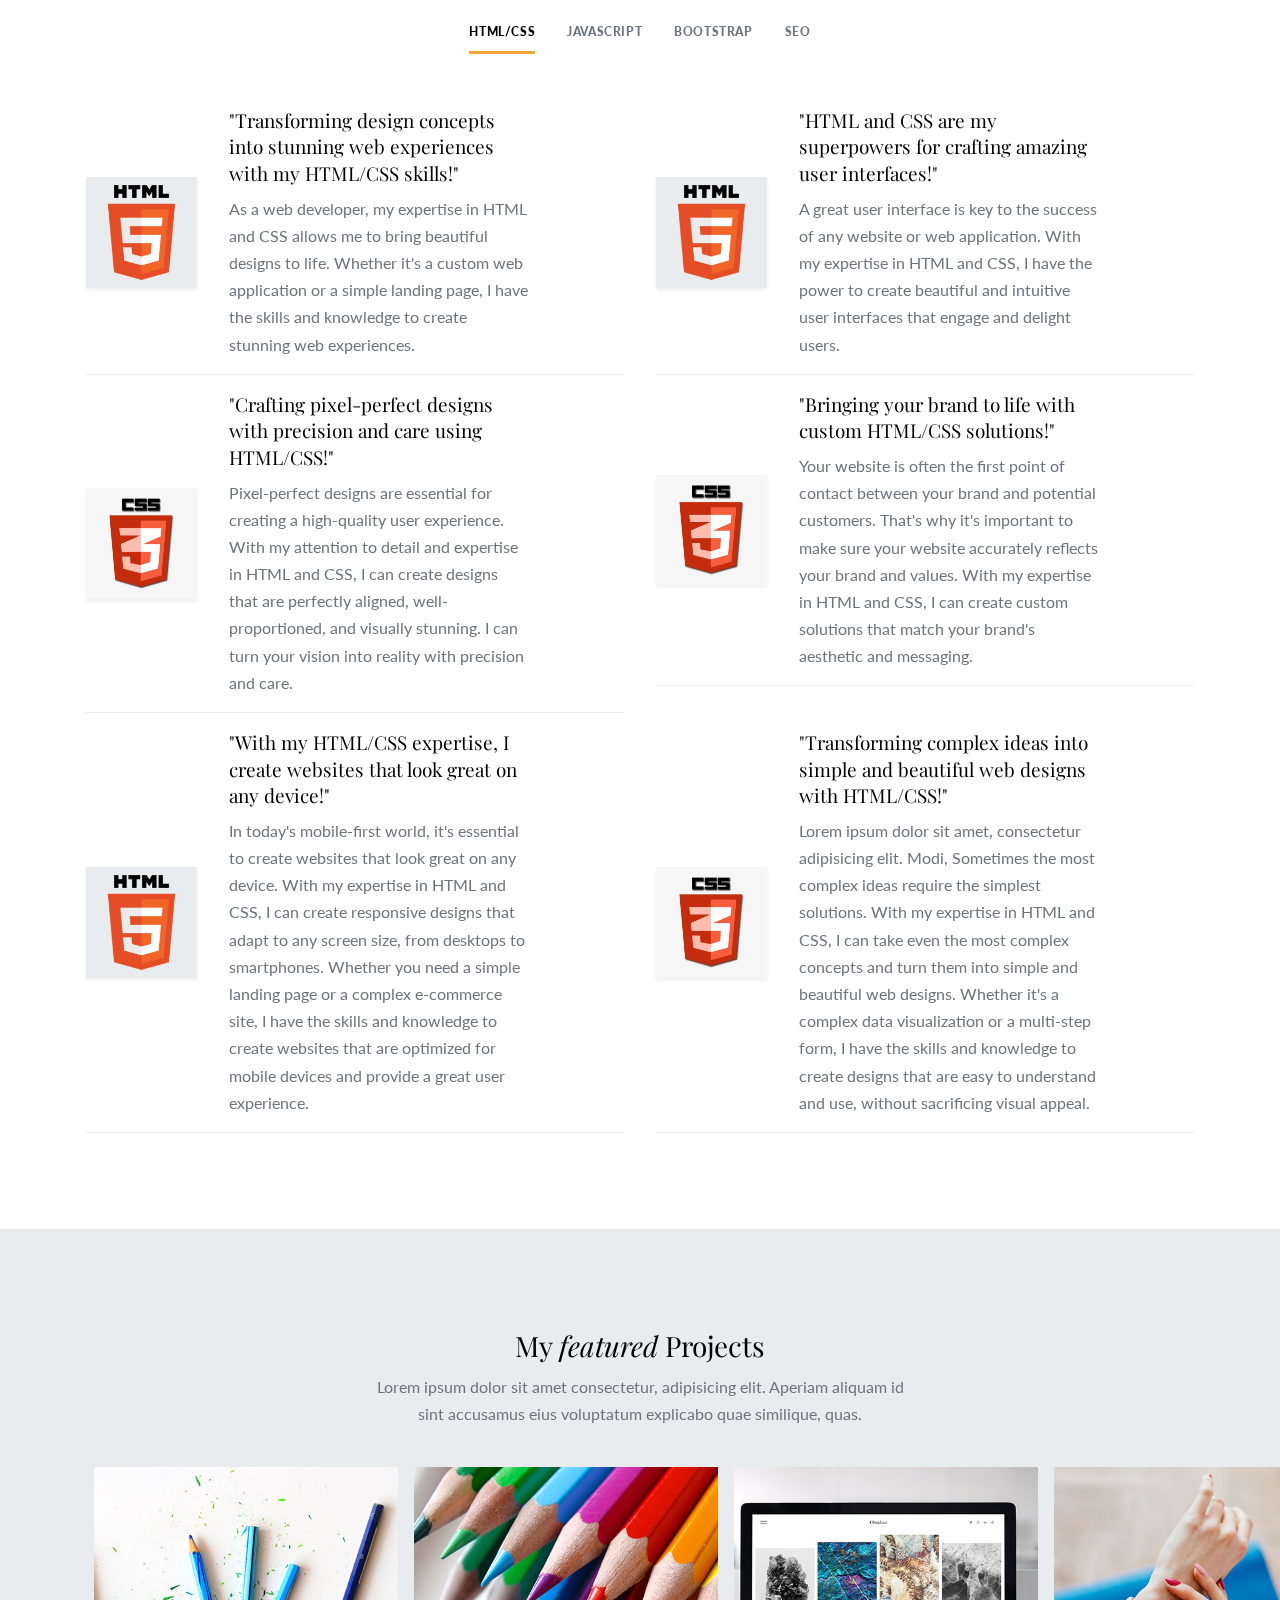
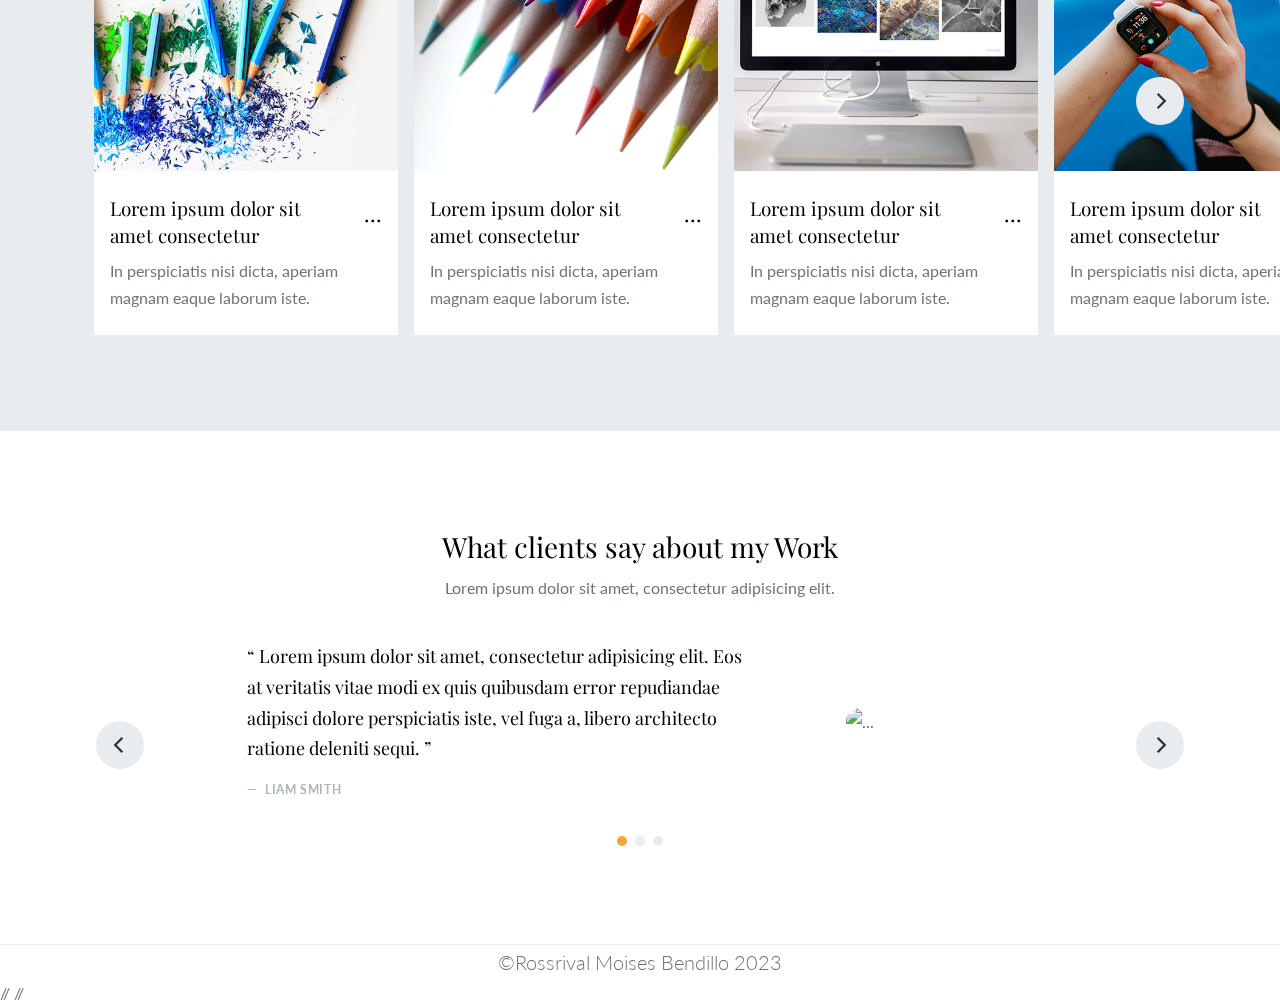
==== commit 9f930260: "updated landing page, corrected footers and nav sections" ====
--- a/index.html
+++ b/index.html
@@ -115,7 +115,8 @@
   </div>
 
   <!-- WELCOME -->
-  <header data-jarallax data-speed=".8" style="background-image: url(assets/img/banner.jpg);">
+
+  <header data-jarallax data-speed=".8" style="background:url(assets/img/banner.jpg);">
     <div class="d-flex flex-column min-vh-100 bg-black-50 pt-10 pt-md-8 pb-7 pb-md-0">
       <div class="container my-auto">
         <div class="row justify-content-center">
@@ -150,6 +151,11 @@
 
     </div>
   </header>
+
+
+
+
+
 
   <!-- DISCOVER -->
   <section class="pt-7 pt-md-9" id="explore">
@@ -1172,7 +1178,7 @@
               <div class="card border-0">
 
                 <!-- Image -->
-                <img class="card-img-top" src="..." alt="..." />
+                <img class="card-img-top" src="assets/img/images/portfolio-item1.jpg" alt="thumbnail-1" />
 
                 <!-- Body -->
                 <div class="card-body">
@@ -1203,7 +1209,7 @@
               <div class="card border-0">
 
                 <!-- Image -->
-                <img class="card-img-top" src="..." alt="..." />
+                <img class="card-img-top" src="assets/img/images/portfolio-item2.jpg" alt="thumbnail-2" />
 
                 <!-- Body -->
                 <div class="card-body">
@@ -1234,7 +1240,7 @@
               <div class="card border-0">
 
                 <!-- Image -->
-                <img class="card-img-top" src="..." alt="..." />
+                <img class="card-img-top" src="assets/img/images/portfolio-item3.jpg" alt="thumbnail-3" />
 
                 <!-- Body -->
                 <div class="card-body">
@@ -1265,7 +1271,7 @@
               <div class="card border-0">
 
                 <!-- Image -->
-                <img class="card-img-top" src="..." alt="..." />
+                <img class="card-img-top" src="assets/img/images/portfolio-item4.jpg" alt="thumbnail-4" />
 
                 <!-- Body -->
                 <div class="card-body">
@@ -1296,7 +1302,7 @@
               <div class="card border-0">
 
                 <!-- Image -->
-                <img class="card-img-top" src="..." alt="..." />
+                <img class="card-img-top" src="assets/img/images/portfolio-item5.jpg" alt="thumbnail-5" />
 
                 <!-- Body -->
                 <div class="card-body">
@@ -1327,7 +1333,7 @@
               <div class="card border-0">
 
                 <!-- Image -->
-                <img class="card-img-top" src="..." alt="..." />
+                <img class="card-img-top" src="assets/img/images/portfolio-item6.jpg" alt="thumbnail-6" />
 
                 <!-- Body -->
                 <div class="card-body">
@@ -1358,92 +1364,7 @@
       </div>
     </div>
 
-    <!-- GALLERY -->
-    <section class=" py-7 py-md-9">
-      <div class="container">
-        <div class="row justify-content-center">
-          <div class="col-12 col-md-8 col-lg-6 text-center">
-
-            <!-- Heading -->
-            <h2 class="mb-2">
-              See my other Projects:
-            </h2>
-
-            <!-- Subheading -->
-            <p class=" mb-6">
-              Lorem ipsum dolor sit amet, consectetur adipisicing elit.
-            </p>
-
-          </div>
-        </div>
-        <div class="row gx-3" data-isotope>
-
-          <!-- Item -->
-          <div class="col-6 col-sm-6 col-md-4 portfolio">
-            <a class="d-block mb-3" href="#" data-bigpicture='{ "imgSrc": "assets/img/..." }'>
-              <img class="img-fluid" src="assets/img/..." alt="...">
-            </a>
-          </div>
-          <!-- Item -->
-          <div class="col-6 col-sm-6 col-md-4 portfolio">
-            <a class="d-block mb-3" href="#" data-bigpicture='{ "imgSrc": "assets/img/..." }'>
-              <img class="img-fluid" src="assets/img/..." alt="...">
-            </a>
-          </div>
-          <!-- Item -->
-          <div class="col-6 col-sm-6 col-md-4 portfolio">
-            <a class="d-block mb-3" href="#" data-bigpicture='{ "imgSrc": "assets/img/..." }'>
-              <img class="img-fluid" src="assets/img/..." alt="...">
-            </a>
-          </div>
-          <!-- Item -->
-          <div class="col-6 col-sm-6 col-md-4 portfolio">
-            <a class="d-block mb-3" href="#" data-bigpicture='{ "imgSrc": "assets/img/..." }'>
-              <img class="img-fluid" src="assets/img/..." alt="...">
-            </a>
-          </div>
-          <!-- Item -->
-          <div class="col-6 col-sm-6 col-md-4 portfolio">
-            <a class="d-block mb-3" href="#" data-bigpicture='{ "imgSrc": "assets/img/..." }'>
-              <img class="img-fluid" src="assets/img/..." alt="...">
-            </a>
-          </div>
-          <!-- Item -->
-          <div class="col-6 col-sm-6 col-md-4 portfolio">
-            <a class="d-block mb-3" href="#" data-bigpicture='{ "imgSrc": "assets/img/..." }'>
-              <img class="img-fluid" src="assets/img/..." alt="...">
-            </a>
-          </div>
-          <!-- Item -->
-          <div class="col-6 col-sm-6 col-md-4 portfolio">
-            <a class="d-block mb-3" href="#" data-bigpicture='{ "imgSrc": "assets/img/..." }'>
-              <img class="img-fluid" src="assets/img/..." alt="...">
-            </a>
-          </div>
-          <!-- Item -->
-          <div class="col-6 col-sm-6 col-md-4 portfolio">
-            <a class="d-block mb-3" href="#" data-bigpicture='{ "imgSrc": "assets/img/..." }'>
-              <img class="img-fluid" src="assets/img/..." alt="...">
-            </a>
-          </div>
-          <!-- Item -->
-          <div class="col-6 col-sm-6 col-md-4 portfolio">
-            <a class="d-block mb-3" href="#" data-bigpicture='{ "imgSrc": "assets/img/..." }'>
-              <img class="img-fluid" src="assets/img/..." alt="...">
-            </a>
-          </div>
-
-
-
-        </div>
-      </div>
-    </section>
-
   </section>
-
-
-
-
 
   <!-- TESTIMONIALS -->
   <section class="py-7 py-md-9 border-bottom">
@@ -1563,17 +1484,20 @@
 
   <!-- JAVASCRIPT -->
   <!-- Vendor JS -->
+  <!-- Vendor JS -->
   <script src="./assets/js/vendor.bundle.js"></script>
 
   <!-- Theme JS -->
   <script src="./assets/js/theme.bundle.js"></script>
 
-  <!-- Font-Awesome -->
+  // <!-- Font-Awesome -->
   <script src="https://kit.fontawesome.com/6b50901590.js" crossorigin="anonymous"></script>
 
 
+
+
 </body>
 
 </html>
 
-<!-- https://yevgenysim-turkey.github.io/touche/index.html -->+// <!-- https://yevgenysim-turkey.github.io/touche/index.html -->--- a/assets/css/libs.bundle.css
+++ b/assets/css/libs.bundle.css
@@ -193,3 +193,22 @@
   border: 1px solid #fff;
   padding: 5px 15px;
 }
+
+/* loading blurred bg */
+
+.bg {
+  /* Set rules to fill background */
+  min-height: 106%;
+  min-width: 1024px;
+
+  /* Set up proportionate scaling */
+  width: 106%;
+  height: auto;
+  z-index: -1;
+  filter: blur(30px);
+}
+
+.loading-text {
+  font-size: 50px;
+  color: gray;
+}
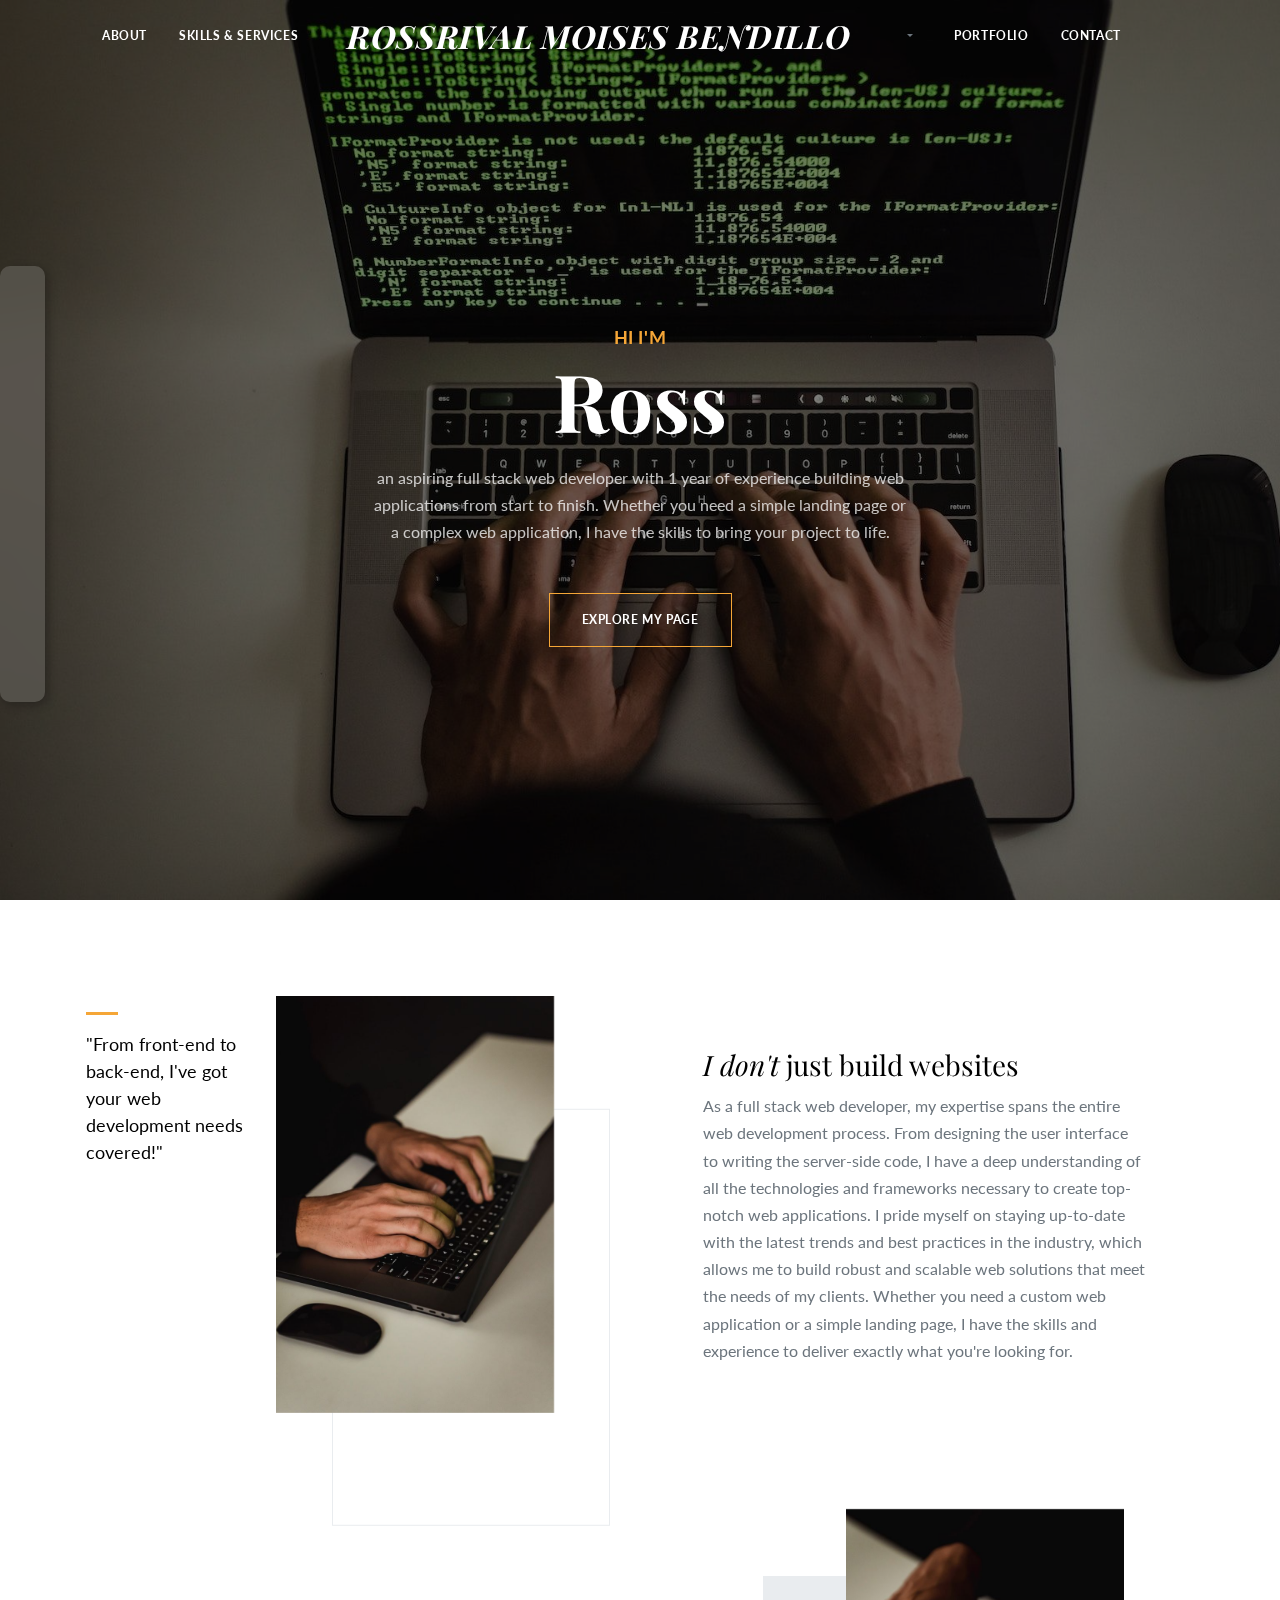
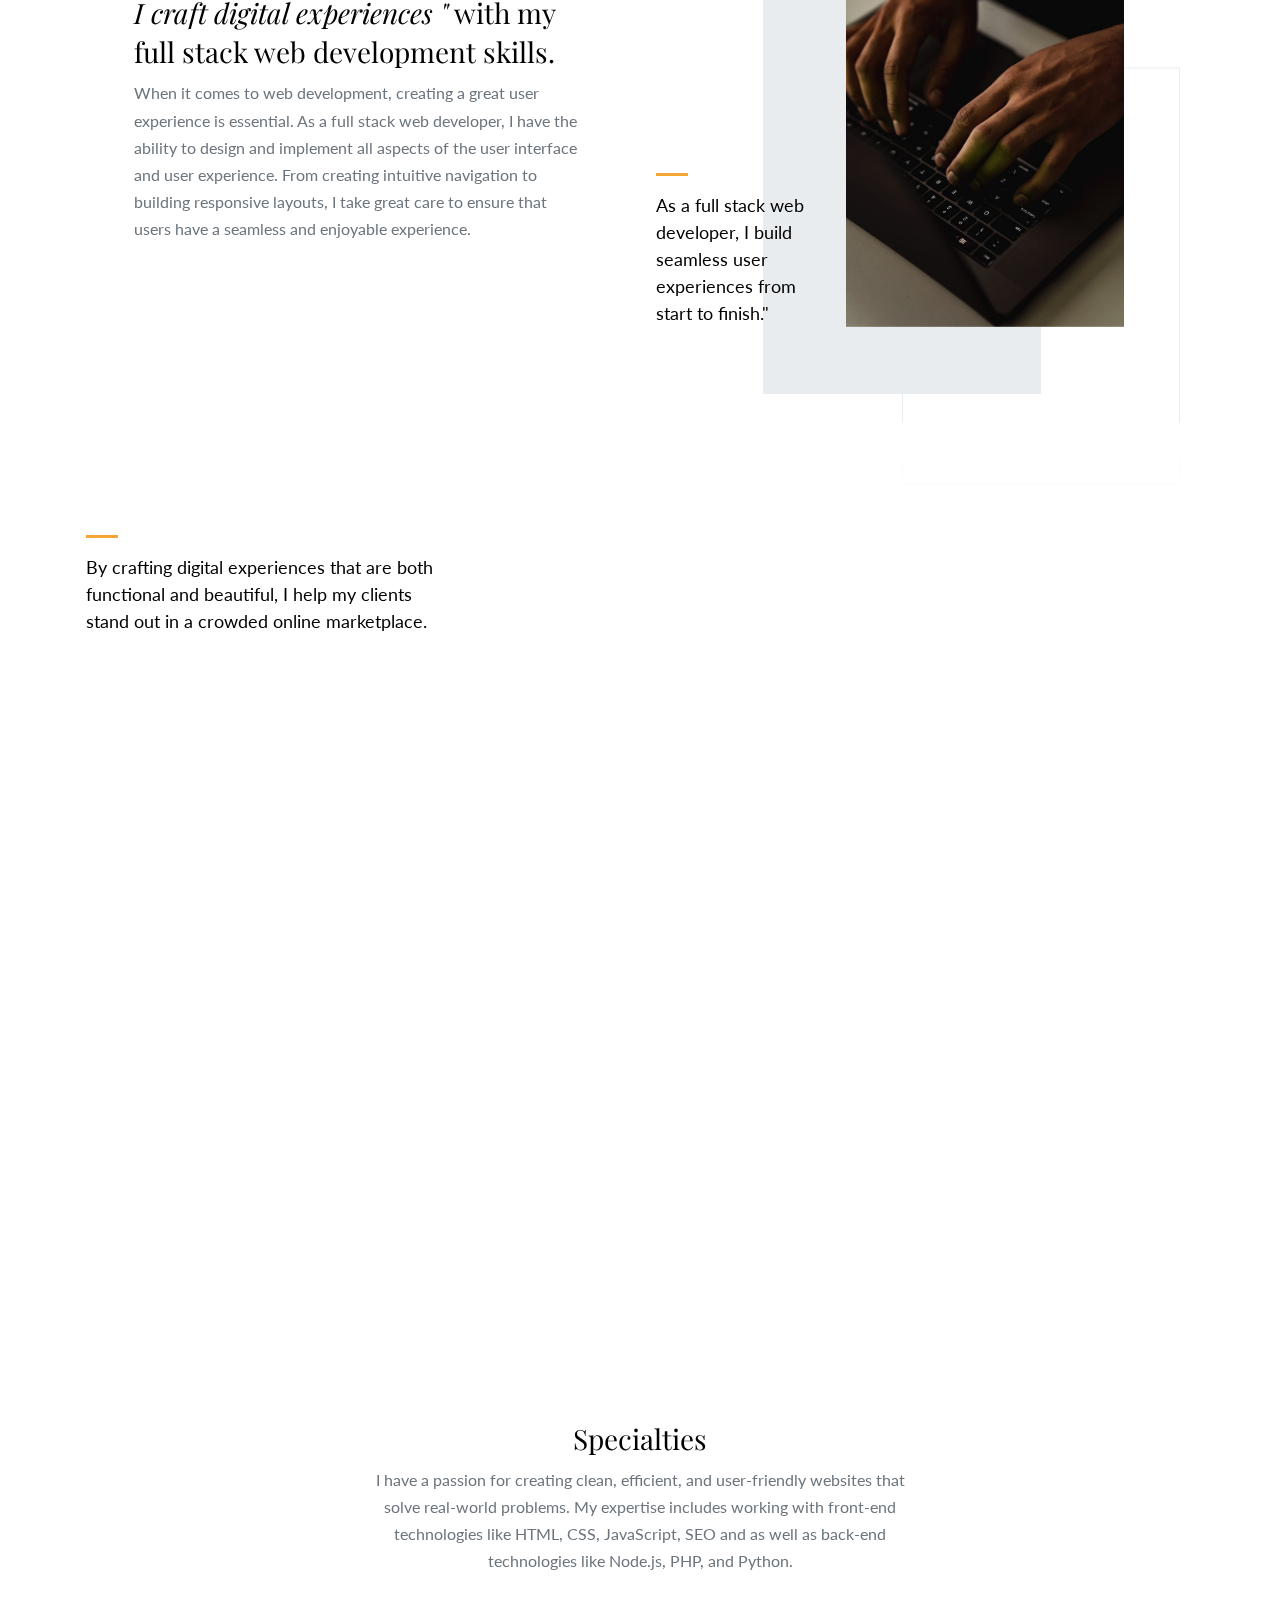
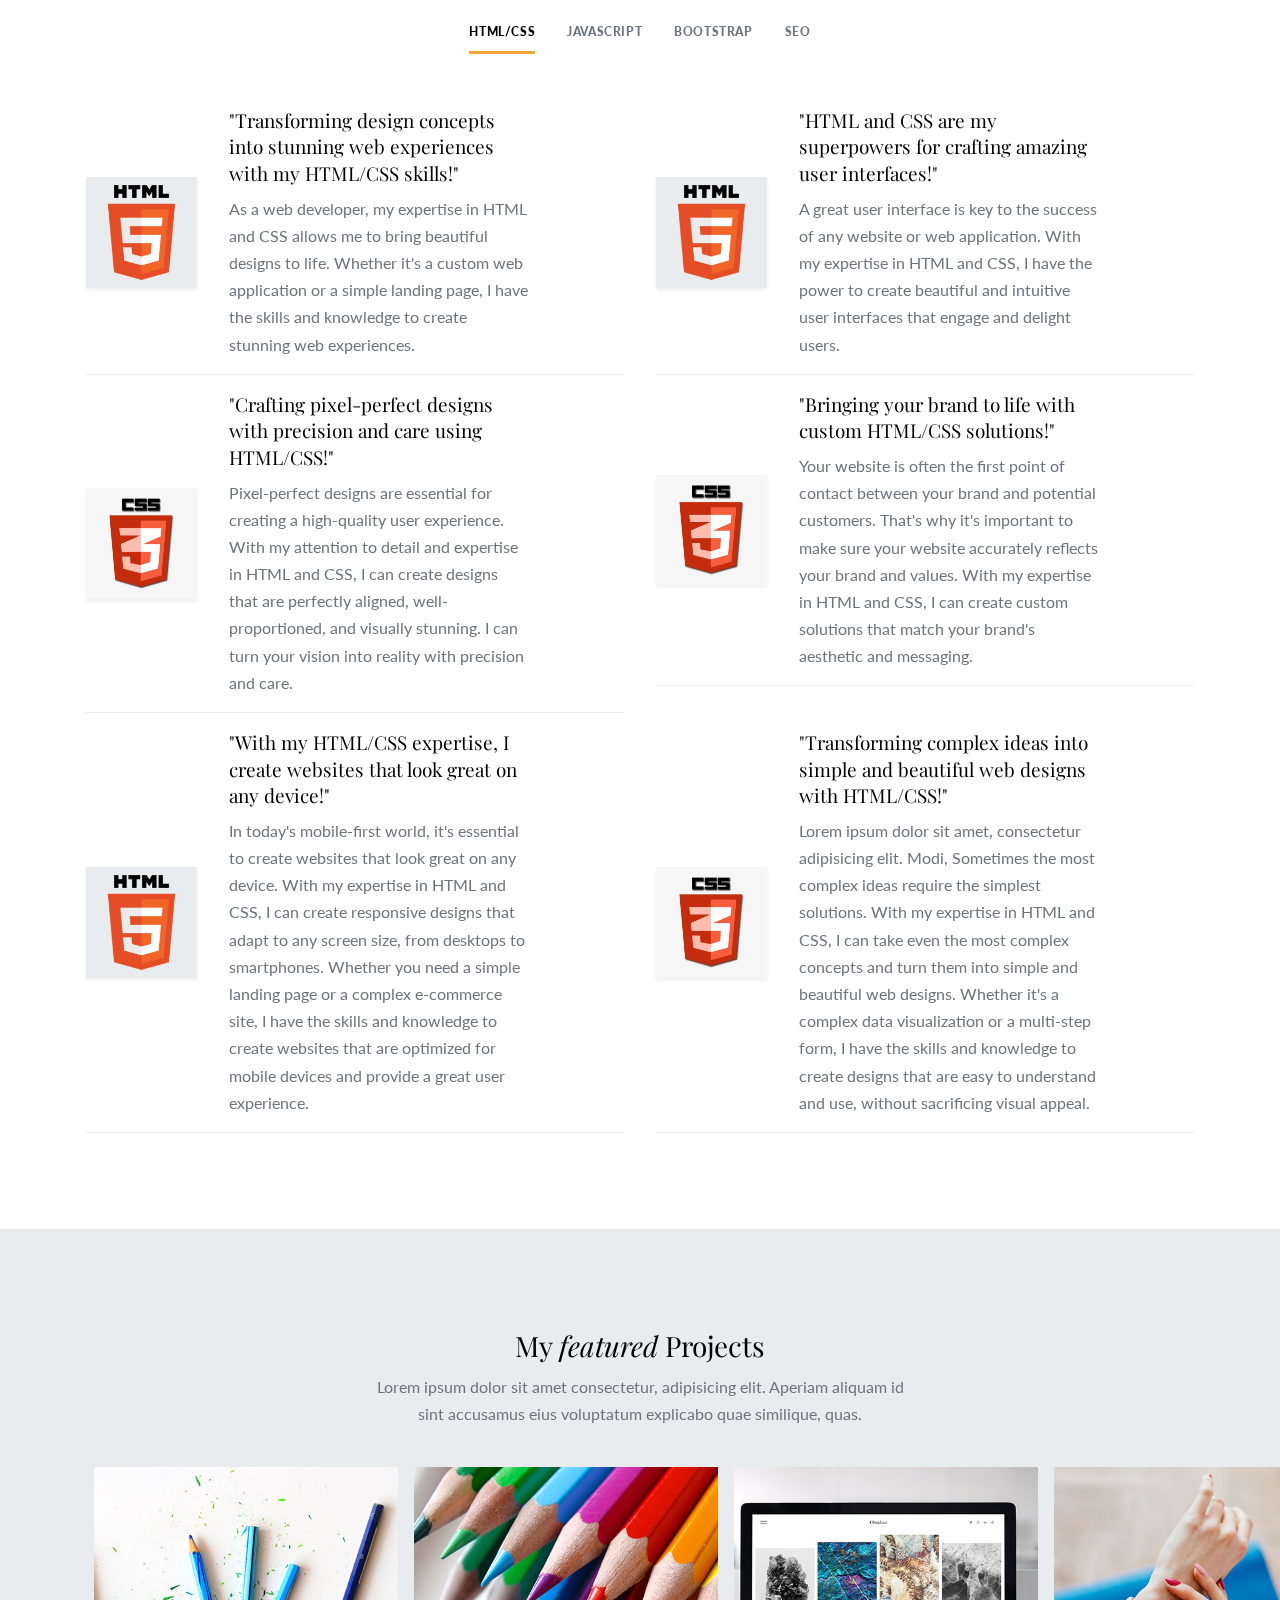
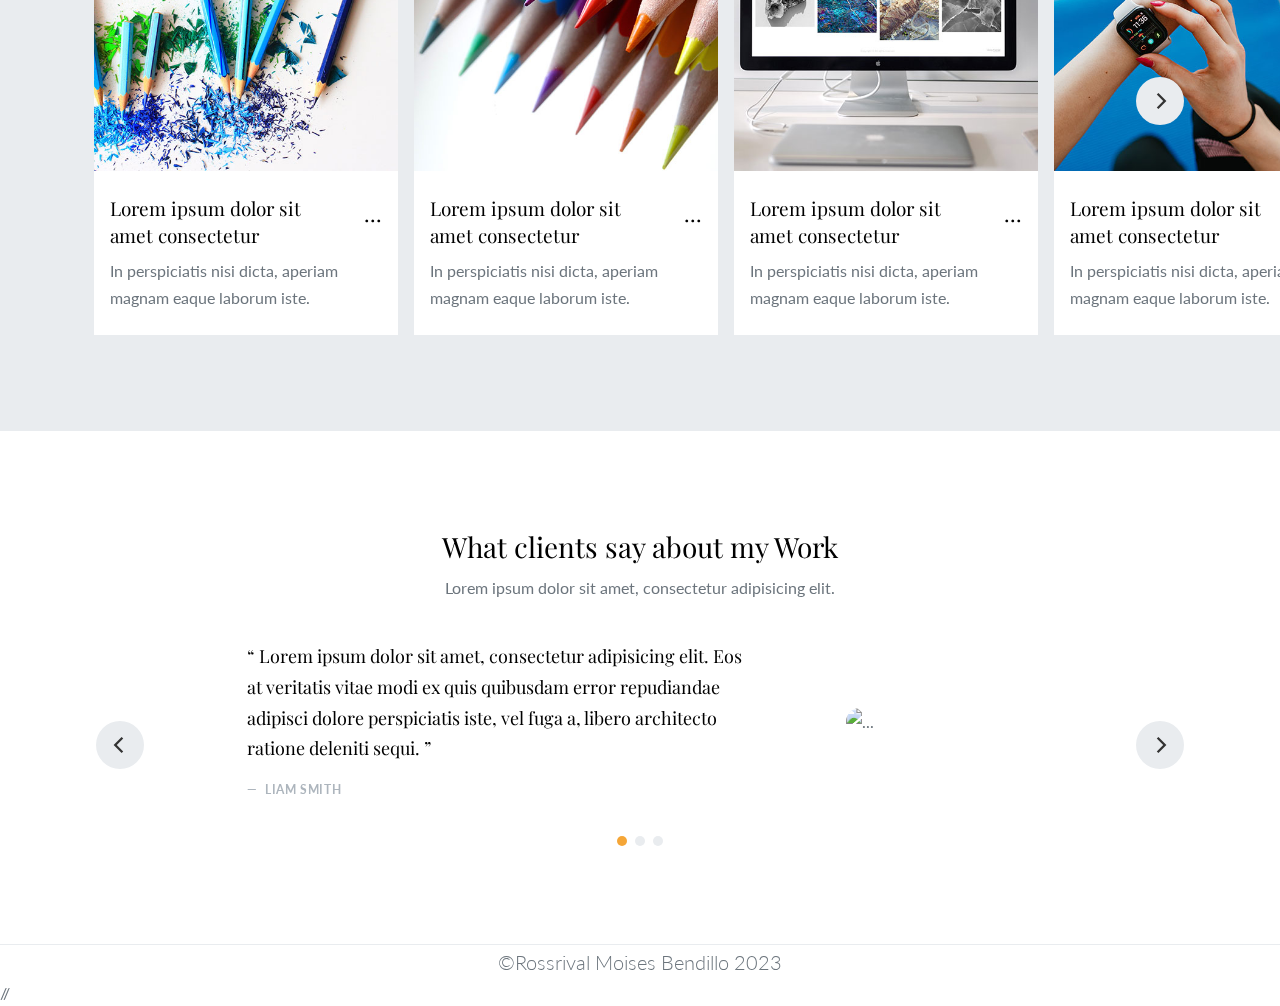
==== commit b145f417: "cleaned unnecessary comments" ====
--- a/index.html
+++ b/index.html
@@ -1493,11 +1493,6 @@
   // <!-- Font-Awesome -->
   <script src="https://kit.fontawesome.com/6b50901590.js" crossorigin="anonymous"></script>
 
-
-
-
 </body>
 
-</html>
-
-// <!-- https://yevgenysim-turkey.github.io/touche/index.html -->+</html>